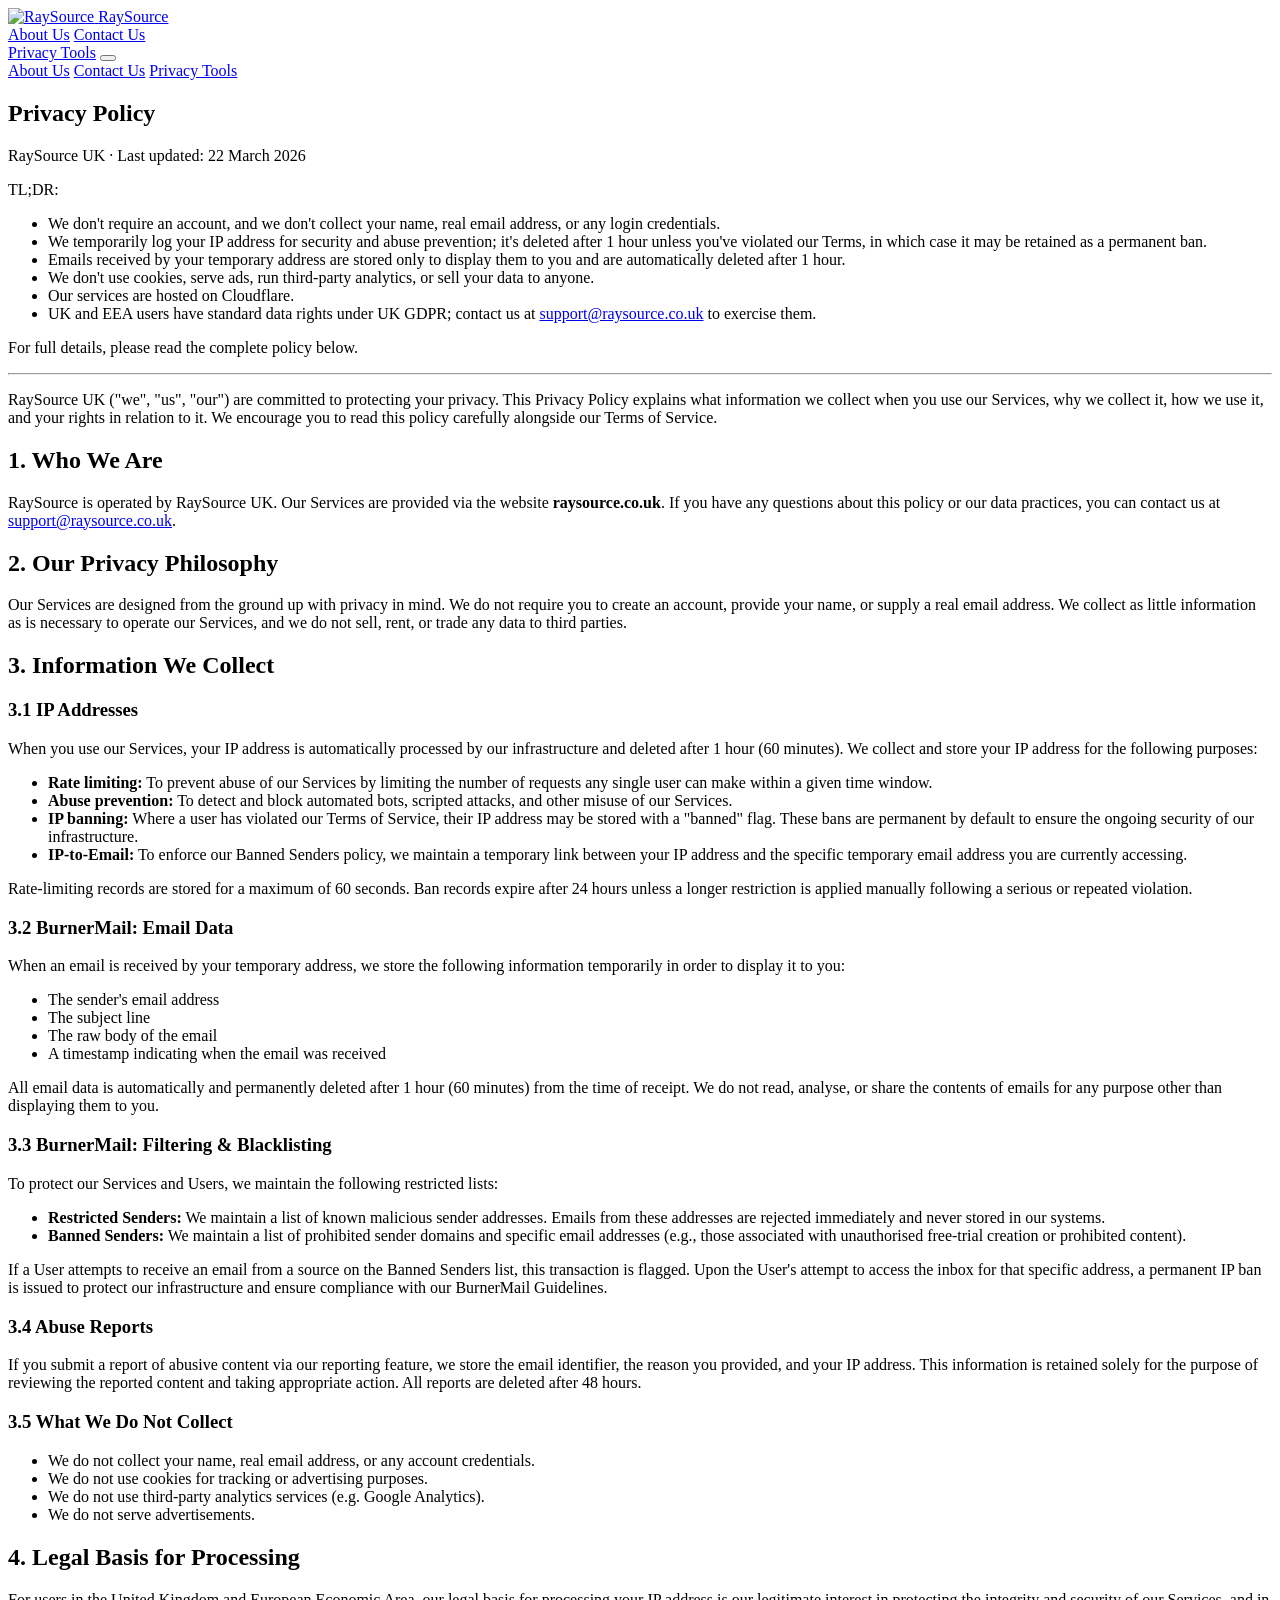
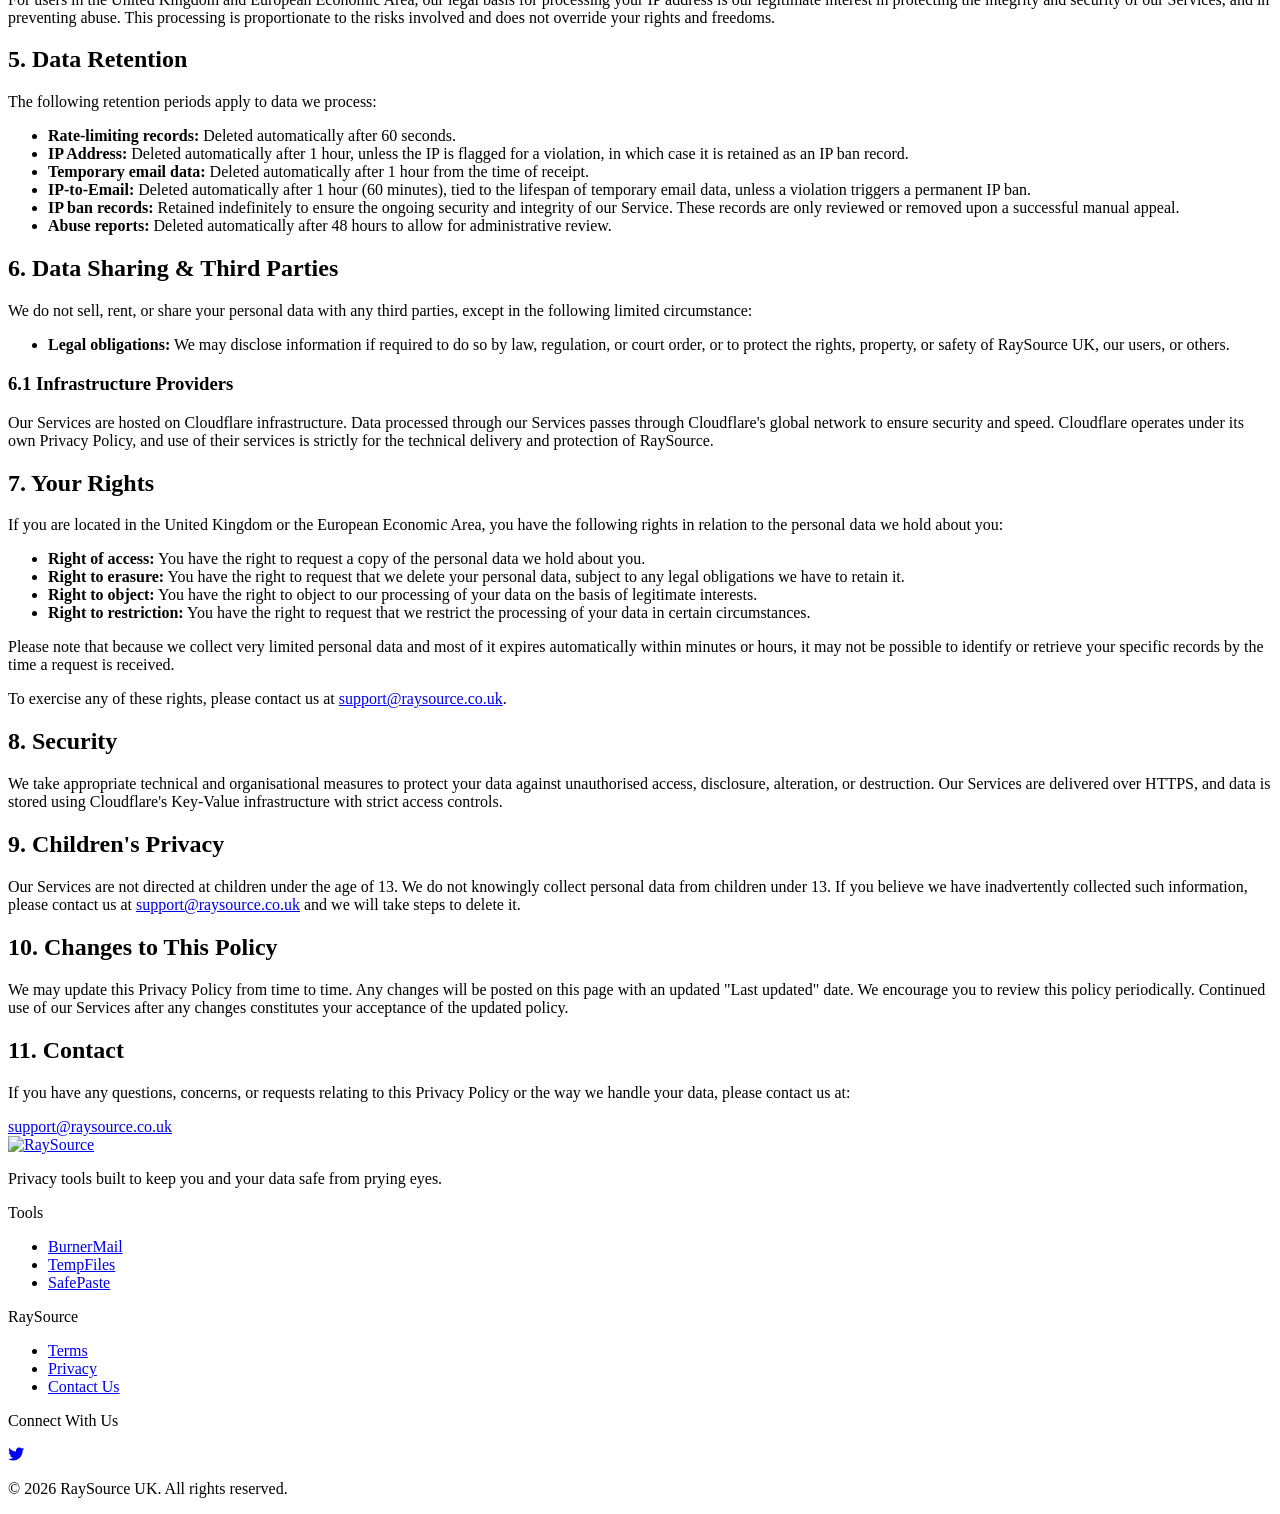
==== privacy/index.html @ 4263bc99 "index & privacy" ====
<!DOCTYPE html>
<html lang="en">
<head>
  <meta charset="UTF-8" />
  <meta name="viewport" content="width=device-width, initial-scale=1.0" />
  <title>RaySource – Privacy Policy</title>

  <meta name="title" content="RaySource - Privacy Policy">
  <meta name="description" content="Last Updated: 22 March 2026.

Secure your privacy with disposable emails and self-destructing tools that leave no digital footprint.">

  <link rel="stylesheet" href="/assets/output.css" />
  <link rel="stylesheet" href="https://cdnjs.cloudflare.com/ajax/libs/font-awesome/6.5.0/css/all.min.css" />
</head>
<body class="font-sans antialiased bg-primary-800 text-white">

  <!-- Navbar -->
  <nav class="sticky top-0 z-50 bg-secondary shadow-lg" id="navbar">
    <div class="max-w-7xl mx-auto px-4 sm:px-6 lg:px-8">
      <div class="flex items-center justify-between h-16">
        <a href="/" class="flex items-center gap-3">
          <img src="/assets/logo.png" alt="RaySource" width="40" height="40" class="w-10 h-10 object-contain" />
          <span class="font-bold text-lg text-white tracking-wide">RaySource</span>
        </a>
        <div class="hidden md:flex items-center gap-8">
          <a href="/#" class="text-primary-100 hover:text-white transition-colors text-sm font-medium">About Us</a>
          <a href="#_" class="text-primary-100 hover:text-white transition-colors text-sm font-medium">Contact Us</a>
        </div>
        <div class="flex items-center gap-3">
          <a href="/tools" class="hidden md:inline-flex items-center px-4 py-2 bg-primary-800 text-white text-sm font-semibold rounded-md hover:bg-primary-900 transition-colors">Privacy Tools</a>
          <button id="nav-toggle" class="md:hidden flex flex-col gap-1 p-2" aria-label="Toggle navigation">
            <span class="block w-6 h-0.5 bg-primary-100 rounded-full"></span>
            <span class="block w-6 h-0.5 bg-primary-100 rounded-full"></span>
            <span class="block w-6 h-0.5 bg-primary-100 rounded-full"></span>
          </button>
        </div>
      </div>
      <div id="mobile-menu" class="hidden md:hidden pb-4 flex-col gap-3">
        <a href="/#" class="text-primary-100 hover:text-white text-sm font-medium py-2">About Us</a>
        <a href="#_" class="text-primary-100 hover:text-white text-sm font-medium py-2">Contact Us</a>
        <a href="/tools" class="inline-flex items-center px-4 py-2 bg-primary-800 text-white text-sm font-semibold rounded-md w-fit">Privacy Tools</a>
      </div>
    </div>
  </nav>

  <!-- Content -->
  <section class="py-16 bg-secondary-600">
    <div class="max-w-3xl mx-auto px-4 sm:px-6 lg:px-8">

      <h1 class="text-4xl font-bold text-white mb-2">Privacy Policy</h1>
      <p class="text-primary-300 text-sm mb-10">RaySource UK · Last updated: 22 March 2026</p>

      <!-- TL;DR -->
      <div class="bg-primary-800/40 border border-primary-600/30 rounded-xl p-6 mb-10">
        <p class="font-bold text-white mb-3">TL;DR:</p>
        <ul class="space-y-2 text-sm text-primary-200 leading-relaxed list-disc list-inside">
          <li>We don't require an account, and we don't collect your name, real email address, or any login credentials.</li>
          <li>We temporarily log your IP address for security and abuse prevention; it's deleted after 1 hour unless you've violated our Terms, in which case it may be retained as a permanent ban.</li>
          <li>Emails received by your temporary address are stored only to display them to you and are automatically deleted after 1 hour.</li>
          <li>We don't use cookies, serve ads, run third-party analytics, or sell your data to anyone.</li>
          <li>Our services are hosted on Cloudflare.</li>
          <li>UK and EEA users have standard data rights under UK GDPR; contact us at <a href="mailto:support@raysource.co.uk" class="text-primary-100 underline hover:text-white">support@raysource.co.uk</a> to exercise them.</li>
        </ul>
        <p class="mt-4 text-sm text-primary-300">For full details, please read the complete policy below.</p>
      </div>

      <hr class="border-primary-600/40 mb-10" />

      <!-- Prose content -->
      <div class="prose-section space-y-8 text-sm text-primary-200 leading-relaxed">

        <p>RaySource UK ("we", "us", "our") are committed to protecting your privacy. This Privacy Policy explains what information we collect when you use our Services, why we collect it, how we use it, and your rights in relation to it. We encourage you to read this policy carefully alongside our Terms of Service.</p>

        <!-- Section 1 -->
        <div>
          <h2 class="text-xl font-bold text-white mb-3">1. Who We Are</h2>
          <p>RaySource is operated by RaySource UK. Our Services are provided via the website <strong class="text-white">raysource.co.uk</strong>. If you have any questions about this policy or our data practices, you can contact us at <a href="mailto:support@raysource.co.uk" class="text-primary-100 underline hover:text-white">support@raysource.co.uk</a>.</p>
        </div>

        <!-- Section 2 -->
        <div>
          <h2 class="text-xl font-bold text-white mb-3">2. Our Privacy Philosophy</h2>
          <p>Our Services are designed from the ground up with privacy in mind. We do not require you to create an account, provide your name, or supply a real email address. We collect as little information as is necessary to operate our Services, and we do not sell, rent, or trade any data to third parties.</p>
        </div>

        <!-- Section 3 -->
        <div>
          <h2 class="text-xl font-bold text-white mb-4">3. Information We Collect</h2>

          <h3 class="text-base font-semibold text-white mb-2">3.1 IP Addresses</h3>
          <p class="mb-3">When you use our Services, your IP address is automatically processed by our infrastructure and deleted after 1 hour (60 minutes). We collect and store your IP address for the following purposes:</p>
          <ul class="space-y-2 list-disc list-inside mb-3">
            <li><strong class="text-white">Rate limiting:</strong> To prevent abuse of our Services by limiting the number of requests any single user can make within a given time window.</li>
            <li><strong class="text-white">Abuse prevention:</strong> To detect and block automated bots, scripted attacks, and other misuse of our Services.</li>
            <li><strong class="text-white">IP banning:</strong> Where a user has violated our Terms of Service, their IP address may be stored with a "banned" flag. These bans are permanent by default to ensure the ongoing security of our infrastructure.</li>
            <li><strong class="text-white">IP-to-Email:</strong> To enforce our Banned Senders policy, we maintain a temporary link between your IP address and the specific temporary email address you are currently accessing.</li>
          </ul>
          <p>Rate-limiting records are stored for a maximum of 60 seconds. Ban records expire after 24 hours unless a longer restriction is applied manually following a serious or repeated violation.</p>

          <h3 class="text-base font-semibold text-white mb-2 mt-6">3.2 BurnerMail: Email Data</h3>
          <p class="mb-3">When an email is received by your temporary address, we store the following information temporarily in order to display it to you:</p>
          <ul class="space-y-1 list-disc list-inside mb-3">
            <li>The sender's email address</li>
            <li>The subject line</li>
            <li>The raw body of the email</li>
            <li>A timestamp indicating when the email was received</li>
          </ul>
          <p>All email data is automatically and permanently deleted after 1 hour (60 minutes) from the time of receipt. We do not read, analyse, or share the contents of emails for any purpose other than displaying them to you.</p>

          <h3 class="text-base font-semibold text-white mb-2 mt-6">3.3 BurnerMail: Filtering &amp; Blacklisting</h3>
          <p class="mb-3">To protect our Services and Users, we maintain the following restricted lists:</p>
          <ul class="space-y-2 list-disc list-inside mb-3">
            <li><strong class="text-white">Restricted Senders:</strong> We maintain a list of known malicious sender addresses. Emails from these addresses are rejected immediately and never stored in our systems.</li>
            <li><strong class="text-white">Banned Senders:</strong> We maintain a list of prohibited sender domains and specific email addresses (e.g., those associated with unauthorised free-trial creation or prohibited content).</li>
          </ul>
          <p>If a User attempts to receive an email from a source on the Banned Senders list, this transaction is flagged. Upon the User's attempt to access the inbox for that specific address, a permanent IP ban is issued to protect our infrastructure and ensure compliance with our BurnerMail Guidelines.</p>

          <h3 class="text-base font-semibold text-white mb-2 mt-6">3.4 Abuse Reports</h3>
          <p>If you submit a report of abusive content via our reporting feature, we store the email identifier, the reason you provided, and your IP address. This information is retained solely for the purpose of reviewing the reported content and taking appropriate action. All reports are deleted after 48 hours.</p>

          <h3 class="text-base font-semibold text-white mb-2 mt-6">3.5 What We Do Not Collect</h3>
          <ul class="space-y-1 list-disc list-inside">
            <li>We do not collect your name, real email address, or any account credentials.</li>
            <li>We do not use cookies for tracking or advertising purposes.</li>
            <li>We do not use third-party analytics services (e.g. Google Analytics).</li>
            <li>We do not serve advertisements.</li>
          </ul>
        </div>

        <!-- Section 4 -->
        <div>
          <h2 class="text-xl font-bold text-white mb-3">4. Legal Basis for Processing</h2>
          <p>For users in the United Kingdom and European Economic Area, our legal basis for processing your IP address is our legitimate interest in protecting the integrity and security of our Services, and in preventing abuse. This processing is proportionate to the risks involved and does not override your rights and freedoms.</p>
        </div>

        <!-- Section 5 -->
        <div>
          <h2 class="text-xl font-bold text-white mb-3">5. Data Retention</h2>
          <p class="mb-3">The following retention periods apply to data we process:</p>
          <ul class="space-y-2 list-disc list-inside">
            <li><strong class="text-white">Rate-limiting records:</strong> Deleted automatically after 60 seconds.</li>
            <li><strong class="text-white">IP Address:</strong> Deleted automatically after 1 hour, unless the IP is flagged for a violation, in which case it is retained as an IP ban record.</li>
            <li><strong class="text-white">Temporary email data:</strong> Deleted automatically after 1 hour from the time of receipt.</li>
            <li><strong class="text-white">IP-to-Email:</strong> Deleted automatically after 1 hour (60 minutes), tied to the lifespan of temporary email data, unless a violation triggers a permanent IP ban.</li>
            <li><strong class="text-white">IP ban records:</strong> Retained indefinitely to ensure the ongoing security and integrity of our Service. These records are only reviewed or removed upon a successful manual appeal.</li>
            <li><strong class="text-white">Abuse reports:</strong> Deleted automatically after 48 hours to allow for administrative review.</li>
          </ul>
        </div>

        <!-- Section 6 -->
        <div>
          <h2 class="text-xl font-bold text-white mb-3">6. Data Sharing &amp; Third Parties</h2>
          <p class="mb-3">We do not sell, rent, or share your personal data with any third parties, except in the following limited circumstance:</p>
          <ul class="list-disc list-inside mb-4">
            <li><strong class="text-white">Legal obligations:</strong> We may disclose information if required to do so by law, regulation, or court order, or to protect the rights, property, or safety of RaySource UK, our users, or others.</li>
          </ul>
          <h3 class="text-base font-semibold text-white mb-2">6.1 Infrastructure Providers</h3>
          <p>Our Services are hosted on Cloudflare infrastructure. Data processed through our Services passes through Cloudflare's global network to ensure security and speed. Cloudflare operates under its own Privacy Policy, and use of their services is strictly for the technical delivery and protection of RaySource.</p>
        </div>

        <!-- Section 7 -->
        <div>
          <h2 class="text-xl font-bold text-white mb-3">7. Your Rights</h2>
          <p class="mb-3">If you are located in the United Kingdom or the European Economic Area, you have the following rights in relation to the personal data we hold about you:</p>
          <ul class="space-y-2 list-disc list-inside mb-4">
            <li><strong class="text-white">Right of access:</strong> You have the right to request a copy of the personal data we hold about you.</li>
            <li><strong class="text-white">Right to erasure:</strong> You have the right to request that we delete your personal data, subject to any legal obligations we have to retain it.</li>
            <li><strong class="text-white">Right to object:</strong> You have the right to object to our processing of your data on the basis of legitimate interests.</li>
            <li><strong class="text-white">Right to restriction:</strong> You have the right to request that we restrict the processing of your data in certain circumstances.</li>
          </ul>
          <p class="mb-2">Please note that because we collect very limited personal data and most of it expires automatically within minutes or hours, it may not be possible to identify or retrieve your specific records by the time a request is received.</p>
          <p>To exercise any of these rights, please contact us at <a href="mailto:support@raysource.co.uk" class="text-primary-100 underline hover:text-white">support@raysource.co.uk</a>.</p>
        </div>

        <!-- Section 8 -->
        <div>
          <h2 class="text-xl font-bold text-white mb-3">8. Security</h2>
          <p>We take appropriate technical and organisational measures to protect your data against unauthorised access, disclosure, alteration, or destruction. Our Services are delivered over HTTPS, and data is stored using Cloudflare's Key-Value infrastructure with strict access controls.</p>
        </div>

        <!-- Section 9 -->
        <div>
          <h2 class="text-xl font-bold text-white mb-3">9. Children's Privacy</h2>
          <p>Our Services are not directed at children under the age of 13. We do not knowingly collect personal data from children under 13. If you believe we have inadvertently collected such information, please contact us at <a href="mailto:support@raysource.co.uk" class="text-primary-100 underline hover:text-white">support@raysource.co.uk</a> and we will take steps to delete it.</p>
        </div>

        <!-- Section 10 -->
        <div>
          <h2 class="text-xl font-bold text-white mb-3">10. Changes to This Policy</h2>
          <p>We may update this Privacy Policy from time to time. Any changes will be posted on this page with an updated "Last updated" date. We encourage you to review this policy periodically. Continued use of our Services after any changes constitutes your acceptance of the updated policy.</p>
        </div>

        <!-- Section 11 -->
        <div>
          <h2 class="text-xl font-bold text-white mb-3">11. Contact</h2>
          <p class="mb-2">If you have any questions, concerns, or requests relating to this Privacy Policy or the way we handle your data, please contact us at:</p>
          <a href="mailto:support@raysource.co.uk" class="text-primary-100 underline hover:text-white">support@raysource.co.uk</a>
        </div>

      </div>
    </div>
  </section>

  <!-- Footer -->
  <footer class="bg-primary py-14" id="footer">
    <div class="max-w-7xl mx-auto px-4 sm:px-6 lg:px-8">
      <div class="grid grid-cols-2 md:grid-cols-4 gap-8 mb-12">
        <div class="col-span-2 md:col-span-1">
          <a href="/" class="inline-block mb-3">
            <img src="/assets/text-logo.png" alt="RaySource" class="h-8 w-auto" />
          </a>
          <p class="text-primary-300 text-sm leading-relaxed">Privacy tools built to keep you and your data safe from prying eyes.</p>
        </div>
        <div>
          <p class="mb-3 font-semibold text-primary-300 text-sm uppercase tracking-wider">Tools</p>
          <ul class="space-y-2">
            <li><a href="/tools/burnermail" class="text-white text-sm hover:text-primary-200 transition-colors">BurnerMail</a></li>
            <li><a href="/tools/tempfiles"  class="text-white text-sm hover:text-primary-200 transition-colors">TempFiles</a></li>
            <li><a href="/tools/safepaste"  class="text-white text-sm hover:text-primary-200 transition-colors">SafePaste</a></li>
          </ul>
        </div>
        <div>
          <p class="mb-3 font-semibold text-primary-300 text-sm uppercase tracking-wider">RaySource</p>
          <ul class="space-y-2">
            <li><a href="/terms"      class="text-white text-sm hover:text-primary-200 transition-colors">Terms</a></li>
            <li><a href="/privacy"    class="text-white text-sm hover:text-primary-200 transition-colors">Privacy</a></li>
            <li><a href="/contact-us" class="text-white text-sm hover:text-primary-200 transition-colors">Contact Us</a></li>
          </ul>
        </div>
        <div>
          <p class="mb-3 font-semibold text-primary-300 text-sm uppercase tracking-wider">Connect With Us</p>
          <a href="https://www.x.com/raysourceuk" title="Twitter / X" target="_blank" rel="noopener noreferrer"
            class="inline-flex items-center justify-center w-10 h-10 rounded-lg bg-primary-700 hover:bg-primary-600 transition-colors">
            <i class="fab fa-twitter text-white text-lg"></i>
          </a>
        </div>
      </div>
      <div class="border-t border-primary-700 pt-6 text-center">
        <p class="text-primary-400 text-sm">© 2026 RaySource UK. All rights reserved.</p>
      </div>
    </div>
  </footer>

  <script>
    document.getElementById('nav-toggle').addEventListener('click', function () {
      const menu = document.getElementById('mobile-menu');
      menu.classList.toggle('hidden');
      menu.classList.toggle('flex');
    });
  </script>
</body>
</html>
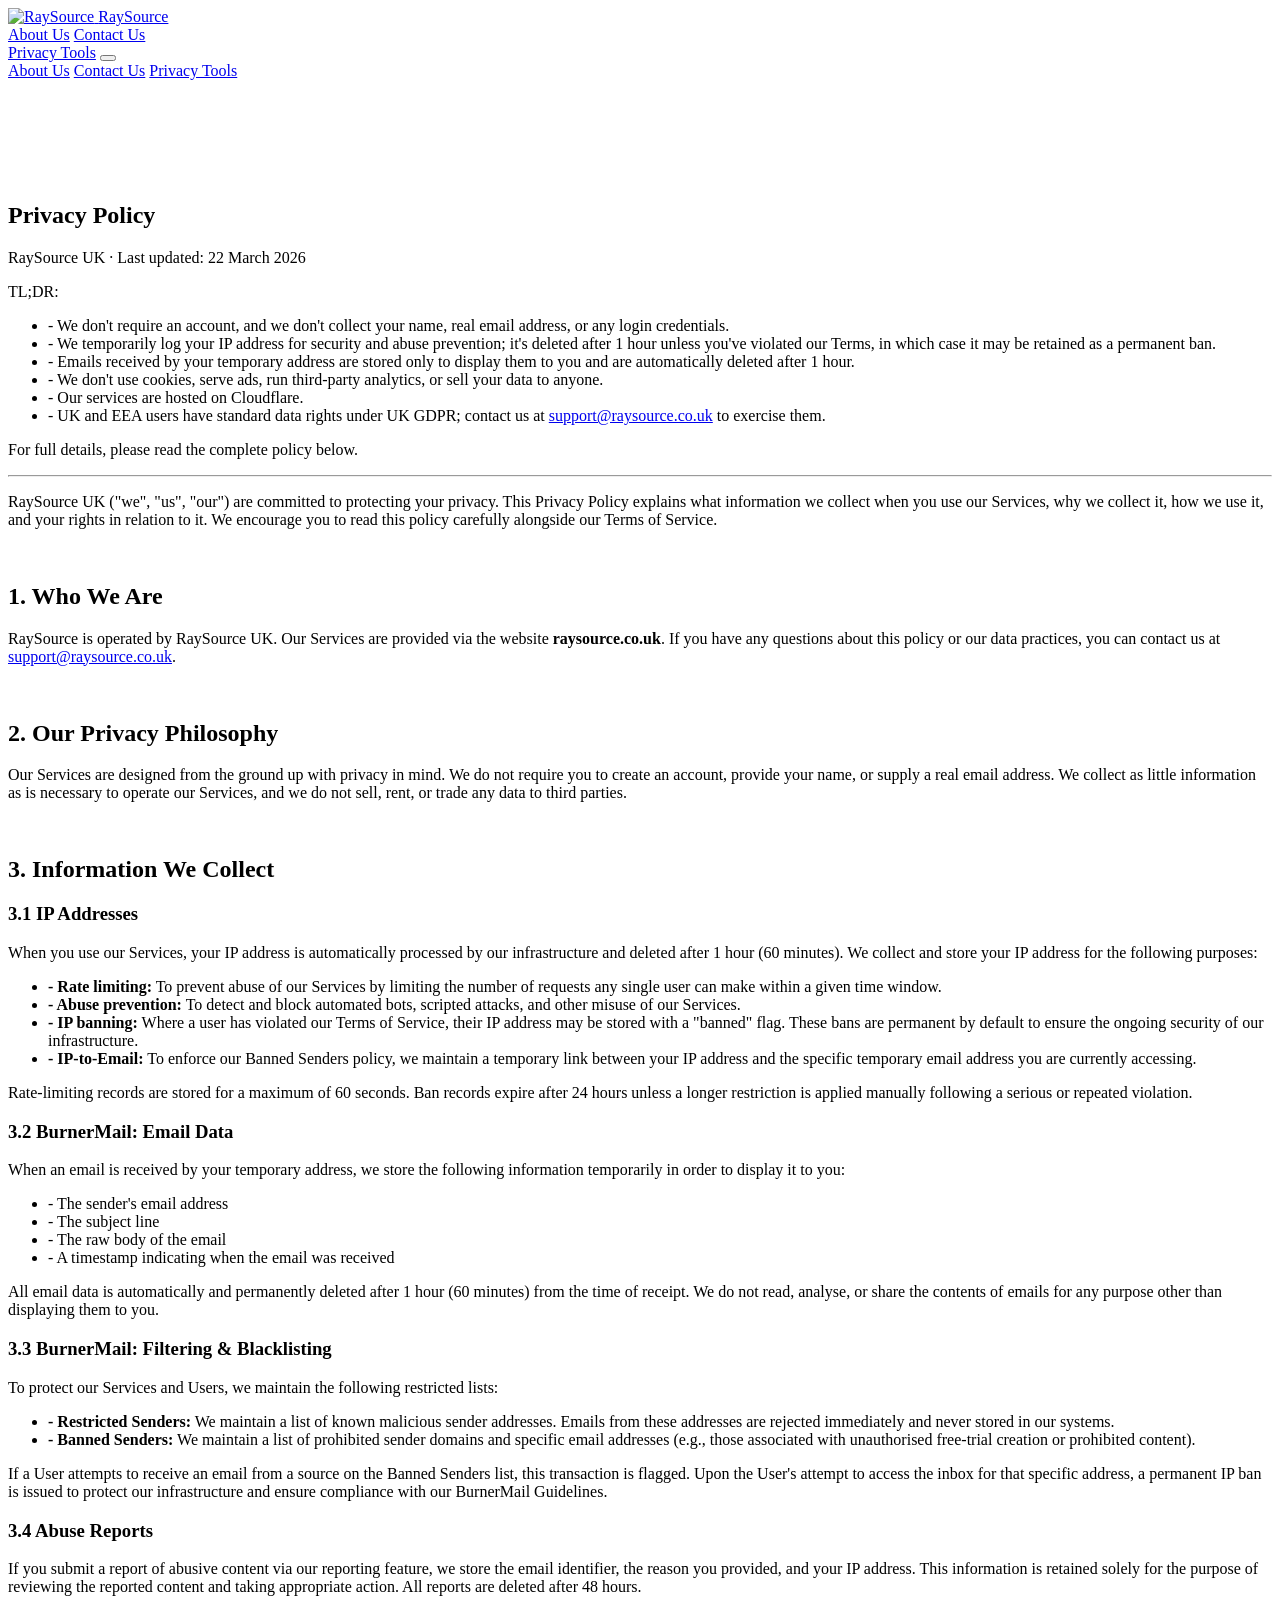
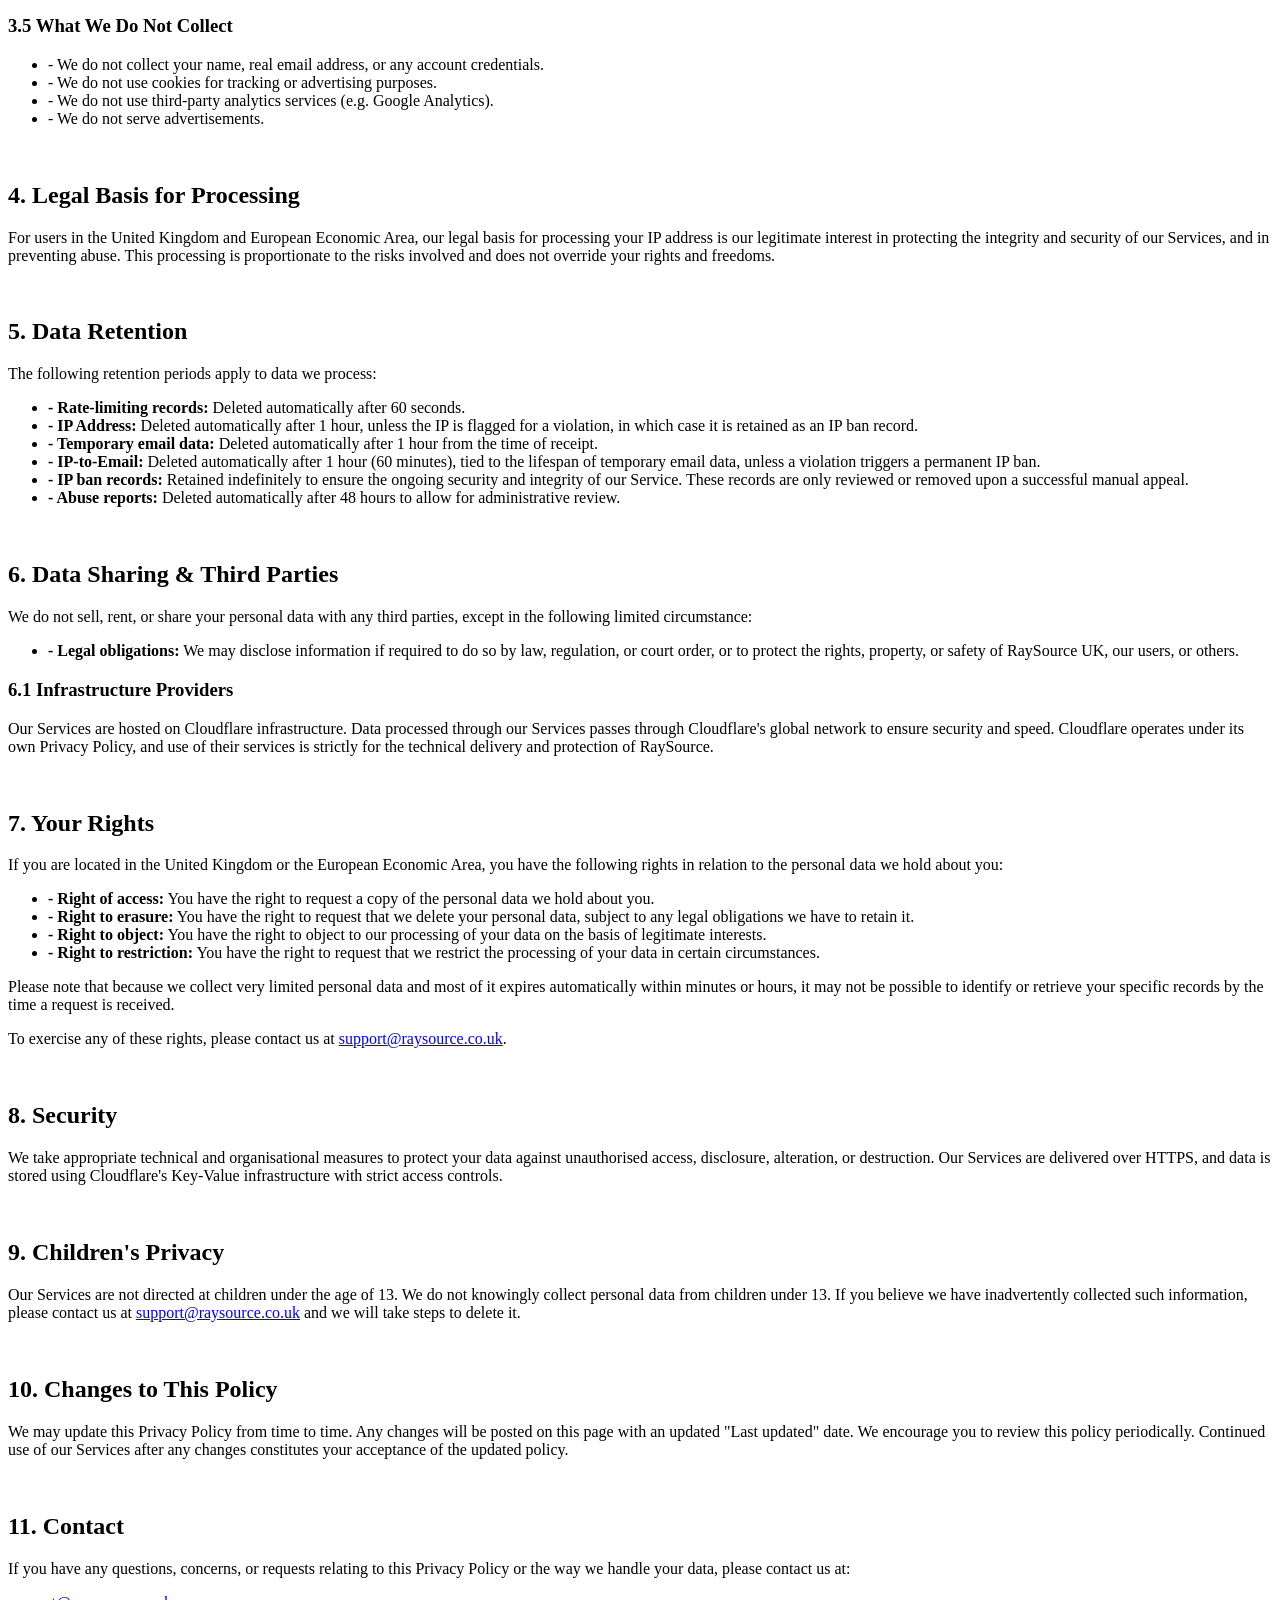
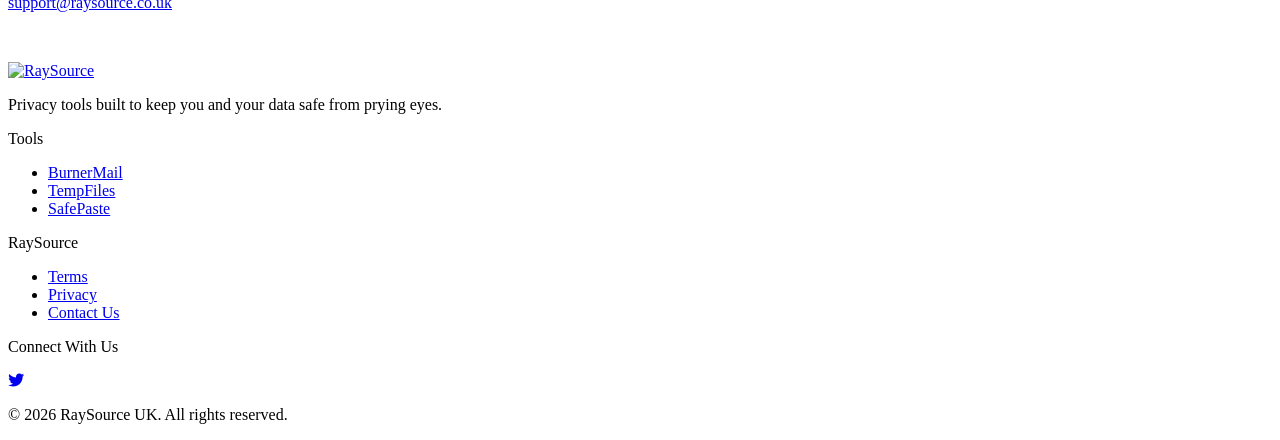
==== commit d7b8f01f: "Update index.html" ====
--- a/privacy/index.html
+++ b/privacy/index.html
@@ -45,6 +45,9 @@
   </nav>
 
   <!-- Content -->
+  <p>&emsp;</p>
+  <p>&emsp;</p>
+  <p>&emsp;</p>
   <section class="py-16 bg-secondary-600">
     <div class="max-w-3xl mx-auto px-4 sm:px-6 lg:px-8">
 
@@ -55,12 +58,12 @@
       <div class="bg-primary-800/40 border border-primary-600/30 rounded-xl p-6 mb-10">
         <p class="font-bold text-white mb-3">TL;DR:</p>
         <ul class="space-y-2 text-sm text-primary-200 leading-relaxed list-disc list-inside">
-          <li>We don't require an account, and we don't collect your name, real email address, or any login credentials.</li>
-          <li>We temporarily log your IP address for security and abuse prevention; it's deleted after 1 hour unless you've violated our Terms, in which case it may be retained as a permanent ban.</li>
-          <li>Emails received by your temporary address are stored only to display them to you and are automatically deleted after 1 hour.</li>
-          <li>We don't use cookies, serve ads, run third-party analytics, or sell your data to anyone.</li>
-          <li>Our services are hosted on Cloudflare.</li>
-          <li>UK and EEA users have standard data rights under UK GDPR; contact us at <a href="mailto:support@raysource.co.uk" class="text-primary-100 underline hover:text-white">support@raysource.co.uk</a> to exercise them.</li>
+          <li>- We don't require an account, and we don't collect your name, real email address, or any login credentials.</li>
+          <li>- We temporarily log your IP address for security and abuse prevention; it's deleted after 1 hour unless you've violated our Terms, in which case it may be retained as a permanent ban.</li>
+          <li>- Emails received by your temporary address are stored only to display them to you and are automatically deleted after 1 hour.</li>
+          <li>- We don't use cookies, serve ads, run third-party analytics, or sell your data to anyone.</li>
+          <li>- Our services are hosted on Cloudflare.</li>
+          <li>- UK and EEA users have standard data rights under UK GDPR; contact us at <a href="mailto:support@raysource.co.uk" class="text-primary-100 underline hover:text-white">support@raysource.co.uk</a> to exercise them.</li>
         </ul>
         <p class="mt-4 text-sm text-primary-300">For full details, please read the complete policy below.</p>
       </div>
@@ -71,6 +74,8 @@
       <div class="prose-section space-y-8 text-sm text-primary-200 leading-relaxed">
 
         <p>RaySource UK ("we", "us", "our") are committed to protecting your privacy. This Privacy Policy explains what information we collect when you use our Services, why we collect it, how we use it, and your rights in relation to it. We encourage you to read this policy carefully alongside our Terms of Service.</p>
+        
+        <p>&emsp;</p>
 
         <!-- Section 1 -->
         <div>
@@ -78,11 +83,15 @@
           <p>RaySource is operated by RaySource UK. Our Services are provided via the website <strong class="text-white">raysource.co.uk</strong>. If you have any questions about this policy or our data practices, you can contact us at <a href="mailto:support@raysource.co.uk" class="text-primary-100 underline hover:text-white">support@raysource.co.uk</a>.</p>
         </div>
 
+        <p>&emsp;</p>
+        
         <!-- Section 2 -->
         <div>
           <h2 class="text-xl font-bold text-white mb-3">2. Our Privacy Philosophy</h2>
           <p>Our Services are designed from the ground up with privacy in mind. We do not require you to create an account, provide your name, or supply a real email address. We collect as little information as is necessary to operate our Services, and we do not sell, rent, or trade any data to third parties.</p>
         </div>
+        
+        <p>&emsp;</p>
 
         <!-- Section 3 -->
         <div>
@@ -91,28 +100,28 @@
           <h3 class="text-base font-semibold text-white mb-2">3.1 IP Addresses</h3>
           <p class="mb-3">When you use our Services, your IP address is automatically processed by our infrastructure and deleted after 1 hour (60 minutes). We collect and store your IP address for the following purposes:</p>
           <ul class="space-y-2 list-disc list-inside mb-3">
-            <li><strong class="text-white">Rate limiting:</strong> To prevent abuse of our Services by limiting the number of requests any single user can make within a given time window.</li>
-            <li><strong class="text-white">Abuse prevention:</strong> To detect and block automated bots, scripted attacks, and other misuse of our Services.</li>
-            <li><strong class="text-white">IP banning:</strong> Where a user has violated our Terms of Service, their IP address may be stored with a "banned" flag. These bans are permanent by default to ensure the ongoing security of our infrastructure.</li>
-            <li><strong class="text-white">IP-to-Email:</strong> To enforce our Banned Senders policy, we maintain a temporary link between your IP address and the specific temporary email address you are currently accessing.</li>
+            <li><strong class="text-white">- Rate limiting:</strong> To prevent abuse of our Services by limiting the number of requests any single user can make within a given time window.</li>
+            <li><strong class="text-white">- Abuse prevention:</strong> To detect and block automated bots, scripted attacks, and other misuse of our Services.</li>
+            <li><strong class="text-white">- IP banning:</strong> Where a user has violated our Terms of Service, their IP address may be stored with a "banned" flag. These bans are permanent by default to ensure the ongoing security of our infrastructure.</li>
+            <li><strong class="text-white">- IP-to-Email:</strong> To enforce our Banned Senders policy, we maintain a temporary link between your IP address and the specific temporary email address you are currently accessing.</li>
           </ul>
           <p>Rate-limiting records are stored for a maximum of 60 seconds. Ban records expire after 24 hours unless a longer restriction is applied manually following a serious or repeated violation.</p>
 
           <h3 class="text-base font-semibold text-white mb-2 mt-6">3.2 BurnerMail: Email Data</h3>
           <p class="mb-3">When an email is received by your temporary address, we store the following information temporarily in order to display it to you:</p>
           <ul class="space-y-1 list-disc list-inside mb-3">
-            <li>The sender's email address</li>
-            <li>The subject line</li>
-            <li>The raw body of the email</li>
-            <li>A timestamp indicating when the email was received</li>
+            <li>- The sender's email address</li>
+            <li>- The subject line</li>
+            <li>- The raw body of the email</li>
+            <li>- A timestamp indicating when the email was received</li>
           </ul>
           <p>All email data is automatically and permanently deleted after 1 hour (60 minutes) from the time of receipt. We do not read, analyse, or share the contents of emails for any purpose other than displaying them to you.</p>
 
           <h3 class="text-base font-semibold text-white mb-2 mt-6">3.3 BurnerMail: Filtering &amp; Blacklisting</h3>
           <p class="mb-3">To protect our Services and Users, we maintain the following restricted lists:</p>
           <ul class="space-y-2 list-disc list-inside mb-3">
-            <li><strong class="text-white">Restricted Senders:</strong> We maintain a list of known malicious sender addresses. Emails from these addresses are rejected immediately and never stored in our systems.</li>
-            <li><strong class="text-white">Banned Senders:</strong> We maintain a list of prohibited sender domains and specific email addresses (e.g., those associated with unauthorised free-trial creation or prohibited content).</li>
+            <li><strong class="text-white">- Restricted Senders:</strong> We maintain a list of known malicious sender addresses. Emails from these addresses are rejected immediately and never stored in our systems.</li>
+            <li><strong class="text-white">- Banned Senders:</strong> We maintain a list of prohibited sender domains and specific email addresses (e.g., those associated with unauthorised free-trial creation or prohibited content).</li>
           </ul>
           <p>If a User attempts to receive an email from a source on the Banned Senders list, this transaction is flagged. Upon the User's attempt to access the inbox for that specific address, a permanent IP ban is issued to protect our infrastructure and ensure compliance with our BurnerMail Guidelines.</p>
 
@@ -121,86 +130,103 @@
 
           <h3 class="text-base font-semibold text-white mb-2 mt-6">3.5 What We Do Not Collect</h3>
           <ul class="space-y-1 list-disc list-inside">
-            <li>We do not collect your name, real email address, or any account credentials.</li>
-            <li>We do not use cookies for tracking or advertising purposes.</li>
-            <li>We do not use third-party analytics services (e.g. Google Analytics).</li>
-            <li>We do not serve advertisements.</li>
-          </ul>
-        </div>
-
+            <li>- We do not collect your name, real email address, or any account credentials.</li>
+            <li>- We do not use cookies for tracking or advertising purposes.</li>
+            <li>- We do not use third-party analytics services (e.g. Google Analytics).</li>
+            <li>- We do not serve advertisements.</li>
+          </ul>
+        </div>
+
+        <p>&emsp;</p>
+        
         <!-- Section 4 -->
         <div>
           <h2 class="text-xl font-bold text-white mb-3">4. Legal Basis for Processing</h2>
           <p>For users in the United Kingdom and European Economic Area, our legal basis for processing your IP address is our legitimate interest in protecting the integrity and security of our Services, and in preventing abuse. This processing is proportionate to the risks involved and does not override your rights and freedoms.</p>
         </div>
+        
+        <p>&emsp;</p>
 
         <!-- Section 5 -->
         <div>
           <h2 class="text-xl font-bold text-white mb-3">5. Data Retention</h2>
           <p class="mb-3">The following retention periods apply to data we process:</p>
           <ul class="space-y-2 list-disc list-inside">
-            <li><strong class="text-white">Rate-limiting records:</strong> Deleted automatically after 60 seconds.</li>
-            <li><strong class="text-white">IP Address:</strong> Deleted automatically after 1 hour, unless the IP is flagged for a violation, in which case it is retained as an IP ban record.</li>
-            <li><strong class="text-white">Temporary email data:</strong> Deleted automatically after 1 hour from the time of receipt.</li>
-            <li><strong class="text-white">IP-to-Email:</strong> Deleted automatically after 1 hour (60 minutes), tied to the lifespan of temporary email data, unless a violation triggers a permanent IP ban.</li>
-            <li><strong class="text-white">IP ban records:</strong> Retained indefinitely to ensure the ongoing security and integrity of our Service. These records are only reviewed or removed upon a successful manual appeal.</li>
-            <li><strong class="text-white">Abuse reports:</strong> Deleted automatically after 48 hours to allow for administrative review.</li>
-          </ul>
-        </div>
+            <li><strong class="text-white">- Rate-limiting records:</strong> Deleted automatically after 60 seconds.</li>
+            <li><strong class="text-white">- IP Address:</strong> Deleted automatically after 1 hour, unless the IP is flagged for a violation, in which case it is retained as an IP ban record.</li>
+            <li><strong class="text-white">- Temporary email data:</strong> Deleted automatically after 1 hour from the time of receipt.</li>
+            <li><strong class="text-white">- IP-to-Email:</strong> Deleted automatically after 1 hour (60 minutes), tied to the lifespan of temporary email data, unless a violation triggers a permanent IP ban.</li>
+            <li><strong class="text-white">- IP ban records:</strong> Retained indefinitely to ensure the ongoing security and integrity of our Service. These records are only reviewed or removed upon a successful manual appeal.</li>
+            <li><strong class="text-white">- Abuse reports:</strong> Deleted automatically after 48 hours to allow for administrative review.</li>
+          </ul>
+        </div>
+        
+        <p>&emsp;</p>
 
         <!-- Section 6 -->
         <div>
           <h2 class="text-xl font-bold text-white mb-3">6. Data Sharing &amp; Third Parties</h2>
           <p class="mb-3">We do not sell, rent, or share your personal data with any third parties, except in the following limited circumstance:</p>
           <ul class="list-disc list-inside mb-4">
-            <li><strong class="text-white">Legal obligations:</strong> We may disclose information if required to do so by law, regulation, or court order, or to protect the rights, property, or safety of RaySource UK, our users, or others.</li>
+            <li><strong class="text-white">- Legal obligations:</strong> We may disclose information if required to do so by law, regulation, or court order, or to protect the rights, property, or safety of RaySource UK, our users, or others.</li>
           </ul>
           <h3 class="text-base font-semibold text-white mb-2">6.1 Infrastructure Providers</h3>
           <p>Our Services are hosted on Cloudflare infrastructure. Data processed through our Services passes through Cloudflare's global network to ensure security and speed. Cloudflare operates under its own Privacy Policy, and use of their services is strictly for the technical delivery and protection of RaySource.</p>
         </div>
+        
+        <p>&emsp;</p>
 
         <!-- Section 7 -->
         <div>
           <h2 class="text-xl font-bold text-white mb-3">7. Your Rights</h2>
           <p class="mb-3">If you are located in the United Kingdom or the European Economic Area, you have the following rights in relation to the personal data we hold about you:</p>
           <ul class="space-y-2 list-disc list-inside mb-4">
-            <li><strong class="text-white">Right of access:</strong> You have the right to request a copy of the personal data we hold about you.</li>
-            <li><strong class="text-white">Right to erasure:</strong> You have the right to request that we delete your personal data, subject to any legal obligations we have to retain it.</li>
-            <li><strong class="text-white">Right to object:</strong> You have the right to object to our processing of your data on the basis of legitimate interests.</li>
-            <li><strong class="text-white">Right to restriction:</strong> You have the right to request that we restrict the processing of your data in certain circumstances.</li>
+            <li><strong class="text-white">- Right of access:</strong> You have the right to request a copy of the personal data we hold about you.</li>
+            <li><strong class="text-white">- Right to erasure:</strong> You have the right to request that we delete your personal data, subject to any legal obligations we have to retain it.</li>
+            <li><strong class="text-white">- Right to object:</strong> You have the right to object to our processing of your data on the basis of legitimate interests.</li>
+            <li><strong class="text-white">- Right to restriction:</strong> You have the right to request that we restrict the processing of your data in certain circumstances.</li>
           </ul>
           <p class="mb-2">Please note that because we collect very limited personal data and most of it expires automatically within minutes or hours, it may not be possible to identify or retrieve your specific records by the time a request is received.</p>
           <p>To exercise any of these rights, please contact us at <a href="mailto:support@raysource.co.uk" class="text-primary-100 underline hover:text-white">support@raysource.co.uk</a>.</p>
         </div>
+        
+        <p>&emsp;</p>
 
         <!-- Section 8 -->
         <div>
           <h2 class="text-xl font-bold text-white mb-3">8. Security</h2>
           <p>We take appropriate technical and organisational measures to protect your data against unauthorised access, disclosure, alteration, or destruction. Our Services are delivered over HTTPS, and data is stored using Cloudflare's Key-Value infrastructure with strict access controls.</p>
         </div>
+        
+        <p>&emsp;</p>
 
         <!-- Section 9 -->
         <div>
           <h2 class="text-xl font-bold text-white mb-3">9. Children's Privacy</h2>
           <p>Our Services are not directed at children under the age of 13. We do not knowingly collect personal data from children under 13. If you believe we have inadvertently collected such information, please contact us at <a href="mailto:support@raysource.co.uk" class="text-primary-100 underline hover:text-white">support@raysource.co.uk</a> and we will take steps to delete it.</p>
         </div>
+        
+        <p>&emsp;</p>
 
         <!-- Section 10 -->
         <div>
           <h2 class="text-xl font-bold text-white mb-3">10. Changes to This Policy</h2>
           <p>We may update this Privacy Policy from time to time. Any changes will be posted on this page with an updated "Last updated" date. We encourage you to review this policy periodically. Continued use of our Services after any changes constitutes your acceptance of the updated policy.</p>
         </div>
+        
+        <p>&emsp;</p>
 
         <!-- Section 11 -->
         <div>
           <h2 class="text-xl font-bold text-white mb-3">11. Contact</h2>
-          <p class="mb-2">If you have any questions, concerns, or requests relating to this Privacy Policy or the way we handle your data, please contact us at:</p>
-          <a href="mailto:support@raysource.co.uk" class="text-primary-100 underline hover:text-white">support@raysource.co.uk</a>
+          <p class="mb-2">If you have any questions, concerns, or requests relating to this Privacy Policy or the way we handle your data, please contact us at:</p> <a href="mailto:support@raysource.co.uk" class="text-primary-100 underline hover:text-white">support@raysource.co.uk</a>
         </div>
 
       </div>
     </div>
   </section>
+  
+  <p>&emsp;</p>
 
   <!-- Footer -->
   <footer class="bg-primary py-14" id="footer">
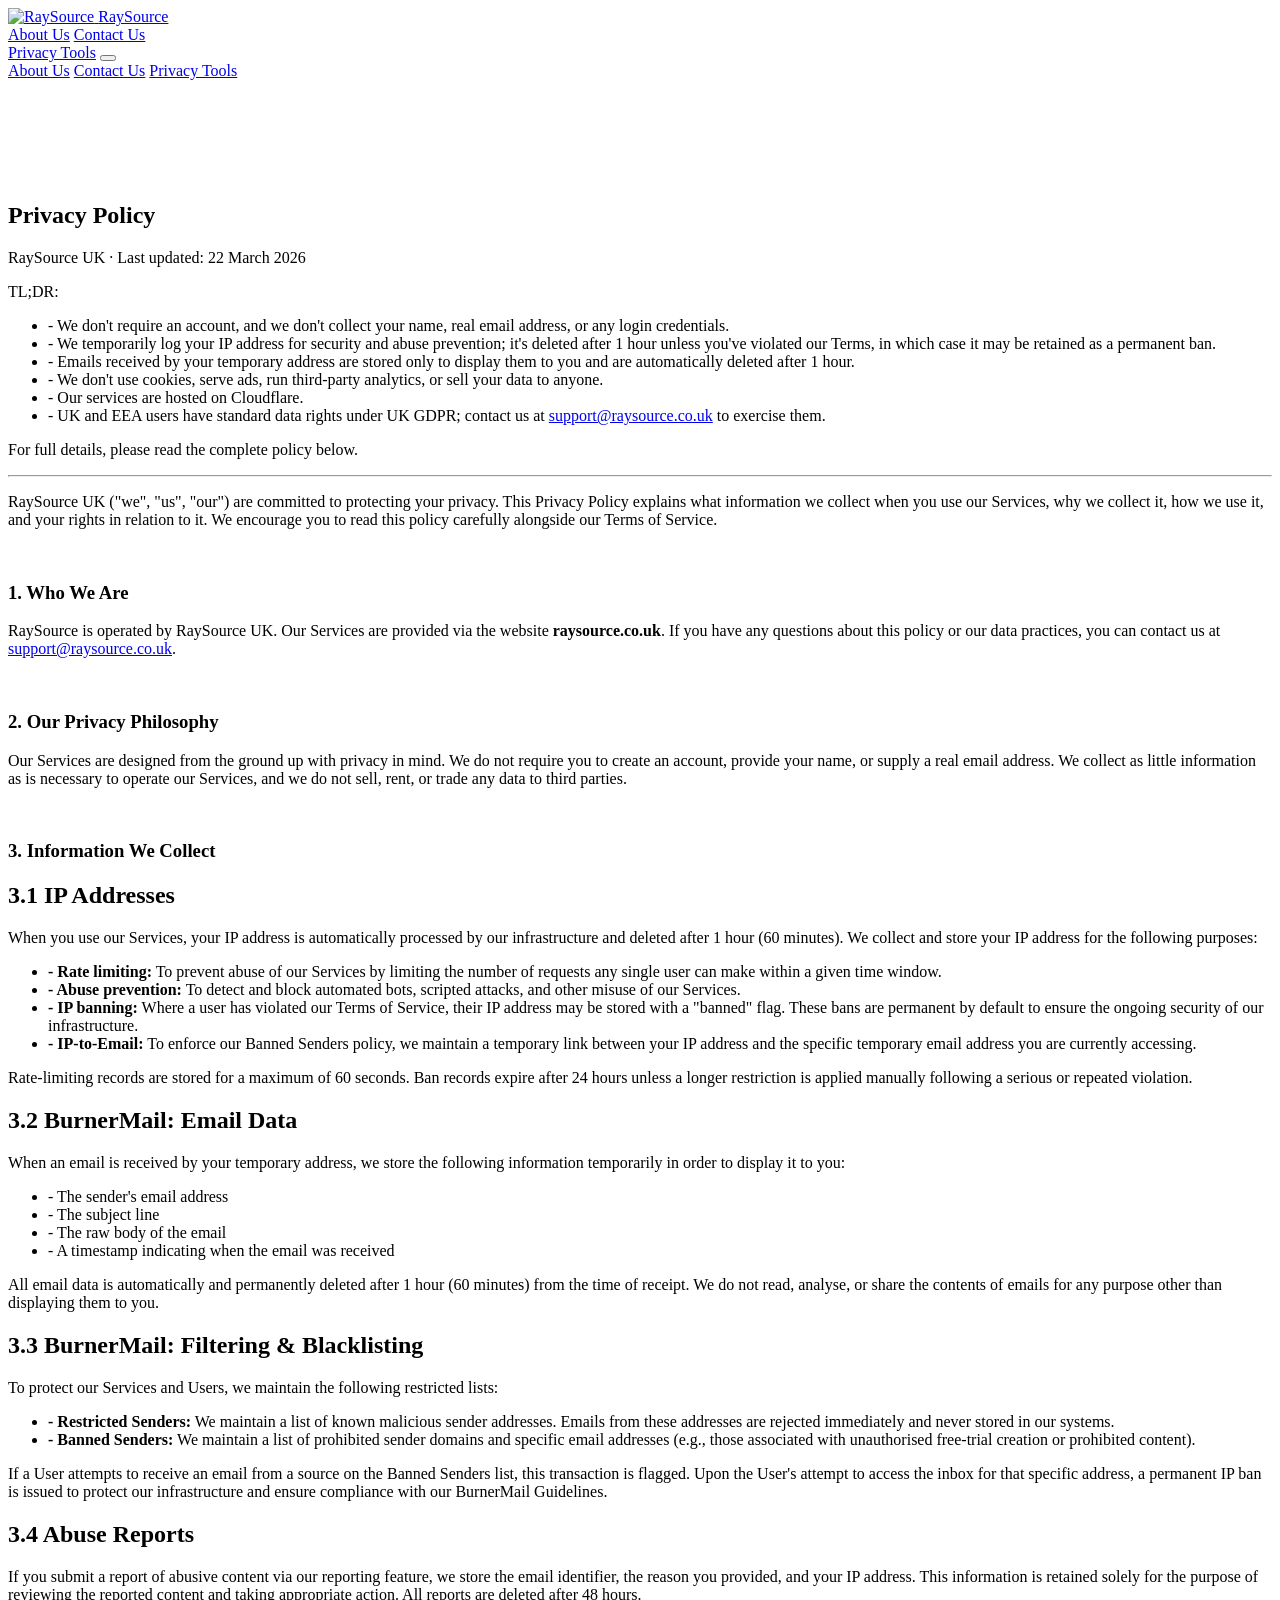
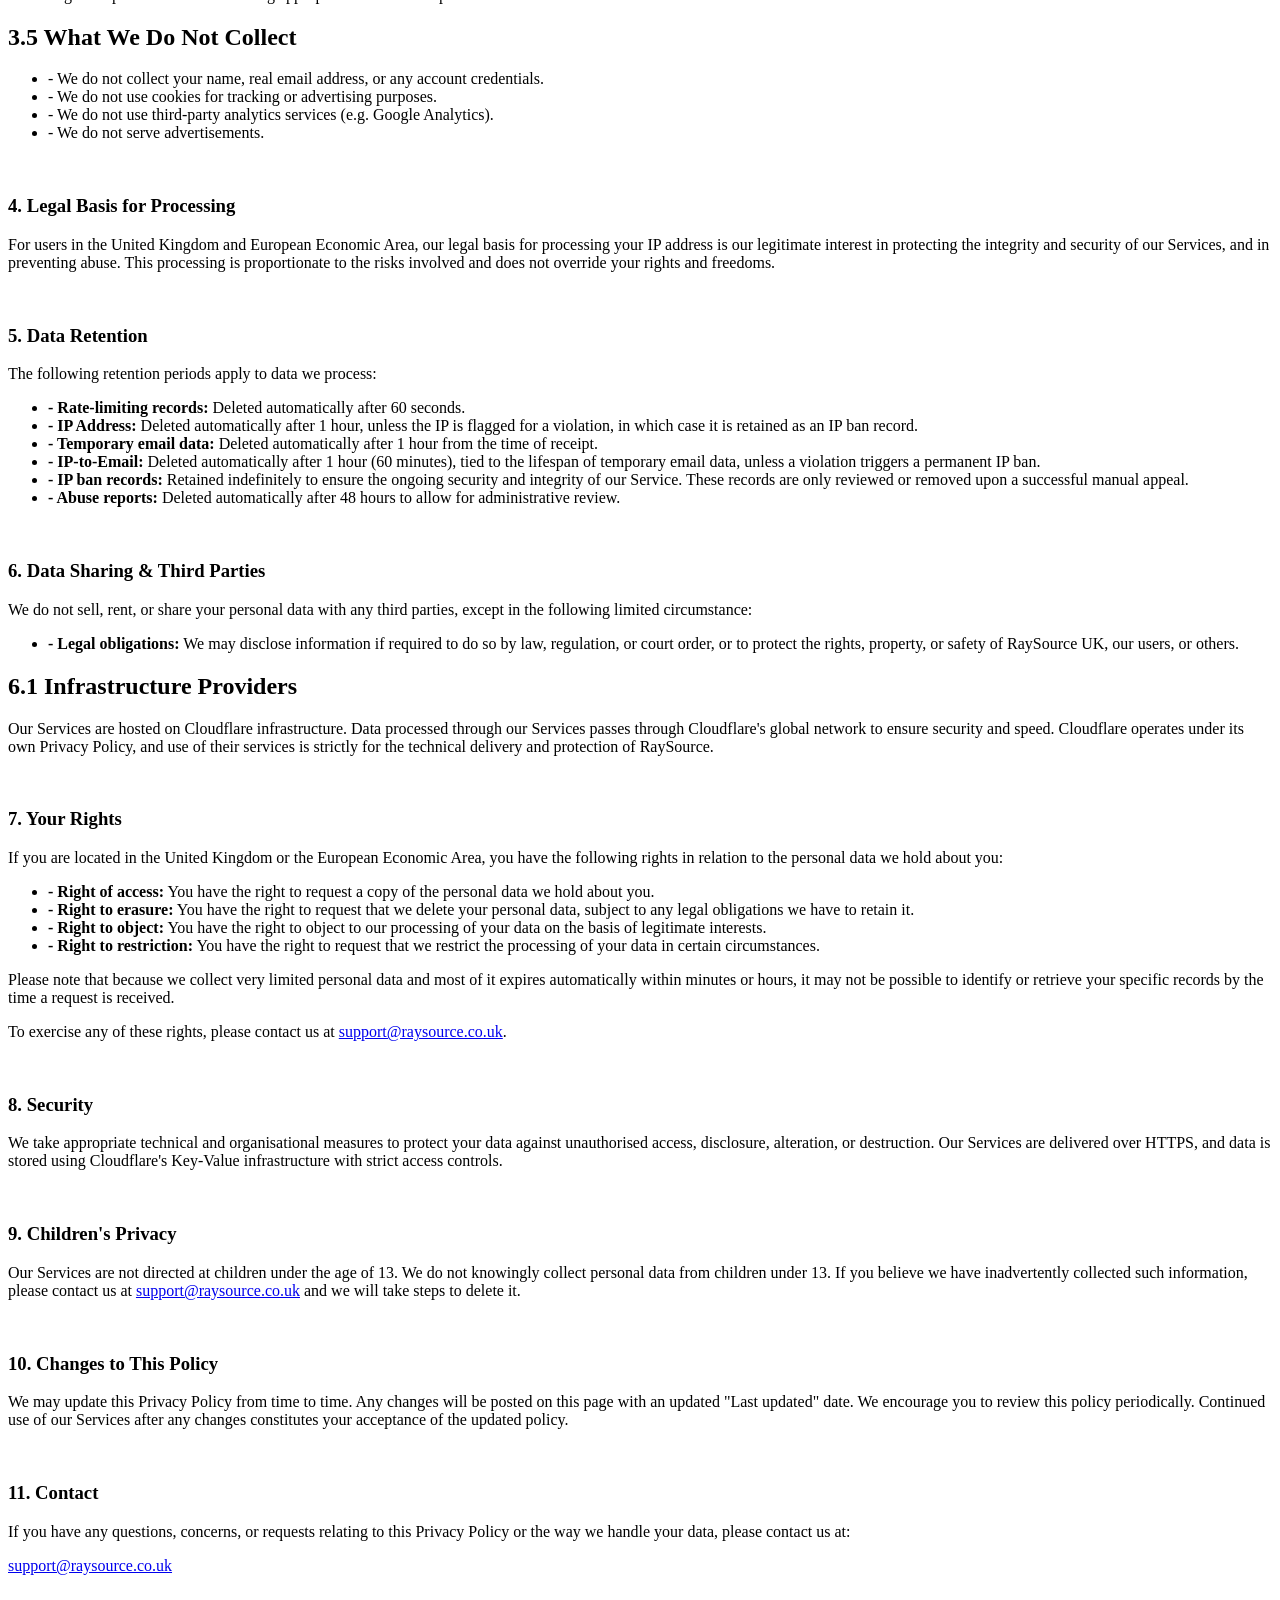
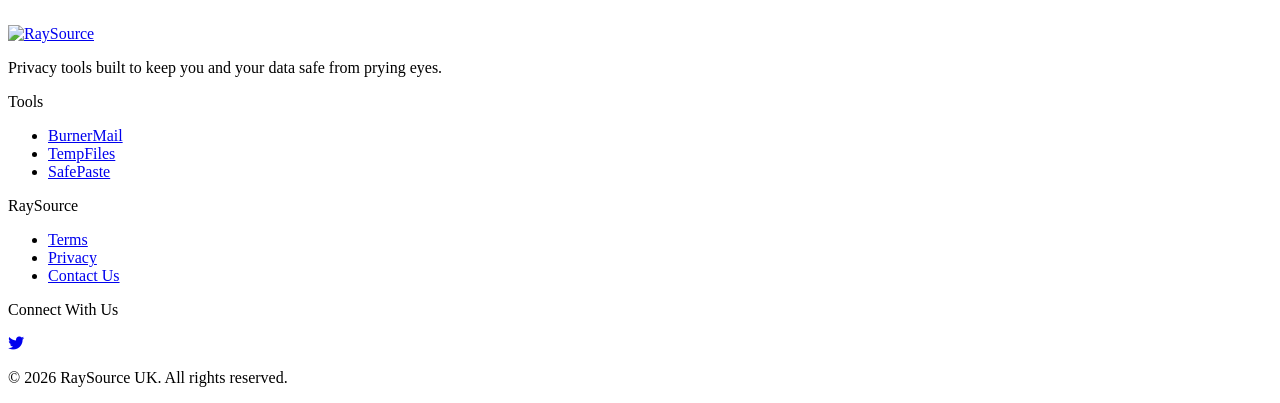
==== commit b4cfeec7: "update" ====
--- a/privacy/index.html
+++ b/privacy/index.html
@@ -15,39 +15,63 @@
 </head>
 <body class="font-sans antialiased bg-primary-800 text-white">
 
-  <!-- Navbar -->
-  <nav class="sticky top-0 z-50 bg-secondary shadow-lg" id="navbar">
-    <div class="max-w-7xl mx-auto px-4 sm:px-6 lg:px-8">
-      <div class="flex items-center justify-between h-16">
-        <a href="/" class="flex items-center gap-3">
-          <img src="/assets/logo.png" alt="RaySource" width="40" height="40" class="w-10 h-10 object-contain" />
-          <span class="font-bold text-lg text-white tracking-wide">RaySource</span>
-        </a>
-        <div class="hidden md:flex items-center gap-8">
-          <a href="/#" class="text-primary-100 hover:text-white transition-colors text-sm font-medium">About Us</a>
-          <a href="#_" class="text-primary-100 hover:text-white transition-colors text-sm font-medium">Contact Us</a>
-        </div>
-        <div class="flex items-center gap-3">
-          <a href="/tools" class="hidden md:inline-flex items-center px-4 py-2 bg-primary-800 text-white text-sm font-semibold rounded-md hover:bg-primary-900 transition-colors">Privacy Tools</a>
-          <button id="nav-toggle" class="md:hidden flex flex-col gap-1 p-2" aria-label="Toggle navigation">
-            <span class="block w-6 h-0.5 bg-primary-100 rounded-full"></span>
-            <span class="block w-6 h-0.5 bg-primary-100 rounded-full"></span>
-            <span class="block w-6 h-0.5 bg-primary-100 rounded-full"></span>
-          </button>
-        </div>
-      </div>
-      <div id="mobile-menu" class="hidden md:hidden pb-4 flex-col gap-3">
-        <a href="/#" class="text-primary-100 hover:text-white text-sm font-medium py-2">About Us</a>
-        <a href="#_" class="text-primary-100 hover:text-white text-sm font-medium py-2">Contact Us</a>
-        <a href="/tools" class="inline-flex items-center px-4 py-2 bg-primary-800 text-white text-sm font-semibold rounded-md w-fit">Privacy Tools</a>
-      </div>
-    </div>
-  </nav>
+    <!-- Navbar -->
+    <nav class="sticky top-0 z-50 bg-secondary shadow-lg" id="navbar">
+      <div class="max-w-7xl mx-auto px-4 sm:px-6 lg:px-8">
+        <div class="flex items-center justify-between h-16">
+
+          <!-- Brand -->
+          <a href="/" class="flex items-center gap-3">
+            <img
+              src="/assets/logo.png"
+              alt="RaySource"
+              width="40" height="40"
+              class="w-10 h-10 object-contain"
+            />
+            <span class="font-bold text-lg text-white tracking-wide">RaySource</span>
+          </a>
+
+          <!-- Desktop nav links -->
+          <div class="hidden md:flex items-center gap-8">
+            <a href="/#" class="text-primary-100 hover:text-white transition-colors text-sm font-medium">About Us</a>
+            <a href="#_" class="text-primary-100 hover:text-white transition-colors text-sm font-medium">Contact Us</a>
+          </div>
+
+          <!-- CTA + mobile toggle -->
+          <div class="flex items-center gap-3">
+            <a
+              href="/tools"
+              class="hidden md:inline-flex items-center px-4 py-2 bg-primary-800 text-white text-sm font-semibold rounded-md hover:bg-primary-900 transition-colors"
+            >Privacy Tools</a>
+
+            <!-- Hamburger -->
+            <button
+              id="nav-toggle"
+              class="md:hidden flex flex-col gap-1 p-2"
+              aria-label="Toggle navigation"
+            >
+              <span class="block w-6 h-0.5 bg-primary-100 rounded-full"></span>
+              <span class="block w-6 h-0.5 bg-primary-100 rounded-full"></span>
+              <span class="block w-6 h-0.5 bg-primary-100 rounded-full"></span>
+            </button>
+          </div>
+        </div>
+
+        <!-- Mobile menu -->
+        <div id="mobile-menu" class="hidden md:hidden pb-4 flex-col gap-3">
+          <a href="/#" class="text-primary-100 hover:text-white text-sm font-medium py-2">About Us</a>
+          <a href="#_" class="text-primary-100 hover:text-white text-sm font-medium py-2">Contact Us</a>
+          <a href="/tools" class="inline-flex items-center px-4 py-2 bg-primary-800 text-white text-sm font-semibold rounded-md w-fit">Privacy Tools</a>
+        </div>
+      </div>
+    </nav>
 
   <!-- Content -->
   <p>&emsp;</p>
   <p>&emsp;</p>
   <p>&emsp;</p>
+  
+  <div class= "content-container">
   <section class="py-16 bg-secondary-600">
     <div class="max-w-3xl mx-auto px-4 sm:px-6 lg:px-8">
 
@@ -79,7 +103,7 @@
 
         <!-- Section 1 -->
         <div>
-          <h2 class="text-xl font-bold text-white mb-3">1. Who We Are</h2>
+          <h3 class="text-xl font-bold text-white mb-3">1. Who We Are</h3>
           <p>RaySource is operated by RaySource UK. Our Services are provided via the website <strong class="text-white">raysource.co.uk</strong>. If you have any questions about this policy or our data practices, you can contact us at <a href="mailto:support@raysource.co.uk" class="text-primary-100 underline hover:text-white">support@raysource.co.uk</a>.</p>
         </div>
 
@@ -87,7 +111,7 @@
         
         <!-- Section 2 -->
         <div>
-          <h2 class="text-xl font-bold text-white mb-3">2. Our Privacy Philosophy</h2>
+          <h3 class="text-xl font-bold text-white mb-3">2. Our Privacy Philosophy</h3>
           <p>Our Services are designed from the ground up with privacy in mind. We do not require you to create an account, provide your name, or supply a real email address. We collect as little information as is necessary to operate our Services, and we do not sell, rent, or trade any data to third parties.</p>
         </div>
         
@@ -95,9 +119,9 @@
 
         <!-- Section 3 -->
         <div>
-          <h2 class="text-xl font-bold text-white mb-4">3. Information We Collect</h2>
-
-          <h3 class="text-base font-semibold text-white mb-2">3.1 IP Addresses</h3>
+          <h3 class="text-xl font-bold text-white mb-4">3. Information We Collect</h3>
+
+          <h2 class="text-base font-semibold text-white mb-2">3.1 IP Addresses</h2>
           <p class="mb-3">When you use our Services, your IP address is automatically processed by our infrastructure and deleted after 1 hour (60 minutes). We collect and store your IP address for the following purposes:</p>
           <ul class="space-y-2 list-disc list-inside mb-3">
             <li><strong class="text-white">- Rate limiting:</strong> To prevent abuse of our Services by limiting the number of requests any single user can make within a given time window.</li>
@@ -107,7 +131,7 @@
           </ul>
           <p>Rate-limiting records are stored for a maximum of 60 seconds. Ban records expire after 24 hours unless a longer restriction is applied manually following a serious or repeated violation.</p>
 
-          <h3 class="text-base font-semibold text-white mb-2 mt-6">3.2 BurnerMail: Email Data</h3>
+          <h2 class="text-base font-semibold text-white mb-2 mt-6">3.2 BurnerMail: Email Data</h2>
           <p class="mb-3">When an email is received by your temporary address, we store the following information temporarily in order to display it to you:</p>
           <ul class="space-y-1 list-disc list-inside mb-3">
             <li>- The sender's email address</li>
@@ -117,7 +141,7 @@
           </ul>
           <p>All email data is automatically and permanently deleted after 1 hour (60 minutes) from the time of receipt. We do not read, analyse, or share the contents of emails for any purpose other than displaying them to you.</p>
 
-          <h3 class="text-base font-semibold text-white mb-2 mt-6">3.3 BurnerMail: Filtering &amp; Blacklisting</h3>
+          <h2 class="text-base font-semibold text-white mb-2 mt-6">3.3 BurnerMail: Filtering &amp; Blacklisting</h2>
           <p class="mb-3">To protect our Services and Users, we maintain the following restricted lists:</p>
           <ul class="space-y-2 list-disc list-inside mb-3">
             <li><strong class="text-white">- Restricted Senders:</strong> We maintain a list of known malicious sender addresses. Emails from these addresses are rejected immediately and never stored in our systems.</li>
@@ -125,10 +149,10 @@
           </ul>
           <p>If a User attempts to receive an email from a source on the Banned Senders list, this transaction is flagged. Upon the User's attempt to access the inbox for that specific address, a permanent IP ban is issued to protect our infrastructure and ensure compliance with our BurnerMail Guidelines.</p>
 
-          <h3 class="text-base font-semibold text-white mb-2 mt-6">3.4 Abuse Reports</h3>
+          <h2 class="text-base font-semibold text-white mb-2 mt-6">3.4 Abuse Reports</h2>
           <p>If you submit a report of abusive content via our reporting feature, we store the email identifier, the reason you provided, and your IP address. This information is retained solely for the purpose of reviewing the reported content and taking appropriate action. All reports are deleted after 48 hours.</p>
 
-          <h3 class="text-base font-semibold text-white mb-2 mt-6">3.5 What We Do Not Collect</h3>
+          <h2 class="text-base font-semibold text-white mb-2 mt-6">3.5 What We Do Not Collect</h2>
           <ul class="space-y-1 list-disc list-inside">
             <li>- We do not collect your name, real email address, or any account credentials.</li>
             <li>- We do not use cookies for tracking or advertising purposes.</li>
@@ -141,7 +165,7 @@
         
         <!-- Section 4 -->
         <div>
-          <h2 class="text-xl font-bold text-white mb-3">4. Legal Basis for Processing</h2>
+          <h3 class="text-xl font-bold text-white mb-3">4. Legal Basis for Processing</h3>
           <p>For users in the United Kingdom and European Economic Area, our legal basis for processing your IP address is our legitimate interest in protecting the integrity and security of our Services, and in preventing abuse. This processing is proportionate to the risks involved and does not override your rights and freedoms.</p>
         </div>
         
@@ -149,7 +173,7 @@
 
         <!-- Section 5 -->
         <div>
-          <h2 class="text-xl font-bold text-white mb-3">5. Data Retention</h2>
+          <h3 class="text-xl font-bold text-white mb-3">5. Data Retention</h3>
           <p class="mb-3">The following retention periods apply to data we process:</p>
           <ul class="space-y-2 list-disc list-inside">
             <li><strong class="text-white">- Rate-limiting records:</strong> Deleted automatically after 60 seconds.</li>
@@ -165,12 +189,12 @@
 
         <!-- Section 6 -->
         <div>
-          <h2 class="text-xl font-bold text-white mb-3">6. Data Sharing &amp; Third Parties</h2>
+          <h3 class="text-xl font-bold text-white mb-3">6. Data Sharing &amp; Third Parties</h3>
           <p class="mb-3">We do not sell, rent, or share your personal data with any third parties, except in the following limited circumstance:</p>
           <ul class="list-disc list-inside mb-4">
             <li><strong class="text-white">- Legal obligations:</strong> We may disclose information if required to do so by law, regulation, or court order, or to protect the rights, property, or safety of RaySource UK, our users, or others.</li>
           </ul>
-          <h3 class="text-base font-semibold text-white mb-2">6.1 Infrastructure Providers</h3>
+          <h2 class="text-base font-semibold text-white mb-2">6.1 Infrastructure Providers</h2>
           <p>Our Services are hosted on Cloudflare infrastructure. Data processed through our Services passes through Cloudflare's global network to ensure security and speed. Cloudflare operates under its own Privacy Policy, and use of their services is strictly for the technical delivery and protection of RaySource.</p>
         </div>
         
@@ -178,7 +202,7 @@
 
         <!-- Section 7 -->
         <div>
-          <h2 class="text-xl font-bold text-white mb-3">7. Your Rights</h2>
+          <h3 class="text-xl font-bold text-white mb-3">7. Your Rights</h3>
           <p class="mb-3">If you are located in the United Kingdom or the European Economic Area, you have the following rights in relation to the personal data we hold about you:</p>
           <ul class="space-y-2 list-disc list-inside mb-4">
             <li><strong class="text-white">- Right of access:</strong> You have the right to request a copy of the personal data we hold about you.</li>
@@ -194,7 +218,7 @@
 
         <!-- Section 8 -->
         <div>
-          <h2 class="text-xl font-bold text-white mb-3">8. Security</h2>
+          <h3 class="text-xl font-bold text-white mb-3">8. Security</h3>
           <p>We take appropriate technical and organisational measures to protect your data against unauthorised access, disclosure, alteration, or destruction. Our Services are delivered over HTTPS, and data is stored using Cloudflare's Key-Value infrastructure with strict access controls.</p>
         </div>
         
@@ -202,7 +226,7 @@
 
         <!-- Section 9 -->
         <div>
-          <h2 class="text-xl font-bold text-white mb-3">9. Children's Privacy</h2>
+          <h3 class="text-xl font-bold text-white mb-3">9. Children's Privacy</h3>
           <p>Our Services are not directed at children under the age of 13. We do not knowingly collect personal data from children under 13. If you believe we have inadvertently collected such information, please contact us at <a href="mailto:support@raysource.co.uk" class="text-primary-100 underline hover:text-white">support@raysource.co.uk</a> and we will take steps to delete it.</p>
         </div>
         
@@ -210,7 +234,7 @@
 
         <!-- Section 10 -->
         <div>
-          <h2 class="text-xl font-bold text-white mb-3">10. Changes to This Policy</h2>
+          <h3 class="text-xl font-bold text-white mb-3">10. Changes to This Policy</h3>
           <p>We may update this Privacy Policy from time to time. Any changes will be posted on this page with an updated "Last updated" date. We encourage you to review this policy periodically. Continued use of our Services after any changes constitutes your acceptance of the updated policy.</p>
         </div>
         
@@ -218,13 +242,14 @@
 
         <!-- Section 11 -->
         <div>
-          <h2 class="text-xl font-bold text-white mb-3">11. Contact</h2>
+          <h3 class="text-xl font-bold text-white mb-3">11. Contact</h3>
           <p class="mb-2">If you have any questions, concerns, or requests relating to this Privacy Policy or the way we handle your data, please contact us at:</p> <a href="mailto:support@raysource.co.uk" class="text-primary-100 underline hover:text-white">support@raysource.co.uk</a>
         </div>
 
       </div>
     </div>
   </section>
+</div>
   
   <p>&emsp;</p>
 
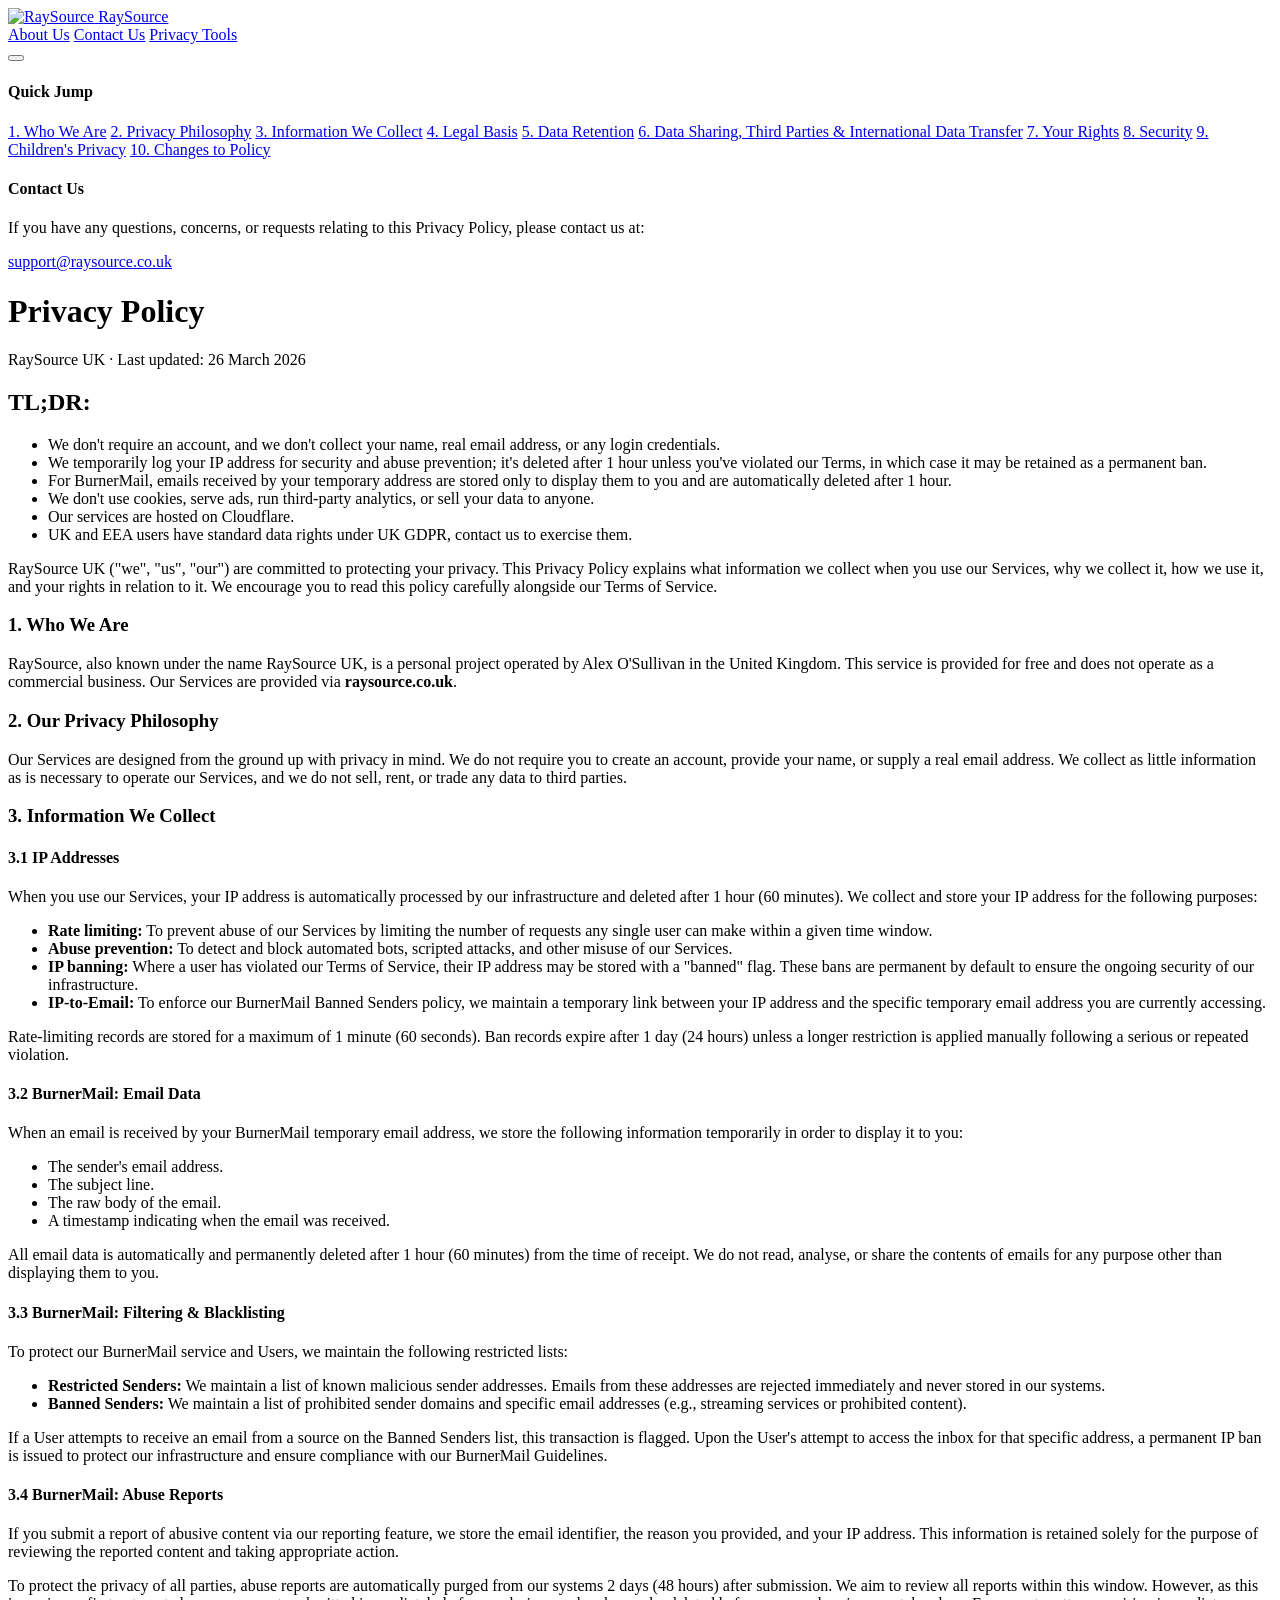
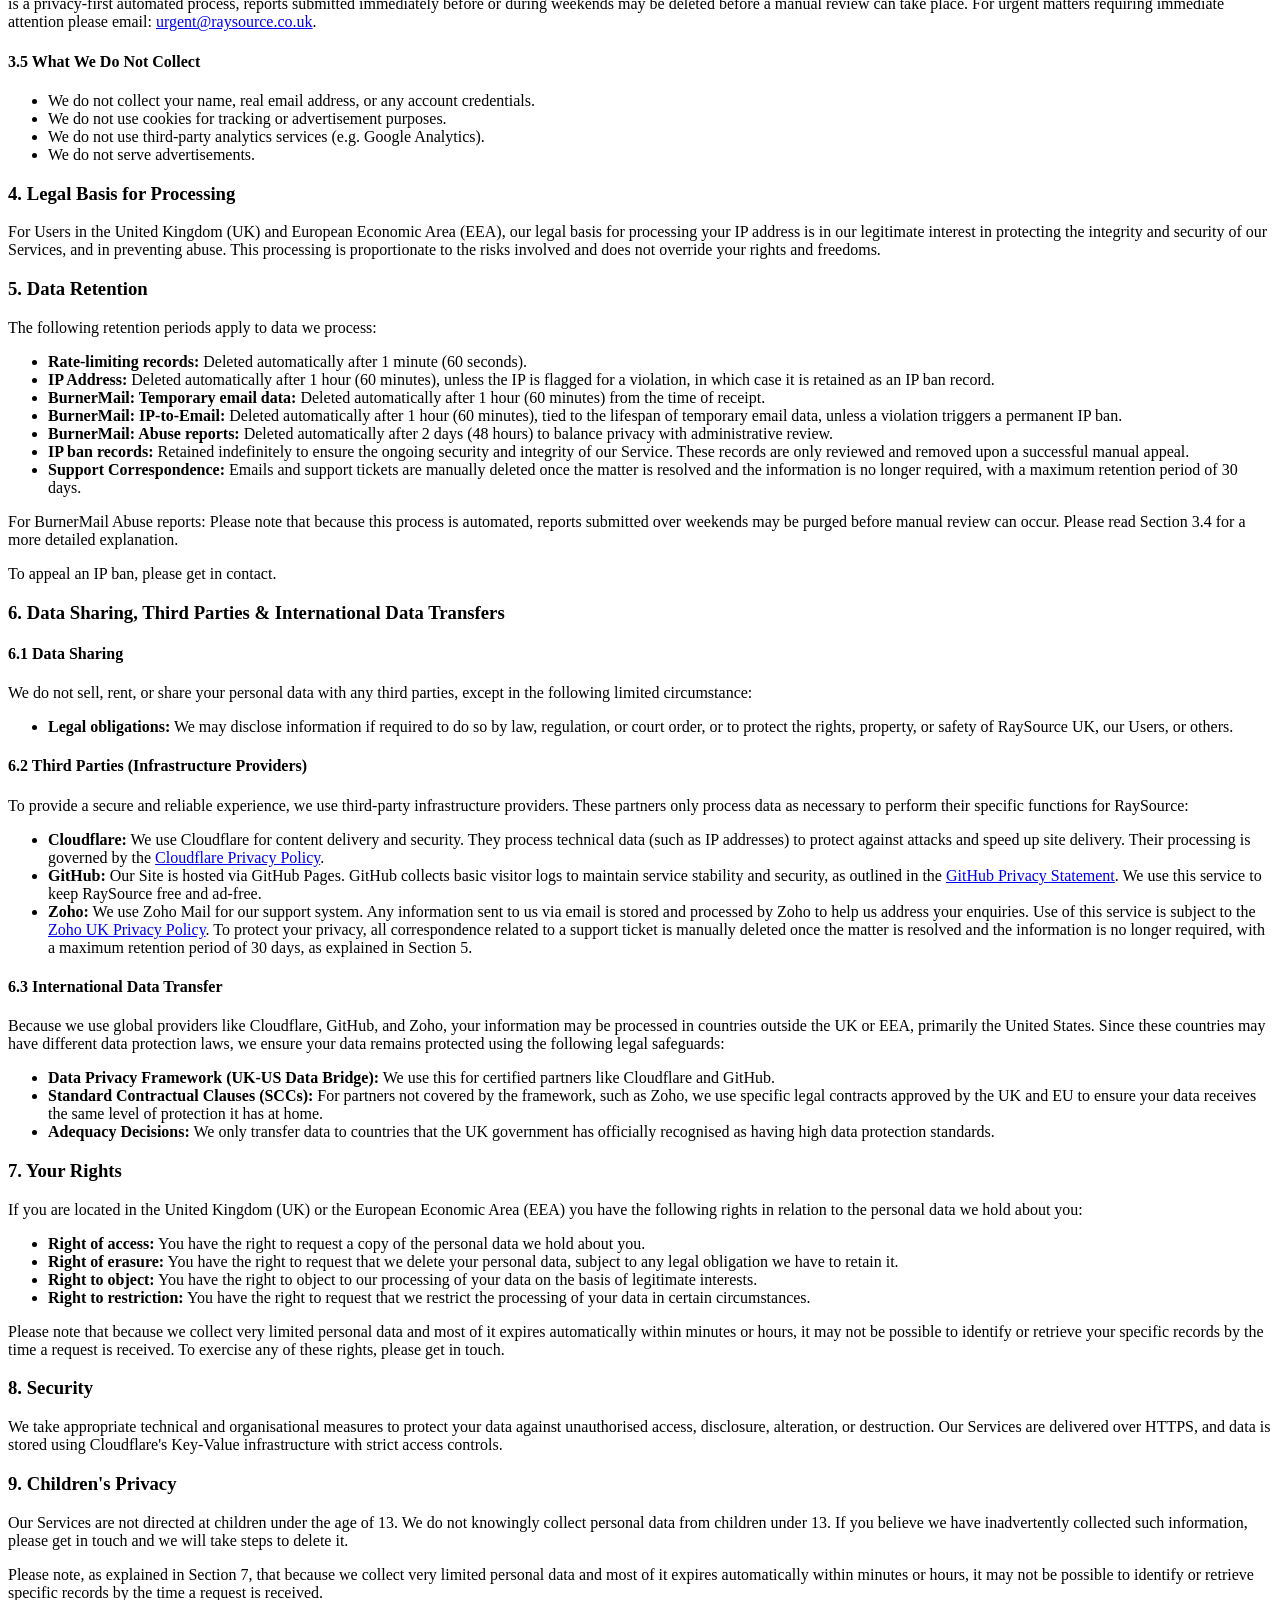
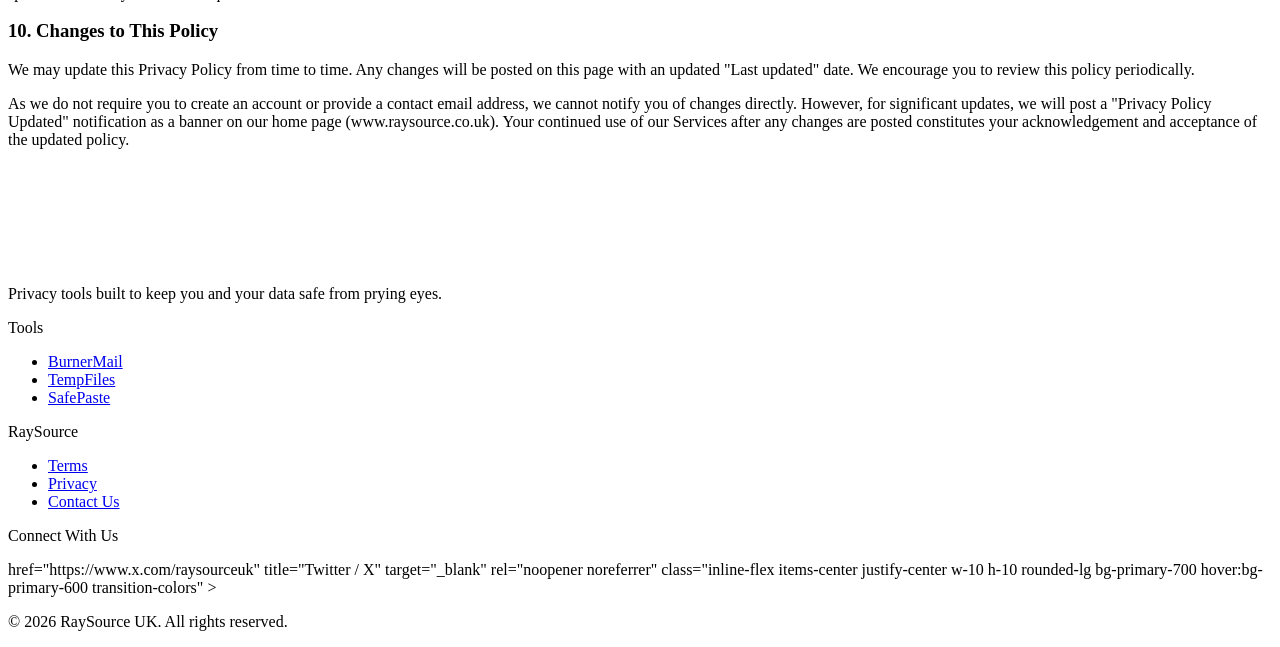
==== commit ea2de6f8: "Update index.html" ====
--- a/privacy/index.html
+++ b/privacy/index.html
@@ -1,298 +1,324 @@
 <!DOCTYPE html>
-<html lang="en">
+<html lang="en" class="scroll-smooth">
 <head>
   <meta charset="UTF-8" />
   <meta name="viewport" content="width=device-width, initial-scale=1.0" />
   <title>RaySource – Privacy Policy</title>
 
   <meta name="title" content="RaySource - Privacy Policy">
-  <meta name="description" content="Last Updated: 22 March 2026.
-
-Secure your privacy with disposable emails and self-destructing tools that leave no digital footprint.">
-
-  <link rel="stylesheet" href="/assets/output.css" />
-  <link rel="stylesheet" href="https://cdnjs.cloudflare.com/ajax/libs/font-awesome/6.5.0/css/all.min.css" />
+  <meta name="description" content="Last Updated: 26 March 2026. Secure your privacy with disposable emails and self-destructing tools.">
+
+  <link rel="stylesheet" href="/assets/main.css" />
+  
+  <style>
+    :target { scroll-margin-top: 100px; }
+  </style>
 </head>
+
 <body class="font-sans antialiased bg-primary-800 text-white">
 
-    <!-- Navbar -->
-    <nav class="sticky top-0 z-50 bg-secondary shadow-lg" id="navbar">
-      <div class="max-w-7xl mx-auto px-4 sm:px-6 lg:px-8">
-        <div class="flex items-center justify-between h-16">
-
-          <!-- Brand -->
-          <a href="/" class="flex items-center gap-3">
-            <img
-              src="/assets/logo.png"
-              alt="RaySource"
-              width="40" height="40"
-              class="w-10 h-10 object-contain"
-            />
-            <span class="font-bold text-lg text-white tracking-wide">RaySource</span>
-          </a>
-
-          <!-- Desktop nav links -->
-          <div class="hidden md:flex items-center gap-8">
-            <a href="/#" class="text-primary-100 hover:text-white transition-colors text-sm font-medium">About Us</a>
-            <a href="#_" class="text-primary-100 hover:text-white transition-colors text-sm font-medium">Contact Us</a>
-          </div>
-
-          <!-- CTA + mobile toggle -->
-          <div class="flex items-center gap-3">
-            <a
-              href="/tools"
-              class="hidden md:inline-flex items-center px-4 py-2 bg-primary-800 text-white text-sm font-semibold rounded-md hover:bg-primary-900 transition-colors"
-            >Privacy Tools</a>
-
-            <!-- Hamburger -->
-            <button
-              id="nav-toggle"
-              class="md:hidden flex flex-col gap-1 p-2"
-              aria-label="Toggle navigation"
-            >
-              <span class="block w-6 h-0.5 bg-primary-100 rounded-full"></span>
-              <span class="block w-6 h-0.5 bg-primary-100 rounded-full"></span>
-              <span class="block w-6 h-0.5 bg-primary-100 rounded-full"></span>
-            </button>
-          </div>
-        </div>
-
-        <!-- Mobile menu -->
-        <div id="mobile-menu" class="hidden md:hidden pb-4 flex-col gap-3">
-          <a href="/#" class="text-primary-100 hover:text-white text-sm font-medium py-2">About Us</a>
-          <a href="#_" class="text-primary-100 hover:text-white text-sm font-medium py-2">Contact Us</a>
-          <a href="/tools" class="inline-flex items-center px-4 py-2 bg-primary-800 text-white text-sm font-semibold rounded-md w-fit">Privacy Tools</a>
-        </div>
-      </div>
-    </nav>
-
-  <!-- Content -->
-  <p>&emsp;</p>
-  <p>&emsp;</p>
-  <p>&emsp;</p>
-  
-  <div class= "content-container">
-  <section class="py-16 bg-secondary-600">
-    <div class="max-w-3xl mx-auto px-4 sm:px-6 lg:px-8">
-
-      <h1 class="text-4xl font-bold text-white mb-2">Privacy Policy</h1>
-      <p class="text-primary-300 text-sm mb-10">RaySource UK · Last updated: 22 March 2026</p>
-
-      <!-- TL;DR -->
-      <div class="bg-primary-800/40 border border-primary-600/30 rounded-xl p-6 mb-10">
-        <p class="font-bold text-white mb-3">TL;DR:</p>
-        <ul class="space-y-2 text-sm text-primary-200 leading-relaxed list-disc list-inside">
-          <li>- We don't require an account, and we don't collect your name, real email address, or any login credentials.</li>
-          <li>- We temporarily log your IP address for security and abuse prevention; it's deleted after 1 hour unless you've violated our Terms, in which case it may be retained as a permanent ban.</li>
-          <li>- Emails received by your temporary address are stored only to display them to you and are automatically deleted after 1 hour.</li>
-          <li>- We don't use cookies, serve ads, run third-party analytics, or sell your data to anyone.</li>
-          <li>- Our services are hosted on Cloudflare.</li>
-          <li>- UK and EEA users have standard data rights under UK GDPR; contact us at <a href="mailto:support@raysource.co.uk" class="text-primary-100 underline hover:text-white">support@raysource.co.uk</a> to exercise them.</li>
-        </ul>
-        <p class="mt-4 text-sm text-primary-300">For full details, please read the complete policy below.</p>
-      </div>
-
-      <hr class="border-primary-600/40 mb-10" />
-
-      <!-- Prose content -->
-      <div class="prose-section space-y-8 text-sm text-primary-200 leading-relaxed">
-
-        <p>RaySource UK ("we", "us", "our") are committed to protecting your privacy. This Privacy Policy explains what information we collect when you use our Services, why we collect it, how we use it, and your rights in relation to it. We encourage you to read this policy carefully alongside our Terms of Service.</p>
-        
-        <p>&emsp;</p>
-
-        <!-- Section 1 -->
-        <div>
-          <h3 class="text-xl font-bold text-white mb-3">1. Who We Are</h3>
-          <p>RaySource is operated by RaySource UK. Our Services are provided via the website <strong class="text-white">raysource.co.uk</strong>. If you have any questions about this policy or our data practices, you can contact us at <a href="mailto:support@raysource.co.uk" class="text-primary-100 underline hover:text-white">support@raysource.co.uk</a>.</p>
-        </div>
-
-        <p>&emsp;</p>
-        
-        <!-- Section 2 -->
-        <div>
-          <h3 class="text-xl font-bold text-white mb-3">2. Our Privacy Philosophy</h3>
-          <p>Our Services are designed from the ground up with privacy in mind. We do not require you to create an account, provide your name, or supply a real email address. We collect as little information as is necessary to operate our Services, and we do not sell, rent, or trade any data to third parties.</p>
-        </div>
-        
-        <p>&emsp;</p>
-
-        <!-- Section 3 -->
-        <div>
-          <h3 class="text-xl font-bold text-white mb-4">3. Information We Collect</h3>
-
-          <h2 class="text-base font-semibold text-white mb-2">3.1 IP Addresses</h2>
-          <p class="mb-3">When you use our Services, your IP address is automatically processed by our infrastructure and deleted after 1 hour (60 minutes). We collect and store your IP address for the following purposes:</p>
-          <ul class="space-y-2 list-disc list-inside mb-3">
-            <li><strong class="text-white">- Rate limiting:</strong> To prevent abuse of our Services by limiting the number of requests any single user can make within a given time window.</li>
-            <li><strong class="text-white">- Abuse prevention:</strong> To detect and block automated bots, scripted attacks, and other misuse of our Services.</li>
-            <li><strong class="text-white">- IP banning:</strong> Where a user has violated our Terms of Service, their IP address may be stored with a "banned" flag. These bans are permanent by default to ensure the ongoing security of our infrastructure.</li>
-            <li><strong class="text-white">- IP-to-Email:</strong> To enforce our Banned Senders policy, we maintain a temporary link between your IP address and the specific temporary email address you are currently accessing.</li>
-          </ul>
-          <p>Rate-limiting records are stored for a maximum of 60 seconds. Ban records expire after 24 hours unless a longer restriction is applied manually following a serious or repeated violation.</p>
-
-          <h2 class="text-base font-semibold text-white mb-2 mt-6">3.2 BurnerMail: Email Data</h2>
-          <p class="mb-3">When an email is received by your temporary address, we store the following information temporarily in order to display it to you:</p>
-          <ul class="space-y-1 list-disc list-inside mb-3">
-            <li>- The sender's email address</li>
-            <li>- The subject line</li>
-            <li>- The raw body of the email</li>
-            <li>- A timestamp indicating when the email was received</li>
-          </ul>
-          <p>All email data is automatically and permanently deleted after 1 hour (60 minutes) from the time of receipt. We do not read, analyse, or share the contents of emails for any purpose other than displaying them to you.</p>
-
-          <h2 class="text-base font-semibold text-white mb-2 mt-6">3.3 BurnerMail: Filtering &amp; Blacklisting</h2>
-          <p class="mb-3">To protect our Services and Users, we maintain the following restricted lists:</p>
-          <ul class="space-y-2 list-disc list-inside mb-3">
-            <li><strong class="text-white">- Restricted Senders:</strong> We maintain a list of known malicious sender addresses. Emails from these addresses are rejected immediately and never stored in our systems.</li>
-            <li><strong class="text-white">- Banned Senders:</strong> We maintain a list of prohibited sender domains and specific email addresses (e.g., those associated with unauthorised free-trial creation or prohibited content).</li>
-          </ul>
-          <p>If a User attempts to receive an email from a source on the Banned Senders list, this transaction is flagged. Upon the User's attempt to access the inbox for that specific address, a permanent IP ban is issued to protect our infrastructure and ensure compliance with our BurnerMail Guidelines.</p>
-
-          <h2 class="text-base font-semibold text-white mb-2 mt-6">3.4 Abuse Reports</h2>
-          <p>If you submit a report of abusive content via our reporting feature, we store the email identifier, the reason you provided, and your IP address. This information is retained solely for the purpose of reviewing the reported content and taking appropriate action. All reports are deleted after 48 hours.</p>
-
-          <h2 class="text-base font-semibold text-white mb-2 mt-6">3.5 What We Do Not Collect</h2>
-          <ul class="space-y-1 list-disc list-inside">
-            <li>- We do not collect your name, real email address, or any account credentials.</li>
-            <li>- We do not use cookies for tracking or advertising purposes.</li>
-            <li>- We do not use third-party analytics services (e.g. Google Analytics).</li>
-            <li>- We do not serve advertisements.</li>
-          </ul>
-        </div>
-
-        <p>&emsp;</p>
-        
-        <!-- Section 4 -->
-        <div>
-          <h3 class="text-xl font-bold text-white mb-3">4. Legal Basis for Processing</h3>
-          <p>For users in the United Kingdom and European Economic Area, our legal basis for processing your IP address is our legitimate interest in protecting the integrity and security of our Services, and in preventing abuse. This processing is proportionate to the risks involved and does not override your rights and freedoms.</p>
-        </div>
-        
-        <p>&emsp;</p>
-
-        <!-- Section 5 -->
-        <div>
-          <h3 class="text-xl font-bold text-white mb-3">5. Data Retention</h3>
-          <p class="mb-3">The following retention periods apply to data we process:</p>
-          <ul class="space-y-2 list-disc list-inside">
-            <li><strong class="text-white">- Rate-limiting records:</strong> Deleted automatically after 60 seconds.</li>
-            <li><strong class="text-white">- IP Address:</strong> Deleted automatically after 1 hour, unless the IP is flagged for a violation, in which case it is retained as an IP ban record.</li>
-            <li><strong class="text-white">- Temporary email data:</strong> Deleted automatically after 1 hour from the time of receipt.</li>
-            <li><strong class="text-white">- IP-to-Email:</strong> Deleted automatically after 1 hour (60 minutes), tied to the lifespan of temporary email data, unless a violation triggers a permanent IP ban.</li>
-            <li><strong class="text-white">- IP ban records:</strong> Retained indefinitely to ensure the ongoing security and integrity of our Service. These records are only reviewed or removed upon a successful manual appeal.</li>
-            <li><strong class="text-white">- Abuse reports:</strong> Deleted automatically after 48 hours to allow for administrative review.</li>
-          </ul>
-        </div>
-        
-        <p>&emsp;</p>
-
-        <!-- Section 6 -->
-        <div>
-          <h3 class="text-xl font-bold text-white mb-3">6. Data Sharing &amp; Third Parties</h3>
-          <p class="mb-3">We do not sell, rent, or share your personal data with any third parties, except in the following limited circumstance:</p>
-          <ul class="list-disc list-inside mb-4">
-            <li><strong class="text-white">- Legal obligations:</strong> We may disclose information if required to do so by law, regulation, or court order, or to protect the rights, property, or safety of RaySource UK, our users, or others.</li>
-          </ul>
-          <h2 class="text-base font-semibold text-white mb-2">6.1 Infrastructure Providers</h2>
-          <p>Our Services are hosted on Cloudflare infrastructure. Data processed through our Services passes through Cloudflare's global network to ensure security and speed. Cloudflare operates under its own Privacy Policy, and use of their services is strictly for the technical delivery and protection of RaySource.</p>
-        </div>
-        
-        <p>&emsp;</p>
-
-        <!-- Section 7 -->
-        <div>
-          <h3 class="text-xl font-bold text-white mb-3">7. Your Rights</h3>
-          <p class="mb-3">If you are located in the United Kingdom or the European Economic Area, you have the following rights in relation to the personal data we hold about you:</p>
-          <ul class="space-y-2 list-disc list-inside mb-4">
-            <li><strong class="text-white">- Right of access:</strong> You have the right to request a copy of the personal data we hold about you.</li>
-            <li><strong class="text-white">- Right to erasure:</strong> You have the right to request that we delete your personal data, subject to any legal obligations we have to retain it.</li>
-            <li><strong class="text-white">- Right to object:</strong> You have the right to object to our processing of your data on the basis of legitimate interests.</li>
-            <li><strong class="text-white">- Right to restriction:</strong> You have the right to request that we restrict the processing of your data in certain circumstances.</li>
-          </ul>
-          <p class="mb-2">Please note that because we collect very limited personal data and most of it expires automatically within minutes or hours, it may not be possible to identify or retrieve your specific records by the time a request is received.</p>
-          <p>To exercise any of these rights, please contact us at <a href="mailto:support@raysource.co.uk" class="text-primary-100 underline hover:text-white">support@raysource.co.uk</a>.</p>
-        </div>
-        
-        <p>&emsp;</p>
-
-        <!-- Section 8 -->
-        <div>
-          <h3 class="text-xl font-bold text-white mb-3">8. Security</h3>
-          <p>We take appropriate technical and organisational measures to protect your data against unauthorised access, disclosure, alteration, or destruction. Our Services are delivered over HTTPS, and data is stored using Cloudflare's Key-Value infrastructure with strict access controls.</p>
-        </div>
-        
-        <p>&emsp;</p>
-
-        <!-- Section 9 -->
-        <div>
-          <h3 class="text-xl font-bold text-white mb-3">9. Children's Privacy</h3>
-          <p>Our Services are not directed at children under the age of 13. We do not knowingly collect personal data from children under 13. If you believe we have inadvertently collected such information, please contact us at <a href="mailto:support@raysource.co.uk" class="text-primary-100 underline hover:text-white">support@raysource.co.uk</a> and we will take steps to delete it.</p>
-        </div>
-        
-        <p>&emsp;</p>
-
-        <!-- Section 10 -->
-        <div>
-          <h3 class="text-xl font-bold text-white mb-3">10. Changes to This Policy</h3>
-          <p>We may update this Privacy Policy from time to time. Any changes will be posted on this page with an updated "Last updated" date. We encourage you to review this policy periodically. Continued use of our Services after any changes constitutes your acceptance of the updated policy.</p>
-        </div>
-        
-        <p>&emsp;</p>
-
-        <!-- Section 11 -->
-        <div>
-          <h3 class="text-xl font-bold text-white mb-3">11. Contact</h3>
-          <p class="mb-2">If you have any questions, concerns, or requests relating to this Privacy Policy or the way we handle your data, please contact us at:</p> <a href="mailto:support@raysource.co.uk" class="text-primary-100 underline hover:text-white">support@raysource.co.uk</a>
-        </div>
-
+  <!-- Navbar -->
+  <nav class="sticky top-0 z-50 bg-secondary-600/95 backdrop-blur-md shadow-lg border-b border-white/5" id="navbar">
+    <div class="max-w-7xl mx-auto px-4 sm:px-6 lg:px-8">
+      <div class="flex items-center justify-between h-16">
+        <!-- Brand -->
+        <a href="/" class="nav-brand">
+          <img src="/assets/logo.png" alt="RaySource" width="40" height="40" class="w-10 h-10 object-contain" />
+          <span>RaySource</span>
+        </a>
+
+        <!-- Desktop Links -->
+        <div class="hidden md:flex items-center gap-8">
+          <a href="/about-us" class="nav-link">About Us</a>
+          <a href="/contact-us" class="nav-link">Contact Us</a>
+          <a href="/tools" class="inline-flex items-center px-4 py-2 bg-primary-800 text-white text-sm font-semibold rounded-md hover:bg-primary-900 transition-all border border-white/10">Privacy Tools</a>
+        </div>
+
+        <!-- Mobile Toggle -->
+        <button id="nav-toggle" class="md:hidden p-2 text-primary-100" aria-label="Toggle navigation">
+          <i class="fa-solid fa-bars text-xl"></i>
+        </button>
       </div>
     </div>
-  </section>
-</div>
-  
-  <p>&emsp;</p>
+  </nav>
+
+  <!-- Main Content -->
+  <div class="bg-secondary-600 min-h-screen">
+    <div class="max-w-7xl mx-auto px-4 sm:px-6 lg:px-8 py-16">
+      <div class="policy-grid">
+
+        <!-- Left Sidebar -->
+        <aside class="lg:w-1/4">
+          <div class="lg:sticky lg:top-24 space-y-10">
+
+            <div>
+              <h4 class="text-white font-bold mb-6 uppercase tracking-widest text-[10px] opacity-60">Quick Jump</h4>
+              <nav class="flex flex-col space-y-1 text-sm">
+                <a href="#who-we-are" class="sidebar-link">1. Who We Are</a>
+                <a href="#philosophy" class="sidebar-link">2. Privacy Philosophy</a>
+                <a href="#info-collect" class="sidebar-link">3. Information We Collect</a>
+                <a href="#legal-basis" class="sidebar-link">4. Legal Basis</a>
+                <a href="#retention" class="sidebar-link">5. Data Retention</a>
+                <a href="#sharing" class="sidebar-link">6. Data Sharing, Third Parties & International Data Transfer</a>
+                <a href="#rights" class="sidebar-link">7. Your Rights</a>
+                <a href="#security" class="sidebar-link">8. Security</a>
+                <a href="#children" class="sidebar-link">9. Children's Privacy</a>
+                <a href="#changes" class="sidebar-link">10. Changes to Policy</a>
+              </nav>
+            </div>
+
+            <!-- Contact Box -->
+            <div class="info-card">
+              <h4 class="text-white font-bold mb-2 text-sm">Contact Us</h4>
+              <p class="text-primary-300 text-xs mb-4 leading-relaxed">If you have any questions, concerns, or requests relating to this Privacy Policy, please contact us at:</p>
+              <a href="mailto:support@raysource.co.uk" class="text-white text-xs font-bold underline hover:text-primary-100">
+                support@raysource.co.uk
+              </a>
+            </div>
+          </div>
+        </aside>
+
+        <!-- Main content -->
+        <main class="lg:w-3/4 max-w-3xl">
+          <header class="mb-12">
+            <h1 class="policy-heading-1">Privacy Policy</h1>
+            <p class="text-primary-300 text-sm">RaySource UK · Last updated: 26 March 2026</p>
+          </header>
+
+          <!-- TLDR Summary -->
+          <div class="glass-panel rounded-2xl p-8 mb-16">
+            <h2 class="font-bold text-white mb-4">TL;DR:</h2>
+            <ul class="policy-list">
+              <li>We don't require an account, and we don't collect your name, real email address, or any login credentials.</li>
+              <li>We temporarily log your IP address for security and abuse prevention; it's deleted after 1 hour unless you've violated our Terms, in which case it may be retained as a permanent ban.</li>
+              <li>For BurnerMail, emails received by your temporary address are stored only to display them to you and are automatically deleted after 1 hour.</li>
+              <li>We don't use cookies, serve ads, run third-party analytics, or sell your data to anyone.</li>
+              <li>Our services are hosted on Cloudflare.</li>
+              <li>UK and EEA users have standard data rights under UK GDPR, contact us to exercise them.</li>
+            </ul>
+          </div>
+
+          <!-- Privacy Policy -->
+          <div class="space-y-16">
+
+            <p class="text-base italic text-primary-100">RaySource UK ("we", "us", "our") are committed to protecting your privacy. This Privacy Policy explains what information we collect when you use our Services, why we collect it, how we use it, and your rights in relation to it. We encourage you to read this policy carefully alongside our Terms of Service.</p>
+
+            <section id="who-we-are">
+              <h3>1. Who We Are</h3>
+              <p>RaySource, also known under the name RaySource UK, is a personal project operated by Alex O'Sullivan in the United Kingdom. This service is provided for free and does not operate as a commercial business. Our Services are provided via <strong>raysource.co.uk</strong>.</p>
+            </section>
+
+            <section id="philosophy">
+              <h3>2. Our Privacy Philosophy</h3>
+              <p>Our Services are designed from the ground up with privacy in mind. We do not require you to create an account, provide your name, or supply a real email address. We collect as little information as is necessary to operate our Services, and we do not sell, rent, or trade any data to third parties.</p>
+            </section>
+
+            <section id="info-collect">
+              <h3>3. Information We Collect</h3>
+
+              <div class="space-y-8">
+                <div>
+                  <h4>3.1 IP Addresses</h4>
+                  <p>When you use our Services, your IP address is automatically processed by our infrastructure and deleted after 1 hour (60 minutes). We collect and store your IP address for the following purposes:</p>
+                  <ul class="policy-list-none">
+                    <li><strong>Rate limiting:</strong> To prevent abuse of our Services by limiting the number of requests any single user can make within a given time window.</li>
+                    <li><strong>Abuse prevention:</strong> To detect and block automated bots, scripted attacks, and other misuse of our Services.</li>
+                    <li><strong>IP banning:</strong> Where a user has violated our Terms of Service, their IP address may be stored with a "banned" flag. These bans are permanent by default to ensure the ongoing security of our infrastructure.</li>
+                    <li><strong>IP-to-Email:</strong> To enforce our BurnerMail Banned Senders policy, we maintain a temporary link between your IP address and the specific temporary email address you are currently accessing.</li>
+                  </ul>
+                  <p>Rate-limiting records are stored for a maximum of 1 minute (60 seconds). Ban records expire after 1 day (24 hours) unless a longer restriction is applied manually following a serious or repeated violation.</p>
+                </div>
+
+                <div>
+                  <h4>3.2 BurnerMail: Email Data</h4>
+                  <p>When an email is received by your BurnerMail temporary email address, we store the following information temporarily in order to display it to you:</p>
+                  <ul class="policy-list-none">
+                    <li>The sender's email address.</li>
+                    <li>The subject line.</li>
+                    <li>The raw body of the email.</li>
+                    <li>A timestamp indicating when the email was received.</li>
+                  </ul>
+                  <p>All email data is automatically and permanently deleted after 1 hour (60 minutes) from the time of receipt. We do not read, analyse, or share the contents of emails for any purpose other than displaying them to you.</p>
+                </div>
+
+                <div>
+                  <h4>3.3 BurnerMail: Filtering & Blacklisting</h4>
+                  <p>To protect our BurnerMail service and Users, we maintain the following restricted lists:</p>
+                  <ul class="policy-list-none">
+                    <li><strong>Restricted Senders:</strong> We maintain a list of known malicious sender addresses. Emails from these addresses are rejected immediately and never stored in our systems.</li>
+                    <li><strong>Banned Senders:</strong> We maintain a list of prohibited sender domains and specific email addresses (e.g., streaming services or prohibited content).</li>
+                  </ul>
+                  <p>If a User attempts to receive an email from a source on the Banned Senders list, this transaction is flagged. Upon the User's attempt to access the inbox for that specific address, a permanent IP ban is issued to protect our infrastructure and ensure compliance with our BurnerMail Guidelines.</p>
+                </div>
+
+                <div>
+                  <h4>3.4 BurnerMail: Abuse Reports</h4>
+                  <p>If you submit a report of abusive content via our reporting feature, we store the email identifier, the reason you provided, and your IP address. This information is retained solely for the purpose of reviewing the reported content and taking appropriate action.</p>
+                  <p>To protect the privacy of all parties, abuse reports are automatically purged from our systems 2 days (48 hours) after submission. We aim to review all reports within this window. However, as this is a privacy-first automated process, reports submitted immediately before or during weekends may be deleted before a manual review can take place. For urgent matters requiring immediate attention please email: <a href="mailto:urgent@raysource.co.uk" class="underline hover:text-white">urgent@raysource.co.uk</a>.</p>
+                </div>
+
+                <div>
+                  <h4>3.5 What We Do Not Collect</h4>
+                  <ul class="policy-list-none">
+                    <li>We do not collect your name, real email address, or any account credentials.</li>
+                    <li>We do not use cookies for tracking or advertisement purposes.</li>
+                    <li>We do not use third-party analytics services (e.g. Google Analytics).</li>
+                    <li>We do not serve advertisements.</li>
+                  </ul>
+                </div>
+              </div>
+            </section>
+
+            <section id="legal-basis">
+              <h3>4. Legal Basis for Processing</h3>
+              <p>For Users in the United Kingdom (UK) and European Economic Area (EEA), our legal basis for processing your IP address is in our legitimate interest in protecting the integrity and security of our Services, and in preventing abuse. This processing is proportionate to the risks involved and does not override your rights and freedoms.</p>
+            </section>
+
+            <section id="retention">
+              <h3>5. Data Retention</h3>
+              <p>The following retention periods apply to data we process:</p>
+              <ul class="policy-list-none">
+                <li><strong>Rate-limiting records:</strong> Deleted automatically after 1 minute (60 seconds).</li>
+                <li><strong>IP Address:</strong> Deleted automatically after 1 hour (60 minutes), unless the IP is flagged for a violation, in which case it is retained as an IP ban record.</li>
+                <li><strong>BurnerMail: Temporary email data:</strong> Deleted automatically after 1 hour (60 minutes) from the time of receipt.</li>
+                <li><strong>BurnerMail: IP-to-Email:</strong> Deleted automatically after 1 hour (60 minutes), tied to the lifespan of temporary email data, unless a violation triggers a permanent IP ban.</li>
+                <li><strong>BurnerMail: Abuse reports:</strong> Deleted automatically after 2 days (48 hours) to balance privacy with administrative review.</li>
+                <li><strong>IP ban records:</strong> Retained indefinitely to ensure the ongoing security and integrity of our Service. These records are only reviewed and removed upon a successful manual appeal.</li>
+                <li><strong>Support Correspondence:</strong> Emails and support tickets are manually deleted once the matter is resolved and the information is no longer required, with a maximum retention period of 30 days.</li>
+              </ul>
+              <p>For BurnerMail Abuse reports: Please note that because this process is automated, reports submitted over weekends may be purged before manual review can occur. Please read Section 3.4 for a more detailed explanation.</p>
+              <p>To appeal an IP ban, please get in contact.</p>
+            </section>
+
+            <section id="sharing">
+              <h3>6. Data Sharing, Third Parties & International Data Transfers</h3>
+
+              <div class="space-y-8">
+                <div>
+                  <h4>6.1 Data Sharing</h4>
+                  <p>We do not sell, rent, or share your personal data with any third parties, except in the following limited circumstance:</p>
+                  <ul class="policy-list-none">
+                    <li><strong>Legal obligations:</strong> We may disclose information if required to do so by law, regulation, or court order, or to protect the rights, property, or safety of RaySource UK, our Users, or others.</li>
+                  </ul>
+                </div>
+
+                <div>
+                  <h4>6.2 Third Parties (Infrastructure Providers)</h4>
+                  <p>To provide a secure and reliable experience, we use third-party infrastructure providers. These partners only process data as necessary to perform their specific functions for RaySource:</p>
+                  <ul class="policy-list-none">
+                    <li><strong>Cloudflare:</strong> We use Cloudflare for content delivery and security. They process technical data (such as IP addresses) to protect against attacks and speed up site delivery. Their processing is governed by the <a href="https://www.cloudflare.com/privacypolicy/" class="underline hover:text-white">Cloudflare Privacy Policy</a>.</li>
+                    <li><strong>GitHub:</strong> Our Site is hosted via GitHub Pages. GitHub collects basic visitor logs to maintain service stability and security, as outlined in the <a href="https://docs.github.com/en/site-policy/privacy-policies/github-general-privacy-statement" class="underline hover:text-white">GitHub Privacy Statement</a>. We use this service to keep RaySource free and ad-free.</li>
+                    <li><strong>Zoho:</strong> We use Zoho Mail for our support system. Any information sent to us via email is stored and processed by Zoho to help us address your enquiries. Use of this service is subject to the <a href="https://www.zoho.com/en-uk/privacy.html" class="underline hover:text-white">Zoho UK Privacy Policy</a>. To protect your privacy, all correspondence related to a support ticket is manually deleted once the matter is resolved and the information is no longer required, with a maximum retention period of 30 days, as explained in Section 5.</li>
+                  </ul>
+                </div>
+
+                <div>
+                  <h4>6.3 International Data Transfer</h4>
+                  <p>Because we use global providers like Cloudflare, GitHub, and Zoho, your information may be processed in countries outside the UK or EEA, primarily the United States. Since these countries may have different data protection laws, we ensure your data remains protected using the following legal safeguards:</p>
+                  <ul class="policy-list-none">
+                    <li><strong>Data Privacy Framework (UK-US Data Bridge):</strong> We use this for certified partners like Cloudflare and GitHub.</li>
+                    <li><strong>Standard Contractual Clauses (SCCs):</strong> For partners not covered by the framework, such as Zoho, we use specific legal contracts approved by the UK and EU to ensure your data receives the same level of protection it has at home.</li>
+                    <li><strong>Adequacy Decisions:</strong> We only transfer data to countries that the UK government has officially recognised as having high data protection standards.</li>
+                  </ul>
+                </div>
+              </div>
+            </section>
+
+            <section id="rights">
+              <h3>7. Your Rights</h3>
+              <p>If you are located in the United Kingdom (UK) or the European Economic Area (EEA) you have the following rights in relation to the personal data we hold about you:</p>
+              <ul class="policy-list-none">
+                <li><strong>Right of access:</strong> You have the right to request a copy of the personal data we hold about you.</li>
+                <li><strong>Right of erasure:</strong> You have the right to request that we delete your personal data, subject to any legal obligation we have to retain it.</li>
+                <li><strong>Right to object:</strong> You have the right to object to our processing of your data on the basis of legitimate interests.</li>
+                <li><strong>Right to restriction:</strong> You have the right to request that we restrict the processing of your data in certain circumstances.</li>
+              </ul>
+              <p>Please note that because we collect very limited personal data and most of it expires automatically within minutes or hours, it may not be possible to identify or retrieve your specific records by the time a request is received. To exercise any of these rights, please get in touch.</p>
+            </section>
+
+            <section id="security">
+              <h3>8. Security</h3>
+              <p>We take appropriate technical and organisational measures to protect your data against unauthorised access, disclosure, alteration, or destruction. Our Services are delivered over HTTPS, and data is stored using Cloudflare's Key-Value infrastructure with strict access controls.</p>
+            </section>
+
+            <section id="children">
+              <h3>9. Children's Privacy</h3>
+              <p>Our Services are not directed at children under the age of 13. We do not knowingly collect personal data from children under 13. If you believe we have inadvertently collected such information, please get in touch and we will take steps to delete it.</p>
+              <p>Please note, as explained in Section 7, that because we collect very limited personal data and most of it expires automatically within minutes or hours, it may not be possible to identify or retrieve specific records by the time a request is received.</p>
+            </section>
+
+            <section id="changes">
+              <h3>10. Changes to This Policy</h3>
+              <p>We may update this Privacy Policy from time to time. Any changes will be posted on this page with an updated "Last updated" date. We encourage you to review this policy periodically.</p>
+              <p>As we do not require you to create an account or provide a contact email address, we cannot notify you of changes directly. However, for significant updates, we will post a "Privacy Policy Updated" notification as a banner on our home page (www.raysource.co.uk). Your continued use of our Services after any changes are posted constitutes your acknowledgement and acceptance of the updated policy.</p>
+            </section>
+
+          </div>
+        </main>
+      </div>
+    </div>
+  </div>
 
   <!-- Footer -->
   <footer class="bg-primary py-14" id="footer">
     <div class="max-w-7xl mx-auto px-4 sm:px-6 lg:px-8">
+
       <div class="grid grid-cols-2 md:grid-cols-4 gap-8 mb-12">
+
+        <!-- Brand blurb -->
         <div class="col-span-2 md:col-span-1">
           <a href="/" class="inline-block mb-3">
-            <img src="/assets/text-logo.png" alt="RaySource" class="h-8 w-auto" />
+            <img src="/assets/text-logo-horizontal.png" alt="RaySource" class="h-8 w-auto" />
           </a>
-          <p class="text-primary-300 text-sm leading-relaxed">Privacy tools built to keep you and your data safe from prying eyes.</p>
-        </div>
+          <p class="text-primary-300 text-sm leading-relaxed">
+            Privacy tools built to keep you and your data safe from prying eyes.
+          </p>
+        </div>
+
+        <!-- Tools -->
         <div>
-          <p class="mb-3 font-semibold text-primary-300 text-sm uppercase tracking-wider">Tools</p>
+          <p class="footer-label">Tools</p>
           <ul class="space-y-2">
             <li><a href="/tools/burnermail" class="text-white text-sm hover:text-primary-200 transition-colors">BurnerMail</a></li>
             <li><a href="/tools/tempfiles"  class="text-white text-sm hover:text-primary-200 transition-colors">TempFiles</a></li>
             <li><a href="/tools/safepaste"  class="text-white text-sm hover:text-primary-200 transition-colors">SafePaste</a></li>
           </ul>
         </div>
+
+        <!-- RaySource links -->
         <div>
-          <p class="mb-3 font-semibold text-primary-300 text-sm uppercase tracking-wider">RaySource</p>
+          <p class="footer-label">RaySource</p>
           <ul class="space-y-2">
             <li><a href="/terms"      class="text-white text-sm hover:text-primary-200 transition-colors">Terms</a></li>
             <li><a href="/privacy"    class="text-white text-sm hover:text-primary-200 transition-colors">Privacy</a></li>
             <li><a href="/contact-us" class="text-white text-sm hover:text-primary-200 transition-colors">Contact Us</a></li>
           </ul>
         </div>
+
+        <!-- Social -->
         <div>
-          <p class="mb-3 font-semibold text-primary-300 text-sm uppercase tracking-wider">Connect With Us</p>
-          <a href="https://www.x.com/raysourceuk" title="Twitter / X" target="_blank" rel="noopener noreferrer"
-            class="inline-flex items-center justify-center w-10 h-10 rounded-lg bg-primary-700 hover:bg-primary-600 transition-colors">
+          <p class="footer-label">Connect With Us</p>
+          
+            href="https://www.x.com/raysourceuk"
+            title="Twitter / X"
+            target="_blank"
+            rel="noopener noreferrer"
+            class="inline-flex items-center justify-center w-10 h-10 rounded-lg bg-primary-700 hover:bg-primary-600 transition-colors"
+          >
             <i class="fab fa-twitter text-white text-lg"></i>
           </a>
         </div>
       </div>
+
+      <!-- Bottom bar -->
       <div class="border-t border-primary-700 pt-6 text-center">
         <p class="text-primary-400 text-sm">© 2026 RaySource UK. All rights reserved.</p>
       </div>
+
     </div>
   </footer>
 
+  <!-- Mobile nav toggle -->
   <script>
     document.getElementById('nav-toggle').addEventListener('click', function () {
       const menu = document.getElementById('mobile-menu');
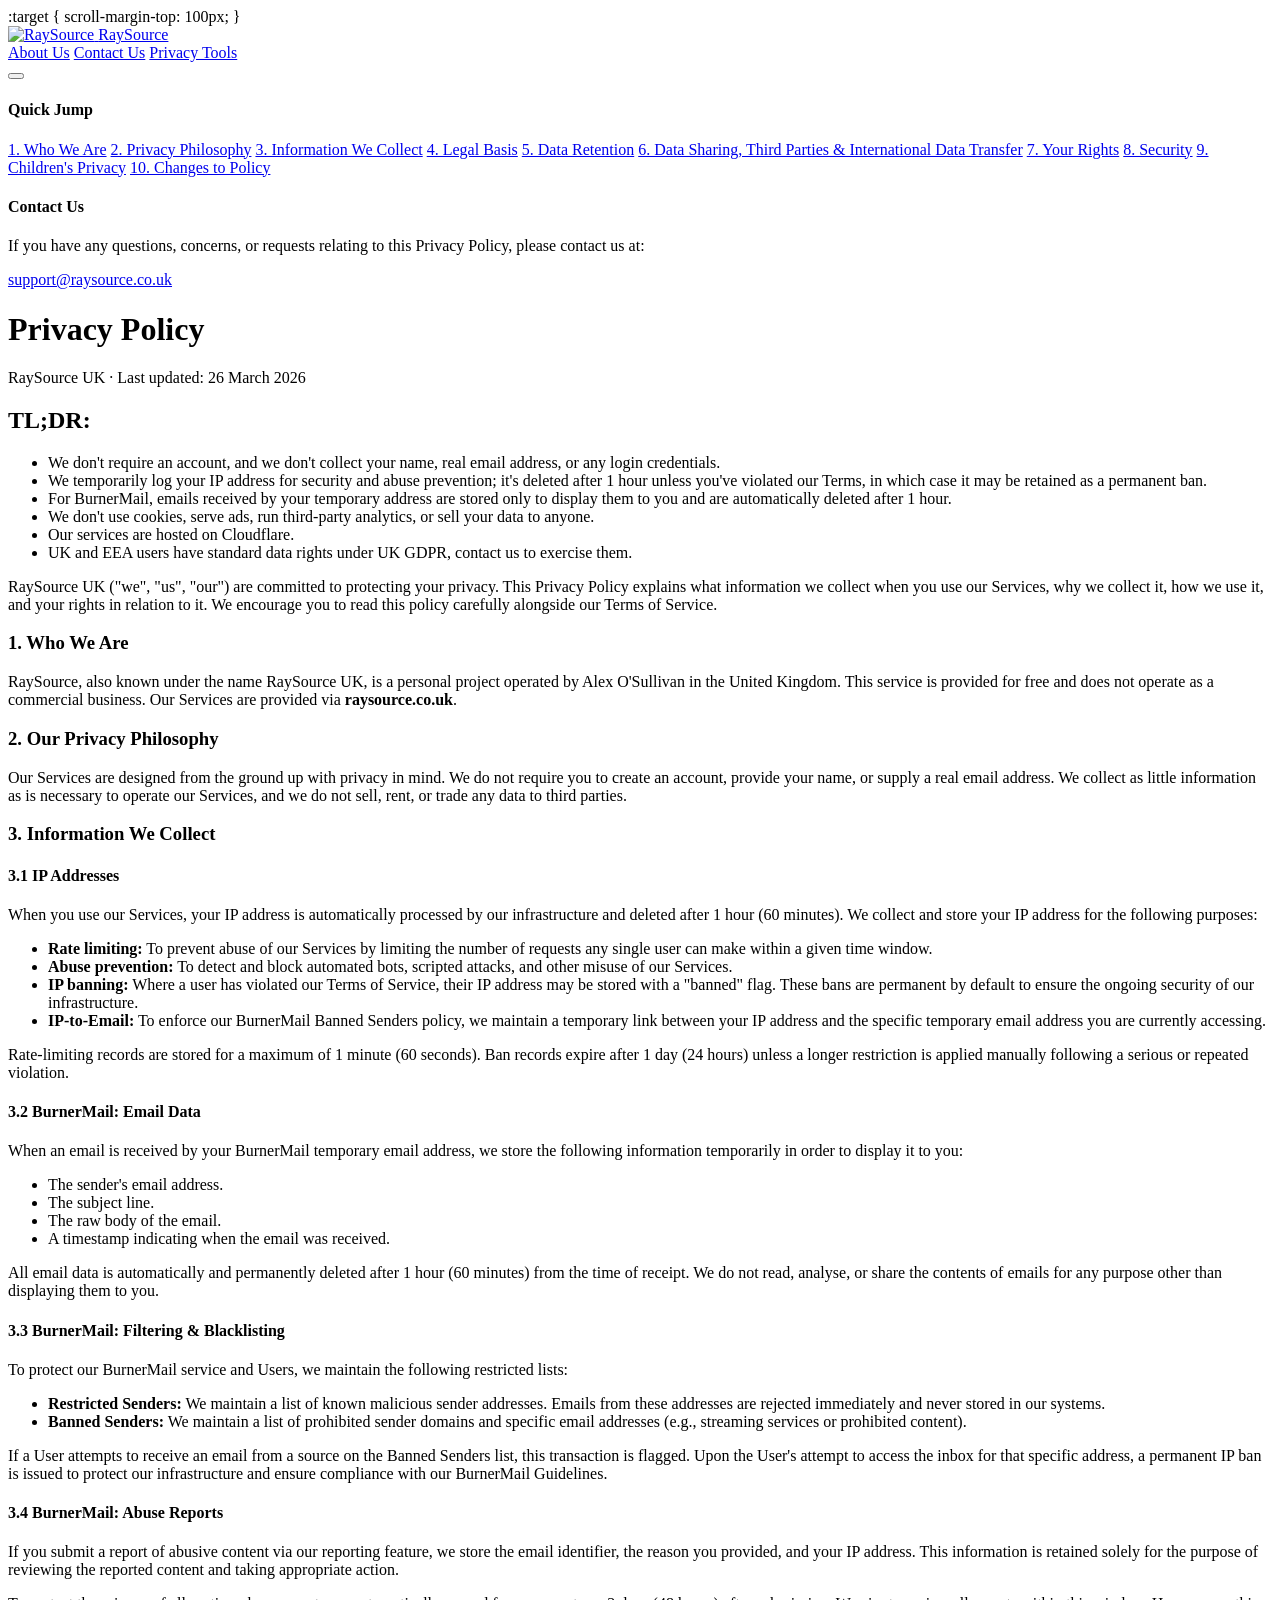
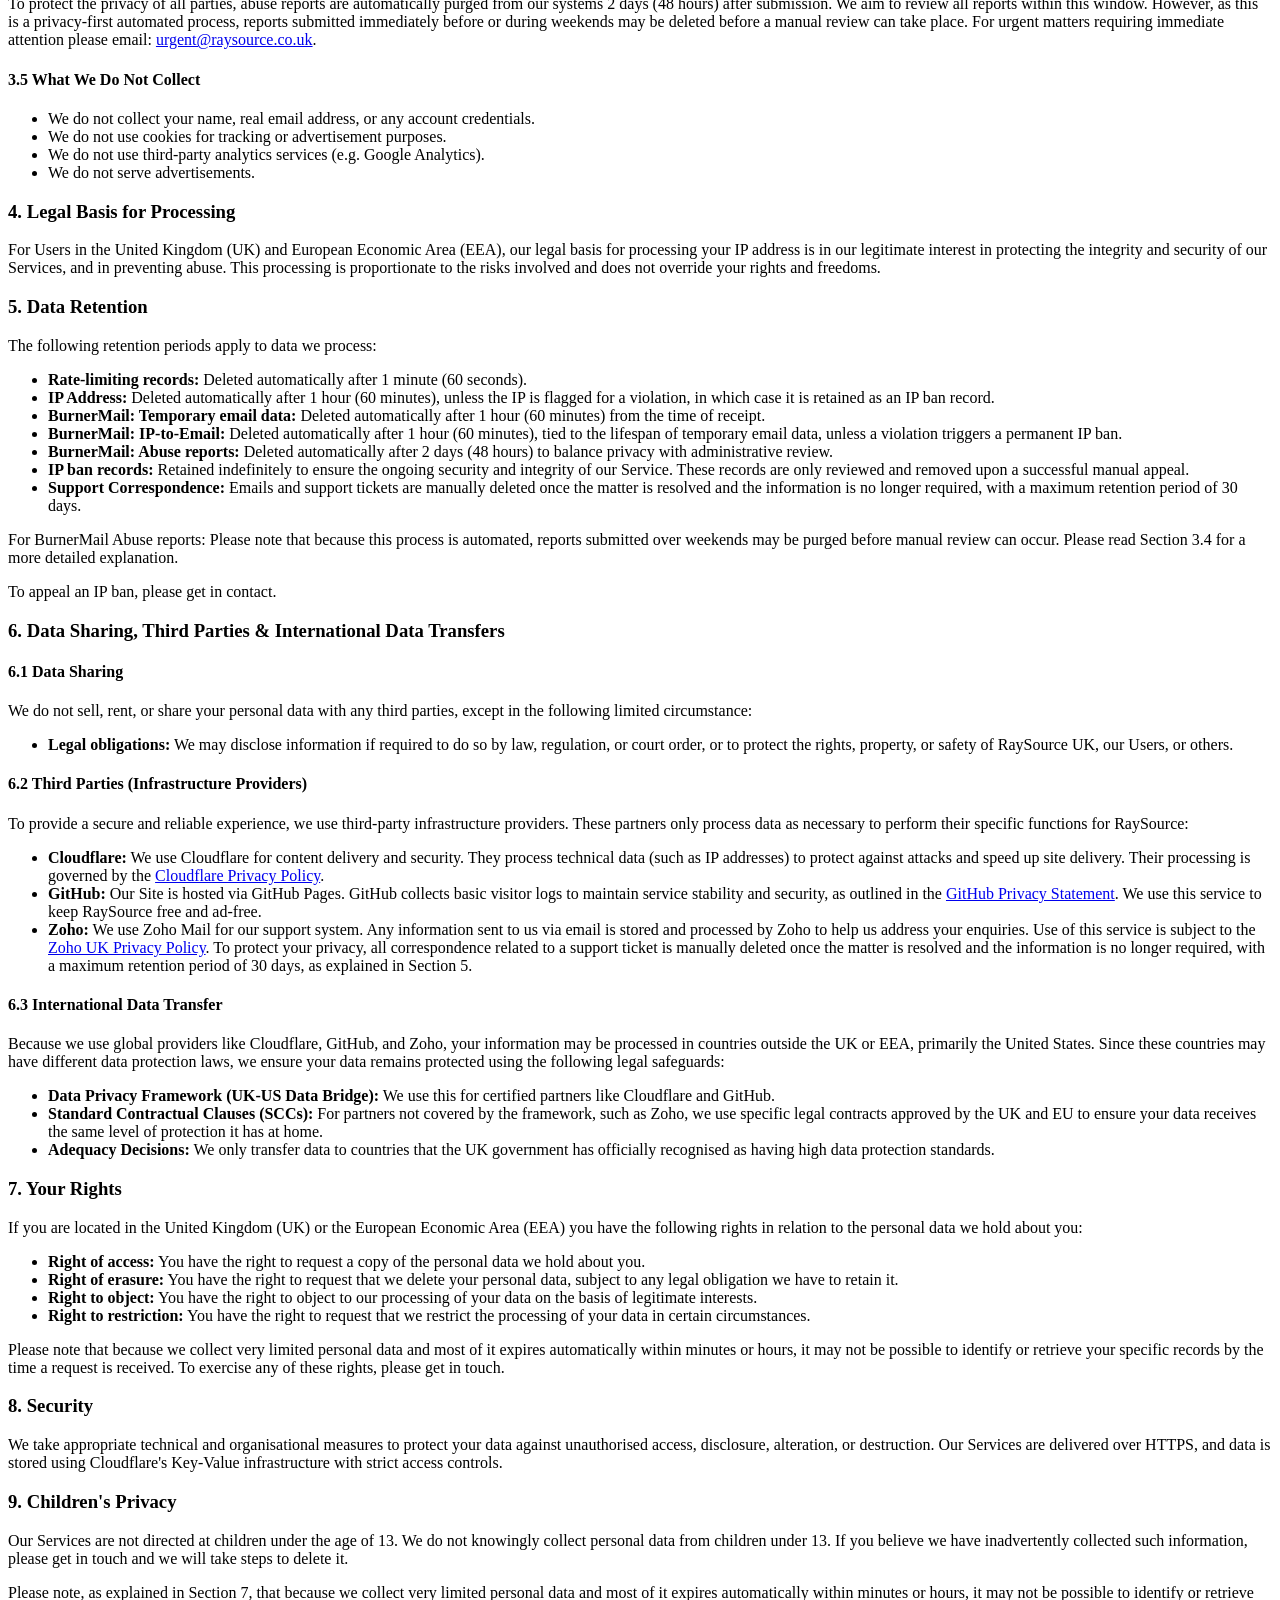
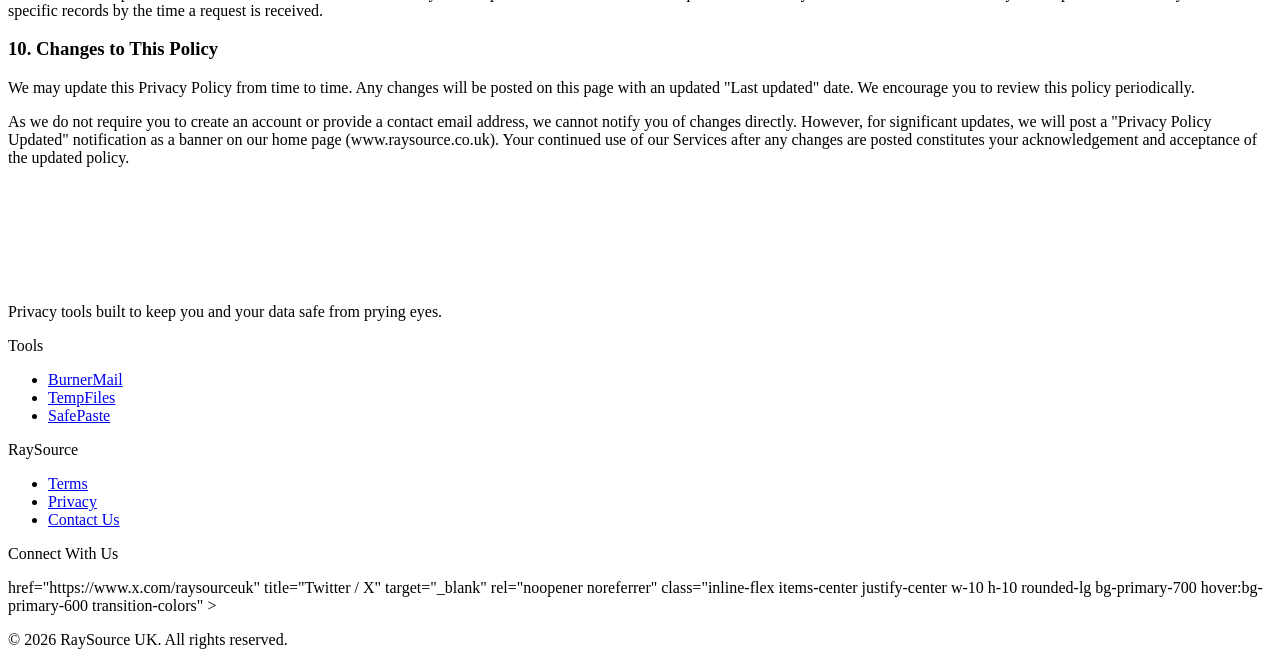
==== commit d624d0b4: "Update index.html" ====
--- a/privacy/index.html
+++ b/privacy/index.html
@@ -8,7 +8,8 @@
   <meta name="title" content="RaySource - Privacy Policy">
   <meta name="description" content="Last Updated: 26 March 2026. Secure your privacy with disposable emails and self-destructing tools.">
 
-  <link rel="stylesheet" href="/assets/main.css" />
+      <link rel="stylesheet" href="/main.css" />
+      <link rel="stylesheet" href="/assets/output.css"
   
   <style>
     :target { scroll-margin-top: 100px; }
--- a/main.css
+++ b/main.css
@@ -0,0 +1,203 @@
+@import "tailwindcss";
+
+@theme {
+  /* ── Fonts ── */
+  --font-sans: "Lato", sans-serif;
+  --font-serif: "Lato", serif;
+  --font-mono: "Lato", monospace;
+
+  /* ── Primary (dark charcoal) ── */
+  --color-primary-50:  #f2f3f4;
+  --color-primary-100: #d9dbe0;
+  --color-primary-200: #b3b8c2;
+  --color-primary-300: #8d95a3;
+  --color-primary-400: #677285;
+  --color-primary-500: #4e5666;
+  --color-primary-600: #3c4252;
+  --color-primary-700: #2e3340;
+  --color-primary-800: #252830;
+  --color-primary-900: #1a1d24;
+  --color-primary:     #252830;
+
+  /* ── Secondary (mid slate-gray) ── */
+  --color-secondary-50:  #f4f5f7;
+  --color-secondary-100: #dde0e6;
+  --color-secondary-200: #bcc1cd;
+  --color-secondary-300: #9ba3b4;
+  --color-secondary-400: #7a859a;
+  --color-secondary-500: #606b80;
+  --color-secondary-600: #4a5060;
+  --color-secondary-700: #393e4c;
+  --color-secondary-800: #2b2e39;
+  --color-secondary-900: #1d1f27;
+  --color-secondary:     #4a5060;
+
+  /* ── Tracking ── */
+  --tracking-xs: -0.02em;
+}
+
+/* ── Google Font ── */
+@import url("https://fonts.googleapis.com/css2?family=Lato:wght@300;400;600;700;900&display=swap");
+
+/* ── Global ── */
+html {
+  scroll-behavior: smooth;
+}
+
+/* ── Fade-up animation ── */
+@keyframes fadeUp {
+  from { opacity: 0; transform: translateY(24px); }
+  to   { opacity: 1; transform: translateY(0); }
+}
+
+.fade-up          { animation: fadeUp 0.6s ease forwards; }
+.delay-100        { animation-delay: 0.1s; opacity: 0; }
+.delay-200        { animation-delay: 0.2s; opacity: 0; }
+.delay-300        { animation-delay: 0.3s; opacity: 0; }
+.delay-400        { animation-delay: 0.4s; opacity: 0; }
+.delay-500        { animation-delay: 0.5s; opacity: 0; }
+
+/* ── Tool icon hover lift ── */
+.tool-card {
+  transition: transform 0.25s ease, filter 0.25s ease;
+}
+.tool-card:hover {
+  transform: translateY(-6px);
+  filter: brightness(1.1);
+}
+
+.content-container {
+  max-width: 800px;
+  margin: 0 auto;
+  padding: 20px;
+  text-align: left;
+  line-height: 1.6;
+}
+
+.top-banner {
+  background-color: #262831;
+  color: white;
+  text-align: center;
+  padding: 10px;
+  font-size: 14px;
+  position: relative;
+  z-index: 1000;
+}
+
+.close-btn {
+  position: absolute;
+  right: 20px;
+  top: 50%;
+  transform: translateY(-50%);
+  background: none;
+  border: none;
+  color: white;
+  font-size: 20px;
+  cursor: pointer;
+}
+
+.banner-link {
+  color: #DADBDF;
+  text-decoration: underline;
+  font-weight: bold;
+}
+
+.banner-link:hover {
+  color: #F9FAFF;
+  text-decoration: none;
+}
+
+.four-oh-four-content-container {
+  display: flex;
+  flex-direction: column;
+  justify-content: center;
+  align-items: center;
+  min-height: 100vh;
+  text-align: center;
+}
+
+.button-group {
+  display: flex;
+  gap: 16px;
+  justify-content: center;
+  flex-wrap: wrap;
+}
+
+.btn-outline {
+  display: inline-flex;
+  align-items: center;
+  justify-content: center;
+  px: 32px;
+  padding: 12px 32px;
+  border: 1px solid var(--color-primary-300);
+  color: white;
+  font-weight: 600;
+  border-radius: 6px;
+  transition: background-color 0.2s;
+}
+.btn-outline:hover {
+  background-color: var(--color-primary-700);
+}
+
+.btn-solid {
+  display: inline-flex;
+  align-items: center;
+  justify-content: center;
+  padding: 12px 32px;
+  background-color: var(--color-primary-500);
+  color: white;
+  font-weight: 600;
+  border-radius: 6px;
+  transition: background-color 0.2s;
+}
+.btn-solid:hover {
+  background-color: var(--color-primary-400);
+}
+
+.policy-grid {
+  @apply flex flex-col lg:flex-row gap-16;
+}
+
+.sidebar-link {
+  @apply text-primary-300 hover:text-white transition-colors text-sm;
+}
+
+.info-card {
+  @apply p-6 bg-primary-800/40 border border-primary-600/30 rounded-xl;
+}
+
+.policy-heading-1 {
+  @apply text-5xl font-extrabold text-white mb-4 tracking-tight;
+}
+
+.policy-heading-2 {
+  @apply text-2xl font-bold text-white mb-4;
+}
+
+.policy-heading-3 {
+  @apply text-lg font-semibold text-white mb-2;
+}
+
+.policy-list {
+  @apply space-y-3 text-sm text-primary-200 leading-relaxed list-disc list-inside;
+}
+
+.policy-list-none {
+  @apply space-y-2 list-none;
+}
+
+.policy-text {
+  @apply text-primary-100 leading-relaxed text-sm;
+}
+
+.nav-brand {
+  @apply flex items-center gap-3 font-bold text-lg text-white tracking-wide;
+}
+
+.nav-link {
+  @apply text-primary-100 hover:text-white transition-colors text-sm font-medium;
+}
+
+.footer-label {
+  @apply mb-3 font-semibold text-primary-300 text-sm uppercase tracking-wider;
+}
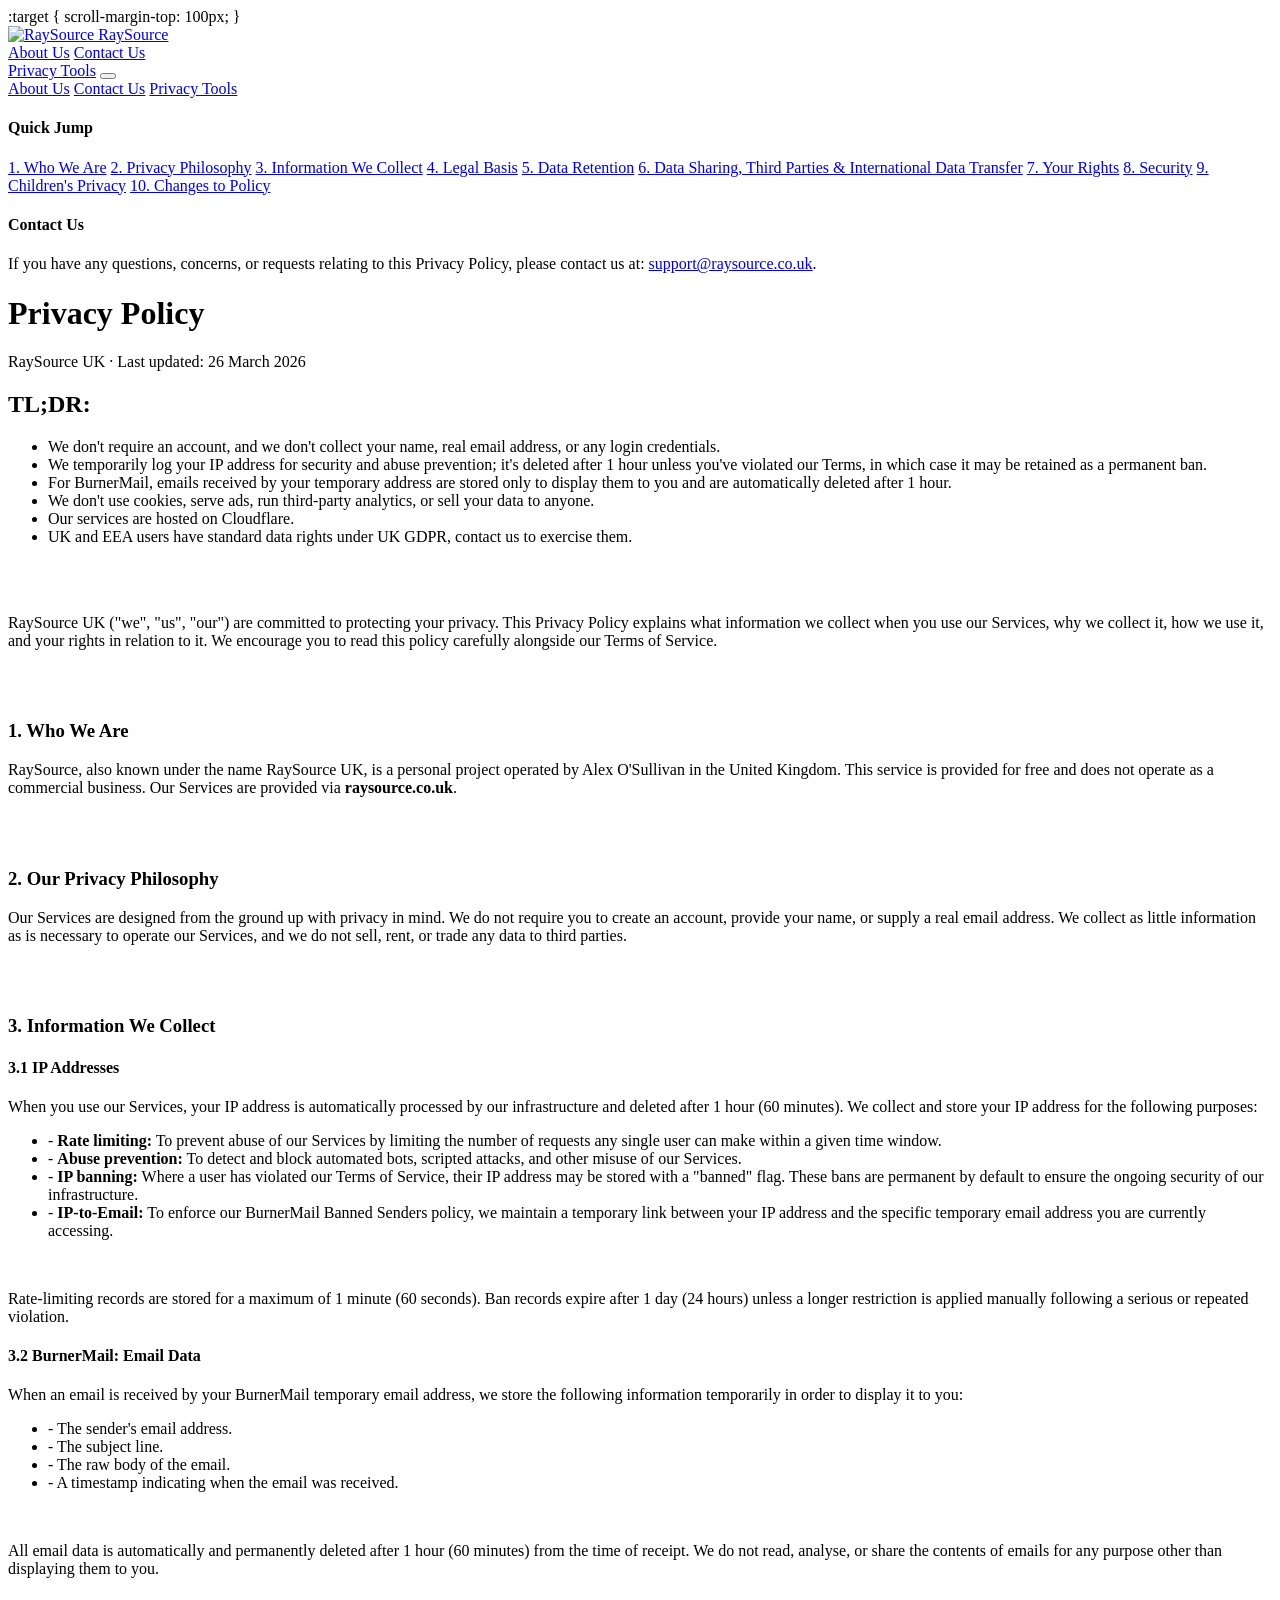
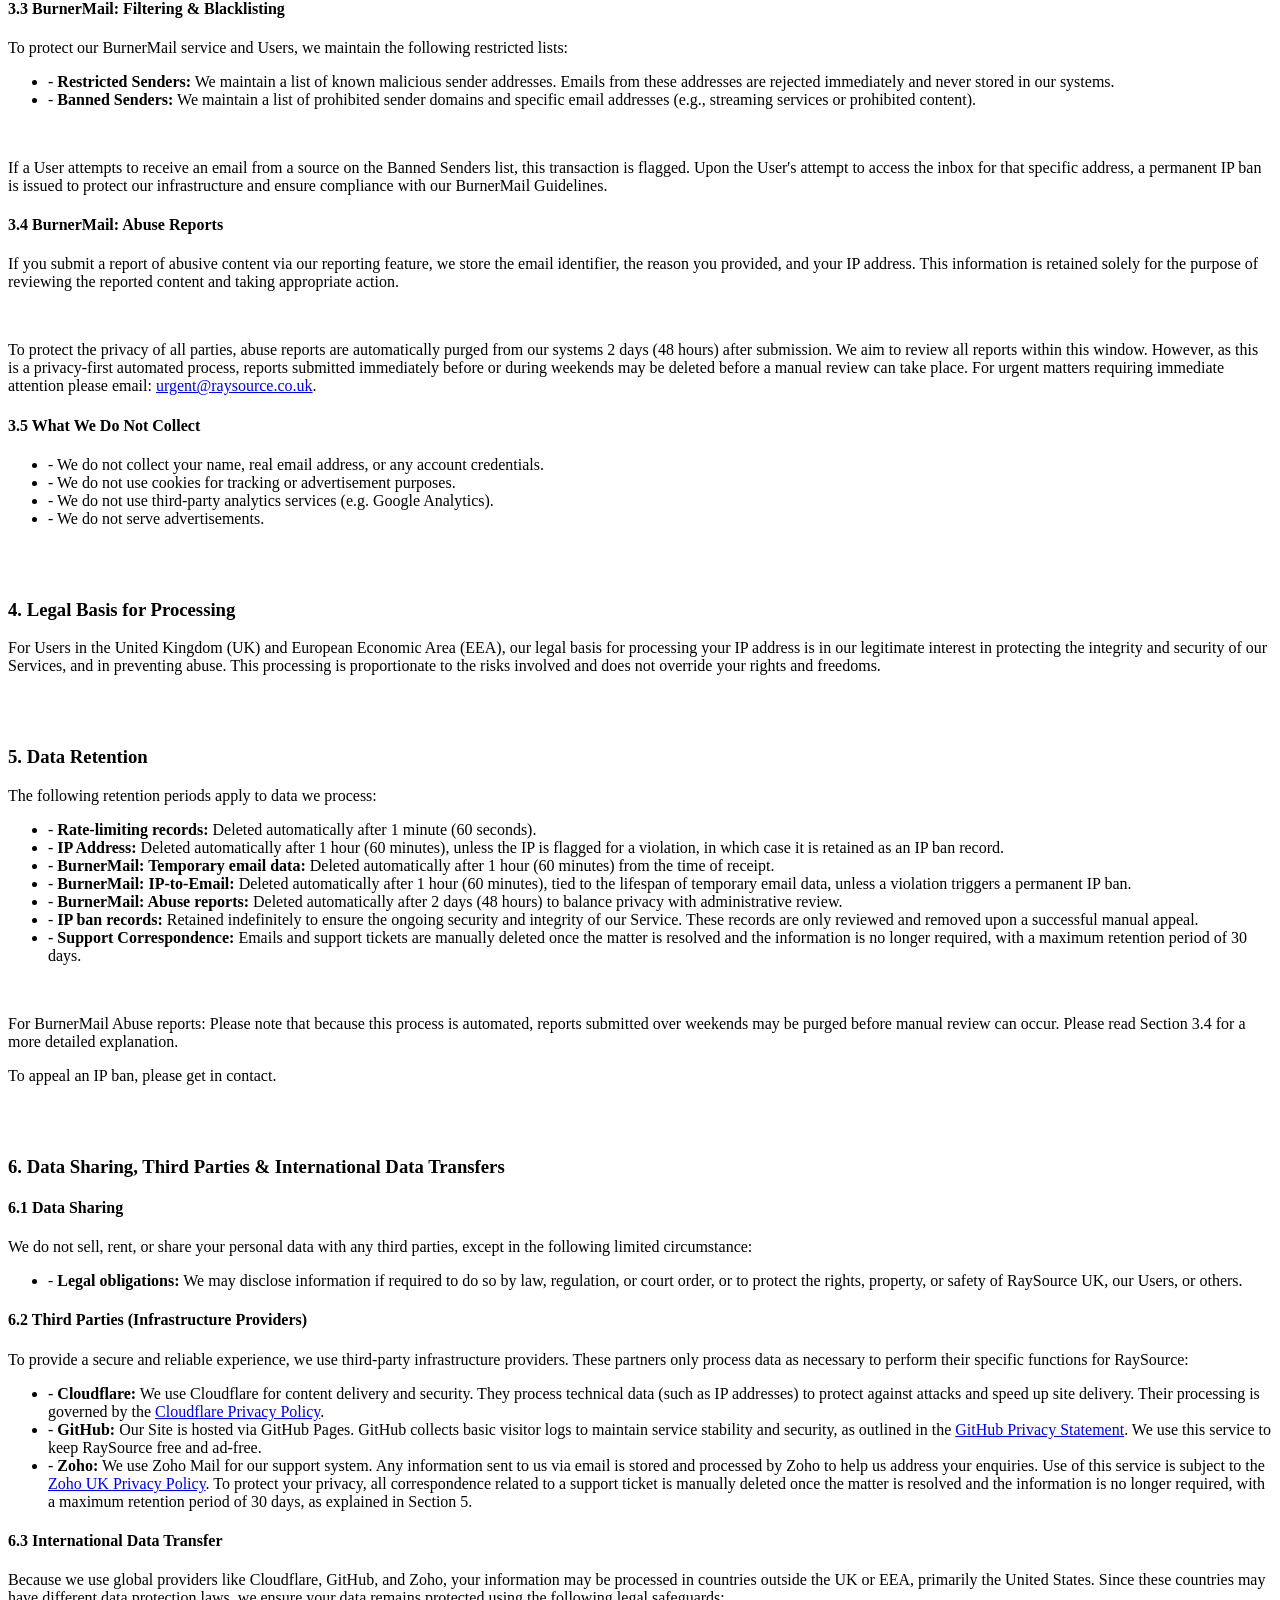
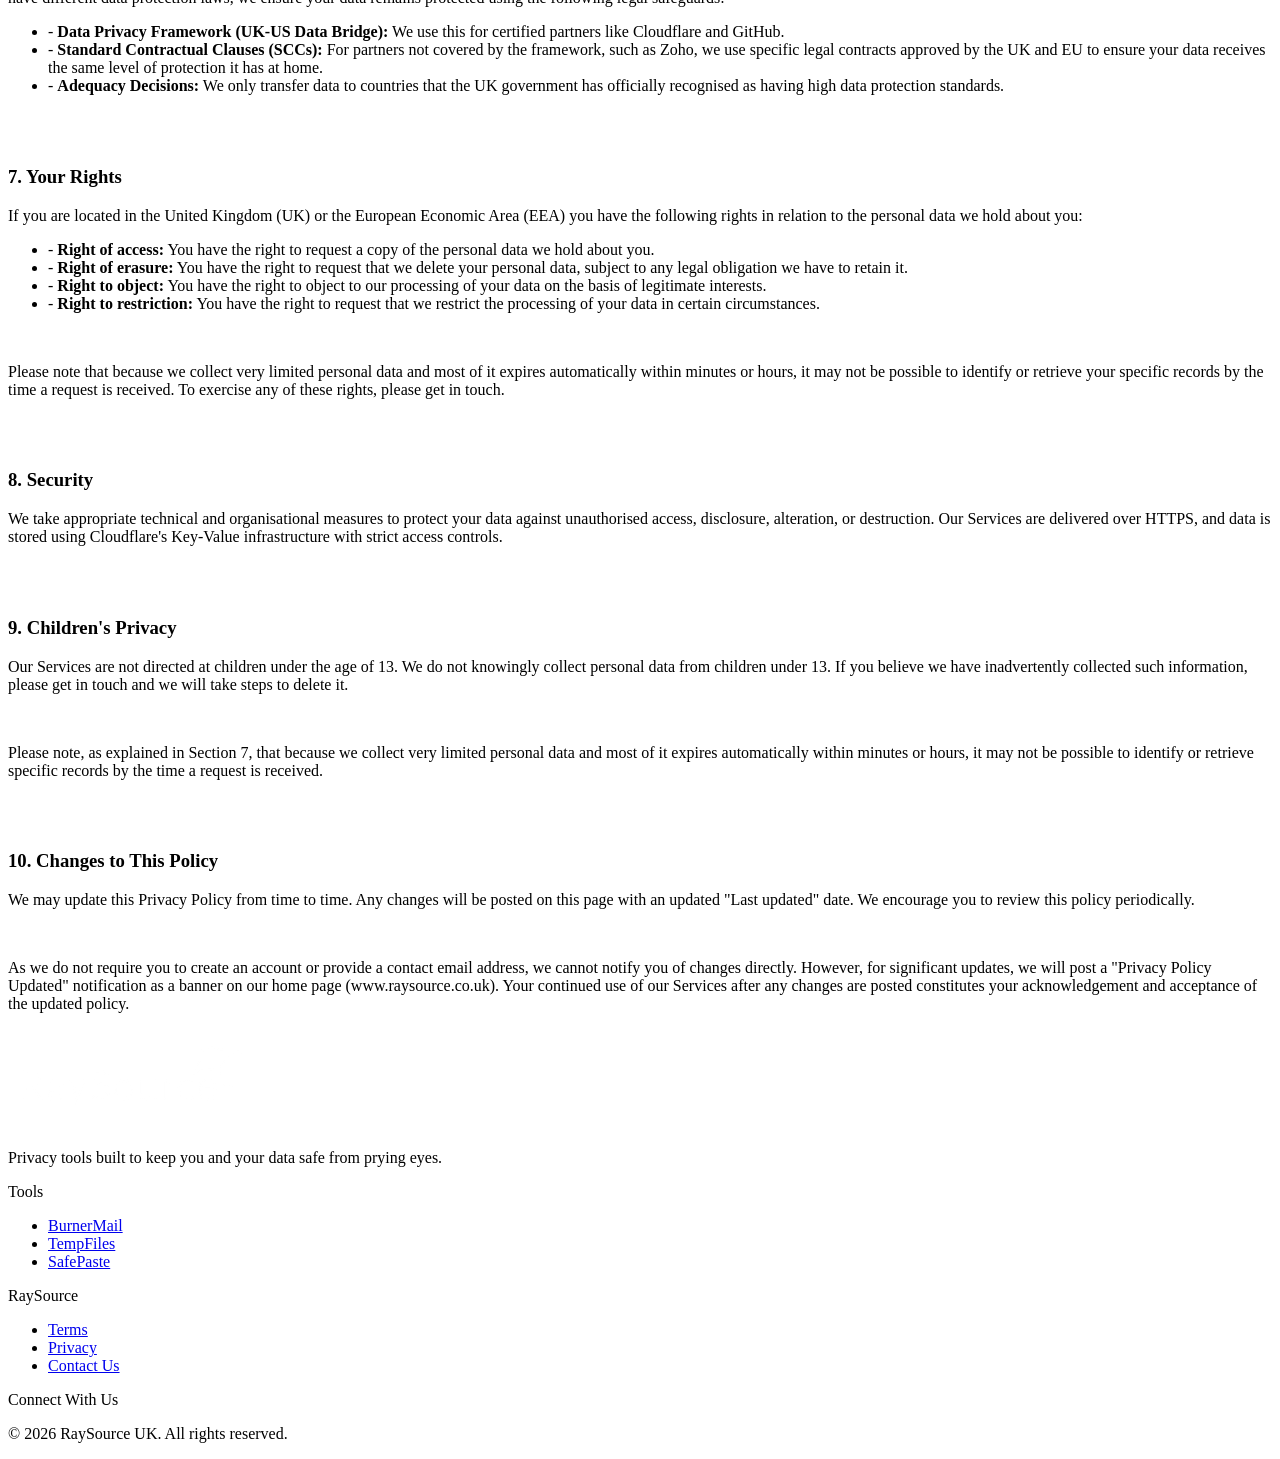
==== commit 81099cd3: "Update index.html" ====
--- a/privacy/index.html
+++ b/privacy/index.html
@@ -18,30 +18,56 @@
 
 <body class="font-sans antialiased bg-primary-800 text-white">
 
-  <!-- Navbar -->
-  <nav class="sticky top-0 z-50 bg-secondary-600/95 backdrop-blur-md shadow-lg border-b border-white/5" id="navbar">
-    <div class="max-w-7xl mx-auto px-4 sm:px-6 lg:px-8">
-      <div class="flex items-center justify-between h-16">
-        <!-- Brand -->
-        <a href="/" class="nav-brand">
-          <img src="/assets/logo.png" alt="RaySource" width="40" height="40" class="w-10 h-10 object-contain" />
-          <span>RaySource</span>
-        </a>
-
-        <!-- Desktop Links -->
-        <div class="hidden md:flex items-center gap-8">
-          <a href="/about-us" class="nav-link">About Us</a>
-          <a href="/contact-us" class="nav-link">Contact Us</a>
-          <a href="/tools" class="inline-flex items-center px-4 py-2 bg-primary-800 text-white text-sm font-semibold rounded-md hover:bg-primary-900 transition-all border border-white/10">Privacy Tools</a>
-        </div>
-
-        <!-- Mobile Toggle -->
-        <button id="nav-toggle" class="md:hidden p-2 text-primary-100" aria-label="Toggle navigation">
-          <i class="fa-solid fa-bars text-xl"></i>
-        </button>
+    <!-- Navbar -->
+    <nav class="sticky top-0 z-50 bg-secondary shadow-lg" id="navbar">
+      <div class="max-w-7xl mx-auto px-4 sm:px-6 lg:px-8">
+        <div class="flex items-center justify-between h-16">
+
+          <!-- Brand -->
+          <a href="/" class="flex items-center gap-3">
+            <img
+              src="/assets/logo.png"
+              alt="RaySource"
+              width="40" height="40"
+              class="w-10 h-10 object-contain"
+            />
+            <span class="font-bold text-lg text-white tracking-wide">RaySource</span>
+          </a>
+
+          <!-- Desktop nav links -->
+          <div class="hidden md:flex items-center gap-8">
+            <a href="/about-us" class="text-primary-100 hover:text-white transition-colors text-sm font-medium">About Us</a>
+            <a href="/contact-us" class="text-primary-100 hover:text-white transition-colors text-sm font-medium">Contact Us</a>
+          </div>
+
+          <!-- CTA + mobile toggle -->
+          <div class="flex items-center gap-3">
+            <a
+              href="/tools"
+              class="hidden md:inline-flex items-center px-4 py-2 bg-primary-800 text-white text-sm font-semibold rounded-md hover:bg-primary-900 transition-colors"
+            >Privacy Tools</a>
+
+            <!-- Hamburger -->
+            <button
+              id="nav-toggle"
+              class="md:hidden flex flex-col gap-1 p-2"
+              aria-label="Toggle navigation"
+            >
+              <span class="block w-6 h-0.5 bg-primary-100 rounded-full"></span>
+              <span class="block w-6 h-0.5 bg-primary-100 rounded-full"></span>
+              <span class="block w-6 h-0.5 bg-primary-100 rounded-full"></span>
+            </button>
+          </div>
+        </div>
+
+        <!-- Mobile menu -->
+        <div id="mobile-menu" class="hidden md:hidden pb-4 flex-col gap-3">
+          <a href="/about-us" class="text-primary-100 hover:text-white text-sm font-medium py-2">About Us</a>
+          <a href="/contact-us" class="text-primary-100 hover:text-white text-sm font-medium py-2">Contact Us</a>
+          <a href="/tools" class="inline-flex items-center px-4 py-2 bg-primary-800 text-white text-sm font-semibold rounded-md w-fit">Privacy Tools</a>
+        </div>
       </div>
-    </div>
-  </nav>
+    </nav>
 
   <!-- Main Content -->
   <div class="bg-secondary-600 min-h-screen">
@@ -71,9 +97,7 @@
             <!-- Contact Box -->
             <div class="info-card">
               <h4 class="text-white font-bold mb-2 text-sm">Contact Us</h4>
-              <p class="text-primary-300 text-xs mb-4 leading-relaxed">If you have any questions, concerns, or requests relating to this Privacy Policy, please contact us at:</p>
-              <a href="mailto:support@raysource.co.uk" class="text-white text-xs font-bold underline hover:text-primary-100">
-                support@raysource.co.uk
+              <p class="text-primary-300 text-xs mb-4 leading-relaxed">If you have any questions, concerns, or requests relating to this Privacy Policy, please contact us at: <a href="mailto:support@raysource.co.uk" class="underline hover:text-white">support@raysource.co.uk</a>.</p>
               </a>
             </div>
           </div>
@@ -98,22 +122,26 @@
               <li>UK and EEA users have standard data rights under UK GDPR, contact us to exercise them.</li>
             </ul>
           </div>
-
+          <br>
+          <br>
           <!-- Privacy Policy -->
           <div class="space-y-16">
 
             <p class="text-base italic text-primary-100">RaySource UK ("we", "us", "our") are committed to protecting your privacy. This Privacy Policy explains what information we collect when you use our Services, why we collect it, how we use it, and your rights in relation to it. We encourage you to read this policy carefully alongside our Terms of Service.</p>
-
+            <br>
+            <br>
             <section id="who-we-are">
               <h3>1. Who We Are</h3>
               <p>RaySource, also known under the name RaySource UK, is a personal project operated by Alex O'Sullivan in the United Kingdom. This service is provided for free and does not operate as a commercial business. Our Services are provided via <strong>raysource.co.uk</strong>.</p>
             </section>
-
+            <br>
+            <br>
             <section id="philosophy">
               <h3>2. Our Privacy Philosophy</h3>
               <p>Our Services are designed from the ground up with privacy in mind. We do not require you to create an account, provide your name, or supply a real email address. We collect as little information as is necessary to operate our Services, and we do not sell, rent, or trade any data to third parties.</p>
             </section>
-
+            <br>
+            <br>
             <section id="info-collect">
               <h3>3. Information We Collect</h3>
 
@@ -122,11 +150,12 @@
                   <h4>3.1 IP Addresses</h4>
                   <p>When you use our Services, your IP address is automatically processed by our infrastructure and deleted after 1 hour (60 minutes). We collect and store your IP address for the following purposes:</p>
                   <ul class="policy-list-none">
-                    <li><strong>Rate limiting:</strong> To prevent abuse of our Services by limiting the number of requests any single user can make within a given time window.</li>
-                    <li><strong>Abuse prevention:</strong> To detect and block automated bots, scripted attacks, and other misuse of our Services.</li>
-                    <li><strong>IP banning:</strong> Where a user has violated our Terms of Service, their IP address may be stored with a "banned" flag. These bans are permanent by default to ensure the ongoing security of our infrastructure.</li>
-                    <li><strong>IP-to-Email:</strong> To enforce our BurnerMail Banned Senders policy, we maintain a temporary link between your IP address and the specific temporary email address you are currently accessing.</li>
-                  </ul>
+                    <li>- <strong>Rate limiting:</strong> To prevent abuse of our Services by limiting the number of requests any single user can make within a given time window.</li>
+                    <li>- <strong>Abuse prevention:</strong> To detect and block automated bots, scripted attacks, and other misuse of our Services.</li>
+                    <li>- <strong>IP banning:</strong> Where a user has violated our Terms of Service, their IP address may be stored with a "banned" flag. These bans are permanent by default to ensure the ongoing security of our infrastructure.</li>
+                    <li>- <strong>IP-to-Email:</strong> To enforce our BurnerMail Banned Senders policy, we maintain a temporary link between your IP address and the specific temporary email address you are currently accessing.</li>
+                  </ul>
+                  <br>
                   <p>Rate-limiting records are stored for a maximum of 1 minute (60 seconds). Ban records expire after 1 day (24 hours) unless a longer restriction is applied manually following a serious or repeated violation.</p>
                 </div>
 
@@ -134,11 +163,12 @@
                   <h4>3.2 BurnerMail: Email Data</h4>
                   <p>When an email is received by your BurnerMail temporary email address, we store the following information temporarily in order to display it to you:</p>
                   <ul class="policy-list-none">
-                    <li>The sender's email address.</li>
-                    <li>The subject line.</li>
-                    <li>The raw body of the email.</li>
-                    <li>A timestamp indicating when the email was received.</li>
-                  </ul>
+                    <li>- The sender's email address.</li>
+                    <li>- The subject line.</li>
+                    <li>- The raw body of the email.</li>
+                    <li>- A timestamp indicating when the email was received.</li>
+                  </ul>
+                  <br>
                   <p>All email data is automatically and permanently deleted after 1 hour (60 minutes) from the time of receipt. We do not read, analyse, or share the contents of emails for any purpose other than displaying them to you.</p>
                 </div>
 
@@ -146,51 +176,57 @@
                   <h4>3.3 BurnerMail: Filtering & Blacklisting</h4>
                   <p>To protect our BurnerMail service and Users, we maintain the following restricted lists:</p>
                   <ul class="policy-list-none">
-                    <li><strong>Restricted Senders:</strong> We maintain a list of known malicious sender addresses. Emails from these addresses are rejected immediately and never stored in our systems.</li>
-                    <li><strong>Banned Senders:</strong> We maintain a list of prohibited sender domains and specific email addresses (e.g., streaming services or prohibited content).</li>
-                  </ul>
+                    <li>- <strong>Restricted Senders:</strong> We maintain a list of known malicious sender addresses. Emails from these addresses are rejected immediately and never stored in our systems.</li>
+                    <li>- <strong>Banned Senders:</strong> We maintain a list of prohibited sender domains and specific email addresses (e.g., streaming services or prohibited content).</li>
+                  </ul>
+                  <br>
                   <p>If a User attempts to receive an email from a source on the Banned Senders list, this transaction is flagged. Upon the User's attempt to access the inbox for that specific address, a permanent IP ban is issued to protect our infrastructure and ensure compliance with our BurnerMail Guidelines.</p>
                 </div>
 
                 <div>
                   <h4>3.4 BurnerMail: Abuse Reports</h4>
                   <p>If you submit a report of abusive content via our reporting feature, we store the email identifier, the reason you provided, and your IP address. This information is retained solely for the purpose of reviewing the reported content and taking appropriate action.</p>
+                  <br>
                   <p>To protect the privacy of all parties, abuse reports are automatically purged from our systems 2 days (48 hours) after submission. We aim to review all reports within this window. However, as this is a privacy-first automated process, reports submitted immediately before or during weekends may be deleted before a manual review can take place. For urgent matters requiring immediate attention please email: <a href="mailto:urgent@raysource.co.uk" class="underline hover:text-white">urgent@raysource.co.uk</a>.</p>
                 </div>
 
                 <div>
                   <h4>3.5 What We Do Not Collect</h4>
                   <ul class="policy-list-none">
-                    <li>We do not collect your name, real email address, or any account credentials.</li>
-                    <li>We do not use cookies for tracking or advertisement purposes.</li>
-                    <li>We do not use third-party analytics services (e.g. Google Analytics).</li>
-                    <li>We do not serve advertisements.</li>
+                    <li>- We do not collect your name, real email address, or any account credentials.</li>
+                    <li>- We do not use cookies for tracking or advertisement purposes.</li>
+                    <li>- We do not use third-party analytics services (e.g. Google Analytics).</li>
+                    <li>- We do not serve advertisements.</li>
                   </ul>
                 </div>
               </div>
             </section>
-
+            <br>
+            <br>
             <section id="legal-basis">
               <h3>4. Legal Basis for Processing</h3>
               <p>For Users in the United Kingdom (UK) and European Economic Area (EEA), our legal basis for processing your IP address is in our legitimate interest in protecting the integrity and security of our Services, and in preventing abuse. This processing is proportionate to the risks involved and does not override your rights and freedoms.</p>
             </section>
-
+            <br>
+            <br>
             <section id="retention">
               <h3>5. Data Retention</h3>
               <p>The following retention periods apply to data we process:</p>
               <ul class="policy-list-none">
-                <li><strong>Rate-limiting records:</strong> Deleted automatically after 1 minute (60 seconds).</li>
-                <li><strong>IP Address:</strong> Deleted automatically after 1 hour (60 minutes), unless the IP is flagged for a violation, in which case it is retained as an IP ban record.</li>
-                <li><strong>BurnerMail: Temporary email data:</strong> Deleted automatically after 1 hour (60 minutes) from the time of receipt.</li>
-                <li><strong>BurnerMail: IP-to-Email:</strong> Deleted automatically after 1 hour (60 minutes), tied to the lifespan of temporary email data, unless a violation triggers a permanent IP ban.</li>
-                <li><strong>BurnerMail: Abuse reports:</strong> Deleted automatically after 2 days (48 hours) to balance privacy with administrative review.</li>
-                <li><strong>IP ban records:</strong> Retained indefinitely to ensure the ongoing security and integrity of our Service. These records are only reviewed and removed upon a successful manual appeal.</li>
-                <li><strong>Support Correspondence:</strong> Emails and support tickets are manually deleted once the matter is resolved and the information is no longer required, with a maximum retention period of 30 days.</li>
+                <li>- <strong>Rate-limiting records:</strong> Deleted automatically after 1 minute (60 seconds).</li>
+                <li>- <strong>IP Address:</strong> Deleted automatically after 1 hour (60 minutes), unless the IP is flagged for a violation, in which case it is retained as an IP ban record.</li>
+                <li>- <strong>BurnerMail: Temporary email data:</strong> Deleted automatically after 1 hour (60 minutes) from the time of receipt.</li>
+                <li>- <strong>BurnerMail: IP-to-Email:</strong> Deleted automatically after 1 hour (60 minutes), tied to the lifespan of temporary email data, unless a violation triggers a permanent IP ban.</li>
+                <li>- <strong>BurnerMail: Abuse reports:</strong> Deleted automatically after 2 days (48 hours) to balance privacy with administrative review.</li>
+                <li>- <strong>IP ban records:</strong> Retained indefinitely to ensure the ongoing security and integrity of our Service. These records are only reviewed and removed upon a successful manual appeal.</li>
+                <li>- <strong>Support Correspondence:</strong> Emails and support tickets are manually deleted once the matter is resolved and the information is no longer required, with a maximum retention period of 30 days.</li>
               </ul>
+              <br>
               <p>For BurnerMail Abuse reports: Please note that because this process is automated, reports submitted over weekends may be purged before manual review can occur. Please read Section 3.4 for a more detailed explanation.</p>
               <p>To appeal an IP ban, please get in contact.</p>
             </section>
-
+            <br>
+            <br>
             <section id="sharing">
               <h3>6. Data Sharing, Third Parties & International Data Transfers</h3>
 
@@ -199,7 +235,7 @@
                   <h4>6.1 Data Sharing</h4>
                   <p>We do not sell, rent, or share your personal data with any third parties, except in the following limited circumstance:</p>
                   <ul class="policy-list-none">
-                    <li><strong>Legal obligations:</strong> We may disclose information if required to do so by law, regulation, or court order, or to protect the rights, property, or safety of RaySource UK, our Users, or others.</li>
+                    <li>- <strong>Legal obligations:</strong> We may disclose information if required to do so by law, regulation, or court order, or to protect the rights, property, or safety of RaySource UK, our Users, or others.</li>
                   </ul>
                 </div>
 
@@ -207,9 +243,9 @@
                   <h4>6.2 Third Parties (Infrastructure Providers)</h4>
                   <p>To provide a secure and reliable experience, we use third-party infrastructure providers. These partners only process data as necessary to perform their specific functions for RaySource:</p>
                   <ul class="policy-list-none">
-                    <li><strong>Cloudflare:</strong> We use Cloudflare for content delivery and security. They process technical data (such as IP addresses) to protect against attacks and speed up site delivery. Their processing is governed by the <a href="https://www.cloudflare.com/privacypolicy/" class="underline hover:text-white">Cloudflare Privacy Policy</a>.</li>
-                    <li><strong>GitHub:</strong> Our Site is hosted via GitHub Pages. GitHub collects basic visitor logs to maintain service stability and security, as outlined in the <a href="https://docs.github.com/en/site-policy/privacy-policies/github-general-privacy-statement" class="underline hover:text-white">GitHub Privacy Statement</a>. We use this service to keep RaySource free and ad-free.</li>
-                    <li><strong>Zoho:</strong> We use Zoho Mail for our support system. Any information sent to us via email is stored and processed by Zoho to help us address your enquiries. Use of this service is subject to the <a href="https://www.zoho.com/en-uk/privacy.html" class="underline hover:text-white">Zoho UK Privacy Policy</a>. To protect your privacy, all correspondence related to a support ticket is manually deleted once the matter is resolved and the information is no longer required, with a maximum retention period of 30 days, as explained in Section 5.</li>
+                    <li>- <strong>Cloudflare:</strong> We use Cloudflare for content delivery and security. They process technical data (such as IP addresses) to protect against attacks and speed up site delivery. Their processing is governed by the <a href="https://www.cloudflare.com/privacypolicy/" class="underline hover:text-white">Cloudflare Privacy Policy</a>.</li>
+                    <li>- <strong>GitHub:</strong> Our Site is hosted via GitHub Pages. GitHub collects basic visitor logs to maintain service stability and security, as outlined in the <a href="https://docs.github.com/en/site-policy/privacy-policies/github-general-privacy-statement" class="underline hover:text-white">GitHub Privacy Statement</a>. We use this service to keep RaySource free and ad-free.</li>
+                    <li>- <strong>Zoho:</strong> We use Zoho Mail for our support system. Any information sent to us via email is stored and processed by Zoho to help us address your enquiries. Use of this service is subject to the <a href="https://www.zoho.com/en-uk/privacy.html" class="underline hover:text-white">Zoho UK Privacy Policy</a>. To protect your privacy, all correspondence related to a support ticket is manually deleted once the matter is resolved and the information is no longer required, with a maximum retention period of 30 days, as explained in Section 5.</li>
                   </ul>
                 </div>
 
@@ -217,40 +253,47 @@
                   <h4>6.3 International Data Transfer</h4>
                   <p>Because we use global providers like Cloudflare, GitHub, and Zoho, your information may be processed in countries outside the UK or EEA, primarily the United States. Since these countries may have different data protection laws, we ensure your data remains protected using the following legal safeguards:</p>
                   <ul class="policy-list-none">
-                    <li><strong>Data Privacy Framework (UK-US Data Bridge):</strong> We use this for certified partners like Cloudflare and GitHub.</li>
-                    <li><strong>Standard Contractual Clauses (SCCs):</strong> For partners not covered by the framework, such as Zoho, we use specific legal contracts approved by the UK and EU to ensure your data receives the same level of protection it has at home.</li>
-                    <li><strong>Adequacy Decisions:</strong> We only transfer data to countries that the UK government has officially recognised as having high data protection standards.</li>
+                    <li>- <strong>Data Privacy Framework (UK-US Data Bridge):</strong> We use this for certified partners like Cloudflare and GitHub.</li>
+                    <li>- <strong>Standard Contractual Clauses (SCCs):</strong> For partners not covered by the framework, such as Zoho, we use specific legal contracts approved by the UK and EU to ensure your data receives the same level of protection it has at home.</li>
+                    <li>- <strong>Adequacy Decisions:</strong> We only transfer data to countries that the UK government has officially recognised as having high data protection standards.</li>
                   </ul>
                 </div>
               </div>
             </section>
-
+            <br>
+            <br>
             <section id="rights">
               <h3>7. Your Rights</h3>
               <p>If you are located in the United Kingdom (UK) or the European Economic Area (EEA) you have the following rights in relation to the personal data we hold about you:</p>
               <ul class="policy-list-none">
-                <li><strong>Right of access:</strong> You have the right to request a copy of the personal data we hold about you.</li>
-                <li><strong>Right of erasure:</strong> You have the right to request that we delete your personal data, subject to any legal obligation we have to retain it.</li>
-                <li><strong>Right to object:</strong> You have the right to object to our processing of your data on the basis of legitimate interests.</li>
-                <li><strong>Right to restriction:</strong> You have the right to request that we restrict the processing of your data in certain circumstances.</li>
+                <li>- <strong>Right of access:</strong> You have the right to request a copy of the personal data we hold about you.</li>
+                <li>- <strong>Right of erasure:</strong> You have the right to request that we delete your personal data, subject to any legal obligation we have to retain it.</li>
+                <li>- <strong>Right to object:</strong> You have the right to object to our processing of your data on the basis of legitimate interests.</li>
+                <li>- <strong>Right to restriction:</strong> You have the right to request that we restrict the processing of your data in certain circumstances.</li>
               </ul>
+              <br>
               <p>Please note that because we collect very limited personal data and most of it expires automatically within minutes or hours, it may not be possible to identify or retrieve your specific records by the time a request is received. To exercise any of these rights, please get in touch.</p>
             </section>
-
+            <br>
+            <br>
             <section id="security">
               <h3>8. Security</h3>
               <p>We take appropriate technical and organisational measures to protect your data against unauthorised access, disclosure, alteration, or destruction. Our Services are delivered over HTTPS, and data is stored using Cloudflare's Key-Value infrastructure with strict access controls.</p>
             </section>
-
+            <br>
+            <br>
             <section id="children">
               <h3>9. Children's Privacy</h3>
               <p>Our Services are not directed at children under the age of 13. We do not knowingly collect personal data from children under 13. If you believe we have inadvertently collected such information, please get in touch and we will take steps to delete it.</p>
+              <br>
               <p>Please note, as explained in Section 7, that because we collect very limited personal data and most of it expires automatically within minutes or hours, it may not be possible to identify or retrieve specific records by the time a request is received.</p>
             </section>
-
+            <br>
+            <br>
             <section id="changes">
               <h3>10. Changes to This Policy</h3>
               <p>We may update this Privacy Policy from time to time. Any changes will be posted on this page with an updated "Last updated" date. We encourage you to review this policy periodically.</p>
+              <br>
               <p>As we do not require you to create an account or provide a contact email address, we cannot notify you of changes directly. However, for significant updates, we will post a "Privacy Policy Updated" notification as a banner on our home page (www.raysource.co.uk). Your continued use of our Services after any changes are posted constitutes your acknowledgement and acceptance of the updated policy.</p>
             </section>
 
@@ -278,7 +321,7 @@
 
         <!-- Tools -->
         <div>
-          <p class="footer-label">Tools</p>
+          <p class="mb-3 font-semibold text-primary-300 text-sm uppercase tracking-wider">Tools</p>
           <ul class="space-y-2">
             <li><a href="/tools/burnermail" class="text-white text-sm hover:text-primary-200 transition-colors">BurnerMail</a></li>
             <li><a href="/tools/tempfiles"  class="text-white text-sm hover:text-primary-200 transition-colors">TempFiles</a></li>
@@ -288,7 +331,7 @@
 
         <!-- RaySource links -->
         <div>
-          <p class="footer-label">RaySource</p>
+          <p class="mb-3 font-semibold text-primary-300 text-sm uppercase tracking-wider">RaySource</p>
           <ul class="space-y-2">
             <li><a href="/terms"      class="text-white text-sm hover:text-primary-200 transition-colors">Terms</a></li>
             <li><a href="/privacy"    class="text-white text-sm hover:text-primary-200 transition-colors">Privacy</a></li>
@@ -298,8 +341,8 @@
 
         <!-- Social -->
         <div>
-          <p class="footer-label">Connect With Us</p>
-          
+          <p class="mb-3 font-semibold text-primary-300 text-sm uppercase tracking-wider">Connect With Us</p>
+          <a
             href="https://www.x.com/raysourceuk"
             title="Twitter / X"
             target="_blank"
@@ -329,3 +372,4 @@
   </script>
 </body>
 </html>
+
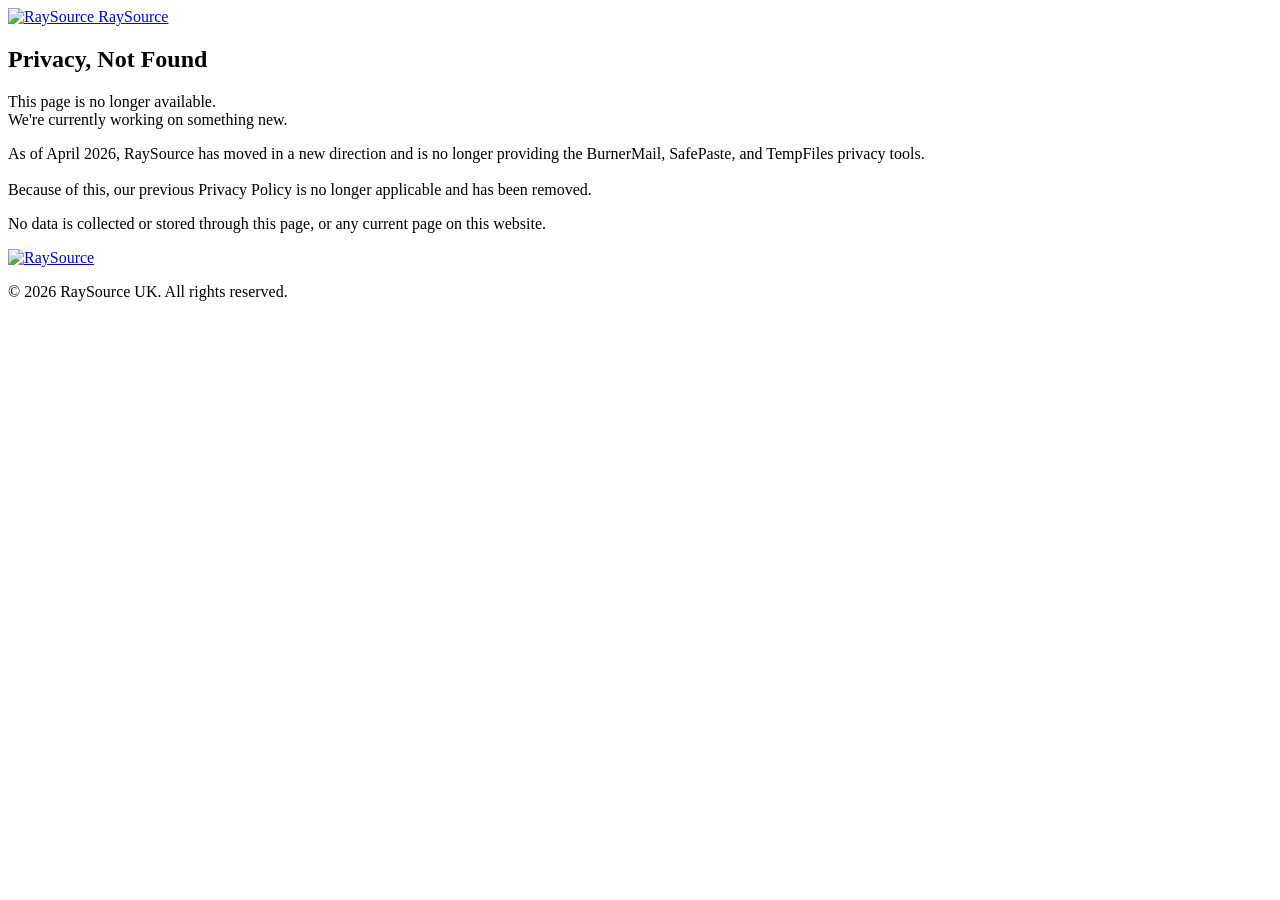
==== commit 9b245069: "Rework" ====
--- a/privacy/index.html
+++ b/privacy/index.html
@@ -1,375 +1,71 @@
 <!DOCTYPE html>
 <html lang="en" class="scroll-smooth">
 <head>
-  <meta charset="UTF-8" />
-  <meta name="viewport" content="width=device-width, initial-scale=1.0" />
-  <title>RaySource – Privacy Policy</title>
+  <meta charset="UTF-8">
+  <meta name="viewport" content="width=device-width, initial-scale=1.0">
 
   <meta name="title" content="RaySource - Privacy Policy">
-  <meta name="description" content="Last Updated: 26 March 2026. Secure your privacy with disposable emails and self-destructing tools.">
+  <meta name="description" content="This privacy page is no longer available.">
 
-      <link rel="stylesheet" href="/main.css" />
-      <link rel="stylesheet" href="/assets/output.css"
-  
-  <style>
-    :target { scroll-margin-top: 100px; }
-  </style>
+  <link rel="stylesheet" href="/main.css" />
+  <link rel="stylesheet" href="/assets/output.css" />
 </head>
 
 <body class="font-sans antialiased bg-primary-800 text-white">
 
-    <!-- Navbar -->
-    <nav class="sticky top-0 z-50 bg-secondary shadow-lg" id="navbar">
-      <div class="max-w-7xl mx-auto px-4 sm:px-6 lg:px-8">
-        <div class="flex items-center justify-between h-16">
-
-          <!-- Brand -->
-          <a href="/" class="flex items-center gap-3">
-            <img
-              src="/assets/logo.png"
-              alt="RaySource"
-              width="40" height="40"
-              class="w-10 h-10 object-contain"
-            />
-            <span class="font-bold text-lg text-white tracking-wide">RaySource</span>
-          </a>
-
-          <!-- Desktop nav links -->
-          <div class="hidden md:flex items-center gap-8">
-            <a href="/about-us" class="text-primary-100 hover:text-white transition-colors text-sm font-medium">About Us</a>
-            <a href="/contact-us" class="text-primary-100 hover:text-white transition-colors text-sm font-medium">Contact Us</a>
-          </div>
-
-          <!-- CTA + mobile toggle -->
-          <div class="flex items-center gap-3">
-            <a
-              href="/tools"
-              class="hidden md:inline-flex items-center px-4 py-2 bg-primary-800 text-white text-sm font-semibold rounded-md hover:bg-primary-900 transition-colors"
-            >Privacy Tools</a>
-
-            <!-- Hamburger -->
-            <button
-              id="nav-toggle"
-              class="md:hidden flex flex-col gap-1 p-2"
-              aria-label="Toggle navigation"
-            >
-              <span class="block w-6 h-0.5 bg-primary-100 rounded-full"></span>
-              <span class="block w-6 h-0.5 bg-primary-100 rounded-full"></span>
-              <span class="block w-6 h-0.5 bg-primary-100 rounded-full"></span>
-            </button>
-          </div>
-        </div>
-
-        <!-- Mobile menu -->
-        <div id="mobile-menu" class="hidden md:hidden pb-4 flex-col gap-3">
-          <a href="/about-us" class="text-primary-100 hover:text-white text-sm font-medium py-2">About Us</a>
-          <a href="/contact-us" class="text-primary-100 hover:text-white text-sm font-medium py-2">Contact Us</a>
-          <a href="/tools" class="inline-flex items-center px-4 py-2 bg-primary-800 text-white text-sm font-semibold rounded-md w-fit">Privacy Tools</a>
-        </div>
+  <!-- Navbar -->
+  <nav class="sticky top-0 z-50 bg-secondary shadow-lg">
+    <div class="max-w-7xl mx-auto px-4 sm:px-6 lg:px-8">
+      <div class="flex items-center justify-center h-16">
+        <a href="/" class="flex items-center gap-3">
+          <img
+            src="/assets/logo.png"
+            alt="RaySource"
+            width="40" height="40"
+            class="w-10 h-10 object-contain"
+          />
+          <span class="font-bold text-lg text-white tracking-wide">RaySource</span>
+        </a>
       </div>
-    </nav>
+    </div>
+  </nav>
 
   <!-- Main Content -->
-  <div class="bg-secondary-600 min-h-screen">
-    <div class="max-w-7xl mx-auto px-4 sm:px-6 lg:px-8 py-16">
-      <div class="policy-grid">
+  <section class="min-h-[calc(100vh-8rem)] flex items-center justify-center text-center px-6">
+    <div class="max-w-2xl">
 
-        <!-- Left Sidebar -->
-        <aside class="lg:w-1/4">
-          <div class="lg:sticky lg:top-24 space-y-10">
+      <h1 class="text-5xl sm:text-6xl font-black mb-6">
+        Privacy, Not Found
+      </h1>
 
-            <div>
-              <h4 class="text-white font-bold mb-6 uppercase tracking-widest text-[10px] opacity-60">Quick Jump</h4>
-              <nav class="flex flex-col space-y-1 text-sm">
-                <a href="#who-we-are" class="sidebar-link">1. Who We Are</a>
-                <a href="#philosophy" class="sidebar-link">2. Privacy Philosophy</a>
-                <a href="#info-collect" class="sidebar-link">3. Information We Collect</a>
-                <a href="#legal-basis" class="sidebar-link">4. Legal Basis</a>
-                <a href="#retention" class="sidebar-link">5. Data Retention</a>
-                <a href="#sharing" class="sidebar-link">6. Data Sharing, Third Parties & International Data Transfer</a>
-                <a href="#rights" class="sidebar-link">7. Your Rights</a>
-                <a href="#security" class="sidebar-link">8. Security</a>
-                <a href="#children" class="sidebar-link">9. Children's Privacy</a>
-                <a href="#changes" class="sidebar-link">10. Changes to Policy</a>
-              </nav>
-            </div>
+      <p class="text-lg text-primary-200 mb-8 leading-relaxed">
+        This page is no longer available.<br />
+        We're currently working on something new.
+      </p>
 
-            <!-- Contact Box -->
-            <div class="info-card">
-              <h4 class="text-white font-bold mb-2 text-sm">Contact Us</h4>
-              <p class="text-primary-300 text-xs mb-4 leading-relaxed">If you have any questions, concerns, or requests relating to this Privacy Policy, please contact us at: <a href="mailto:support@raysource.co.uk" class="underline hover:text-white">support@raysource.co.uk</a>.</p>
-              </a>
-            </div>
-          </div>
-        </aside>
+      <p class="text-sm text-primary-300 leading-relaxed">
+        As of April 2026, RaySource has moved in a new direction and is no longer
+        providing the BurnerMail, SafePaste, and TempFiles privacy tools.
+        <br /><br />
+        Because of this, our previous Privacy Policy is no longer applicable and has been removed.
+      </p>
 
-        <!-- Main content -->
-        <main class="lg:w-3/4 max-w-3xl">
-          <header class="mb-12">
-            <h1 class="policy-heading-1">Privacy Policy</h1>
-            <p class="text-primary-300 text-sm">RaySource UK · Last updated: 26 March 2026</p>
-          </header>
+      <p class="text-xs text-primary-400 mt-8 italic">
+        No data is collected or stored through this page, or any current page on this website.
+      </p>
 
-          <!-- TLDR Summary -->
-          <div class="glass-panel rounded-2xl p-8 mb-16">
-            <h2 class="font-bold text-white mb-4">TL;DR:</h2>
-            <ul class="policy-list">
-              <li>We don't require an account, and we don't collect your name, real email address, or any login credentials.</li>
-              <li>We temporarily log your IP address for security and abuse prevention; it's deleted after 1 hour unless you've violated our Terms, in which case it may be retained as a permanent ban.</li>
-              <li>For BurnerMail, emails received by your temporary address are stored only to display them to you and are automatically deleted after 1 hour.</li>
-              <li>We don't use cookies, serve ads, run third-party analytics, or sell your data to anyone.</li>
-              <li>Our services are hosted on Cloudflare.</li>
-              <li>UK and EEA users have standard data rights under UK GDPR, contact us to exercise them.</li>
-            </ul>
-          </div>
-          <br>
-          <br>
-          <!-- Privacy Policy -->
-          <div class="space-y-16">
-
-            <p class="text-base italic text-primary-100">RaySource UK ("we", "us", "our") are committed to protecting your privacy. This Privacy Policy explains what information we collect when you use our Services, why we collect it, how we use it, and your rights in relation to it. We encourage you to read this policy carefully alongside our Terms of Service.</p>
-            <br>
-            <br>
-            <section id="who-we-are">
-              <h3>1. Who We Are</h3>
-              <p>RaySource, also known under the name RaySource UK, is a personal project operated by Alex O'Sullivan in the United Kingdom. This service is provided for free and does not operate as a commercial business. Our Services are provided via <strong>raysource.co.uk</strong>.</p>
-            </section>
-            <br>
-            <br>
-            <section id="philosophy">
-              <h3>2. Our Privacy Philosophy</h3>
-              <p>Our Services are designed from the ground up with privacy in mind. We do not require you to create an account, provide your name, or supply a real email address. We collect as little information as is necessary to operate our Services, and we do not sell, rent, or trade any data to third parties.</p>
-            </section>
-            <br>
-            <br>
-            <section id="info-collect">
-              <h3>3. Information We Collect</h3>
-
-              <div class="space-y-8">
-                <div>
-                  <h4>3.1 IP Addresses</h4>
-                  <p>When you use our Services, your IP address is automatically processed by our infrastructure and deleted after 1 hour (60 minutes). We collect and store your IP address for the following purposes:</p>
-                  <ul class="policy-list-none">
-                    <li>- <strong>Rate limiting:</strong> To prevent abuse of our Services by limiting the number of requests any single user can make within a given time window.</li>
-                    <li>- <strong>Abuse prevention:</strong> To detect and block automated bots, scripted attacks, and other misuse of our Services.</li>
-                    <li>- <strong>IP banning:</strong> Where a user has violated our Terms of Service, their IP address may be stored with a "banned" flag. These bans are permanent by default to ensure the ongoing security of our infrastructure.</li>
-                    <li>- <strong>IP-to-Email:</strong> To enforce our BurnerMail Banned Senders policy, we maintain a temporary link between your IP address and the specific temporary email address you are currently accessing.</li>
-                  </ul>
-                  <br>
-                  <p>Rate-limiting records are stored for a maximum of 1 minute (60 seconds). Ban records expire after 1 day (24 hours) unless a longer restriction is applied manually following a serious or repeated violation.</p>
-                </div>
-
-                <div>
-                  <h4>3.2 BurnerMail: Email Data</h4>
-                  <p>When an email is received by your BurnerMail temporary email address, we store the following information temporarily in order to display it to you:</p>
-                  <ul class="policy-list-none">
-                    <li>- The sender's email address.</li>
-                    <li>- The subject line.</li>
-                    <li>- The raw body of the email.</li>
-                    <li>- A timestamp indicating when the email was received.</li>
-                  </ul>
-                  <br>
-                  <p>All email data is automatically and permanently deleted after 1 hour (60 minutes) from the time of receipt. We do not read, analyse, or share the contents of emails for any purpose other than displaying them to you.</p>
-                </div>
-
-                <div>
-                  <h4>3.3 BurnerMail: Filtering & Blacklisting</h4>
-                  <p>To protect our BurnerMail service and Users, we maintain the following restricted lists:</p>
-                  <ul class="policy-list-none">
-                    <li>- <strong>Restricted Senders:</strong> We maintain a list of known malicious sender addresses. Emails from these addresses are rejected immediately and never stored in our systems.</li>
-                    <li>- <strong>Banned Senders:</strong> We maintain a list of prohibited sender domains and specific email addresses (e.g., streaming services or prohibited content).</li>
-                  </ul>
-                  <br>
-                  <p>If a User attempts to receive an email from a source on the Banned Senders list, this transaction is flagged. Upon the User's attempt to access the inbox for that specific address, a permanent IP ban is issued to protect our infrastructure and ensure compliance with our BurnerMail Guidelines.</p>
-                </div>
-
-                <div>
-                  <h4>3.4 BurnerMail: Abuse Reports</h4>
-                  <p>If you submit a report of abusive content via our reporting feature, we store the email identifier, the reason you provided, and your IP address. This information is retained solely for the purpose of reviewing the reported content and taking appropriate action.</p>
-                  <br>
-                  <p>To protect the privacy of all parties, abuse reports are automatically purged from our systems 2 days (48 hours) after submission. We aim to review all reports within this window. However, as this is a privacy-first automated process, reports submitted immediately before or during weekends may be deleted before a manual review can take place. For urgent matters requiring immediate attention please email: <a href="mailto:urgent@raysource.co.uk" class="underline hover:text-white">urgent@raysource.co.uk</a>.</p>
-                </div>
-
-                <div>
-                  <h4>3.5 What We Do Not Collect</h4>
-                  <ul class="policy-list-none">
-                    <li>- We do not collect your name, real email address, or any account credentials.</li>
-                    <li>- We do not use cookies for tracking or advertisement purposes.</li>
-                    <li>- We do not use third-party analytics services (e.g. Google Analytics).</li>
-                    <li>- We do not serve advertisements.</li>
-                  </ul>
-                </div>
-              </div>
-            </section>
-            <br>
-            <br>
-            <section id="legal-basis">
-              <h3>4. Legal Basis for Processing</h3>
-              <p>For Users in the United Kingdom (UK) and European Economic Area (EEA), our legal basis for processing your IP address is in our legitimate interest in protecting the integrity and security of our Services, and in preventing abuse. This processing is proportionate to the risks involved and does not override your rights and freedoms.</p>
-            </section>
-            <br>
-            <br>
-            <section id="retention">
-              <h3>5. Data Retention</h3>
-              <p>The following retention periods apply to data we process:</p>
-              <ul class="policy-list-none">
-                <li>- <strong>Rate-limiting records:</strong> Deleted automatically after 1 minute (60 seconds).</li>
-                <li>- <strong>IP Address:</strong> Deleted automatically after 1 hour (60 minutes), unless the IP is flagged for a violation, in which case it is retained as an IP ban record.</li>
-                <li>- <strong>BurnerMail: Temporary email data:</strong> Deleted automatically after 1 hour (60 minutes) from the time of receipt.</li>
-                <li>- <strong>BurnerMail: IP-to-Email:</strong> Deleted automatically after 1 hour (60 minutes), tied to the lifespan of temporary email data, unless a violation triggers a permanent IP ban.</li>
-                <li>- <strong>BurnerMail: Abuse reports:</strong> Deleted automatically after 2 days (48 hours) to balance privacy with administrative review.</li>
-                <li>- <strong>IP ban records:</strong> Retained indefinitely to ensure the ongoing security and integrity of our Service. These records are only reviewed and removed upon a successful manual appeal.</li>
-                <li>- <strong>Support Correspondence:</strong> Emails and support tickets are manually deleted once the matter is resolved and the information is no longer required, with a maximum retention period of 30 days.</li>
-              </ul>
-              <br>
-              <p>For BurnerMail Abuse reports: Please note that because this process is automated, reports submitted over weekends may be purged before manual review can occur. Please read Section 3.4 for a more detailed explanation.</p>
-              <p>To appeal an IP ban, please get in contact.</p>
-            </section>
-            <br>
-            <br>
-            <section id="sharing">
-              <h3>6. Data Sharing, Third Parties & International Data Transfers</h3>
-
-              <div class="space-y-8">
-                <div>
-                  <h4>6.1 Data Sharing</h4>
-                  <p>We do not sell, rent, or share your personal data with any third parties, except in the following limited circumstance:</p>
-                  <ul class="policy-list-none">
-                    <li>- <strong>Legal obligations:</strong> We may disclose information if required to do so by law, regulation, or court order, or to protect the rights, property, or safety of RaySource UK, our Users, or others.</li>
-                  </ul>
-                </div>
-
-                <div>
-                  <h4>6.2 Third Parties (Infrastructure Providers)</h4>
-                  <p>To provide a secure and reliable experience, we use third-party infrastructure providers. These partners only process data as necessary to perform their specific functions for RaySource:</p>
-                  <ul class="policy-list-none">
-                    <li>- <strong>Cloudflare:</strong> We use Cloudflare for content delivery and security. They process technical data (such as IP addresses) to protect against attacks and speed up site delivery. Their processing is governed by the <a href="https://www.cloudflare.com/privacypolicy/" class="underline hover:text-white">Cloudflare Privacy Policy</a>.</li>
-                    <li>- <strong>GitHub:</strong> Our Site is hosted via GitHub Pages. GitHub collects basic visitor logs to maintain service stability and security, as outlined in the <a href="https://docs.github.com/en/site-policy/privacy-policies/github-general-privacy-statement" class="underline hover:text-white">GitHub Privacy Statement</a>. We use this service to keep RaySource free and ad-free.</li>
-                    <li>- <strong>Zoho:</strong> We use Zoho Mail for our support system. Any information sent to us via email is stored and processed by Zoho to help us address your enquiries. Use of this service is subject to the <a href="https://www.zoho.com/en-uk/privacy.html" class="underline hover:text-white">Zoho UK Privacy Policy</a>. To protect your privacy, all correspondence related to a support ticket is manually deleted once the matter is resolved and the information is no longer required, with a maximum retention period of 30 days, as explained in Section 5.</li>
-                  </ul>
-                </div>
-
-                <div>
-                  <h4>6.3 International Data Transfer</h4>
-                  <p>Because we use global providers like Cloudflare, GitHub, and Zoho, your information may be processed in countries outside the UK or EEA, primarily the United States. Since these countries may have different data protection laws, we ensure your data remains protected using the following legal safeguards:</p>
-                  <ul class="policy-list-none">
-                    <li>- <strong>Data Privacy Framework (UK-US Data Bridge):</strong> We use this for certified partners like Cloudflare and GitHub.</li>
-                    <li>- <strong>Standard Contractual Clauses (SCCs):</strong> For partners not covered by the framework, such as Zoho, we use specific legal contracts approved by the UK and EU to ensure your data receives the same level of protection it has at home.</li>
-                    <li>- <strong>Adequacy Decisions:</strong> We only transfer data to countries that the UK government has officially recognised as having high data protection standards.</li>
-                  </ul>
-                </div>
-              </div>
-            </section>
-            <br>
-            <br>
-            <section id="rights">
-              <h3>7. Your Rights</h3>
-              <p>If you are located in the United Kingdom (UK) or the European Economic Area (EEA) you have the following rights in relation to the personal data we hold about you:</p>
-              <ul class="policy-list-none">
-                <li>- <strong>Right of access:</strong> You have the right to request a copy of the personal data we hold about you.</li>
-                <li>- <strong>Right of erasure:</strong> You have the right to request that we delete your personal data, subject to any legal obligation we have to retain it.</li>
-                <li>- <strong>Right to object:</strong> You have the right to object to our processing of your data on the basis of legitimate interests.</li>
-                <li>- <strong>Right to restriction:</strong> You have the right to request that we restrict the processing of your data in certain circumstances.</li>
-              </ul>
-              <br>
-              <p>Please note that because we collect very limited personal data and most of it expires automatically within minutes or hours, it may not be possible to identify or retrieve your specific records by the time a request is received. To exercise any of these rights, please get in touch.</p>
-            </section>
-            <br>
-            <br>
-            <section id="security">
-              <h3>8. Security</h3>
-              <p>We take appropriate technical and organisational measures to protect your data against unauthorised access, disclosure, alteration, or destruction. Our Services are delivered over HTTPS, and data is stored using Cloudflare's Key-Value infrastructure with strict access controls.</p>
-            </section>
-            <br>
-            <br>
-            <section id="children">
-              <h3>9. Children's Privacy</h3>
-              <p>Our Services are not directed at children under the age of 13. We do not knowingly collect personal data from children under 13. If you believe we have inadvertently collected such information, please get in touch and we will take steps to delete it.</p>
-              <br>
-              <p>Please note, as explained in Section 7, that because we collect very limited personal data and most of it expires automatically within minutes or hours, it may not be possible to identify or retrieve specific records by the time a request is received.</p>
-            </section>
-            <br>
-            <br>
-            <section id="changes">
-              <h3>10. Changes to This Policy</h3>
-              <p>We may update this Privacy Policy from time to time. Any changes will be posted on this page with an updated "Last updated" date. We encourage you to review this policy periodically.</p>
-              <br>
-              <p>As we do not require you to create an account or provide a contact email address, we cannot notify you of changes directly. However, for significant updates, we will post a "Privacy Policy Updated" notification as a banner on our home page (www.raysource.co.uk). Your continued use of our Services after any changes are posted constitutes your acknowledgement and acceptance of the updated policy.</p>
-            </section>
-
-          </div>
-        </main>
-      </div>
     </div>
-  </div>
+  </section>
 
   <!-- Footer -->
-  <footer class="bg-primary py-14" id="footer">
-    <div class="max-w-7xl mx-auto px-4 sm:px-6 lg:px-8">
-
-      <div class="grid grid-cols-2 md:grid-cols-4 gap-8 mb-12">
-
-        <!-- Brand blurb -->
-        <div class="col-span-2 md:col-span-1">
-          <a href="/" class="inline-block mb-3">
-            <img src="/assets/text-logo-horizontal.png" alt="RaySource" class="h-8 w-auto" />
-          </a>
-          <p class="text-primary-300 text-sm leading-relaxed">
-            Privacy tools built to keep you and your data safe from prying eyes.
-          </p>
-        </div>
-
-        <!-- Tools -->
-        <div>
-          <p class="mb-3 font-semibold text-primary-300 text-sm uppercase tracking-wider">Tools</p>
-          <ul class="space-y-2">
-            <li><a href="/tools/burnermail" class="text-white text-sm hover:text-primary-200 transition-colors">BurnerMail</a></li>
-            <li><a href="/tools/tempfiles"  class="text-white text-sm hover:text-primary-200 transition-colors">TempFiles</a></li>
-            <li><a href="/tools/safepaste"  class="text-white text-sm hover:text-primary-200 transition-colors">SafePaste</a></li>
-          </ul>
-        </div>
-
-        <!-- RaySource links -->
-        <div>
-          <p class="mb-3 font-semibold text-primary-300 text-sm uppercase tracking-wider">RaySource</p>
-          <ul class="space-y-2">
-            <li><a href="/terms"      class="text-white text-sm hover:text-primary-200 transition-colors">Terms</a></li>
-            <li><a href="/privacy"    class="text-white text-sm hover:text-primary-200 transition-colors">Privacy</a></li>
-            <li><a href="/contact-us" class="text-white text-sm hover:text-primary-200 transition-colors">Contact Us</a></li>
-          </ul>
-        </div>
-
-        <!-- Social -->
-        <div>
-          <p class="mb-3 font-semibold text-primary-300 text-sm uppercase tracking-wider">Connect With Us</p>
-          <a
-            href="https://www.x.com/raysourceuk"
-            title="Twitter / X"
-            target="_blank"
-            rel="noopener noreferrer"
-            class="inline-flex items-center justify-center w-10 h-10 rounded-lg bg-primary-700 hover:bg-primary-600 transition-colors"
-          >
-            <i class="fab fa-twitter text-white text-lg"></i>
-          </a>
-        </div>
-      </div>
-
-      <!-- Bottom bar -->
-      <div class="border-t border-primary-700 pt-6 text-center">
-        <p class="text-primary-400 text-sm">© 2026 RaySource UK. All rights reserved.</p>
-      </div>
-
+  <footer class="bg-primary py-10">
+    <div class="max-w-7xl mx-auto px-4 sm:px-6 lg:px-8 text-center">
+      <a href="/" class="inline-block mb-4">
+        <img src="/assets/text-logo-horizontal.png" alt="RaySource" class="h-8 w-auto mx-auto" />
+      </a>
+      <p class="text-primary-400 text-sm">© 2026 RaySource UK. All rights reserved.</p>
     </div>
   </footer>
 
-  <!-- Mobile nav toggle -->
-  <script>
-    document.getElementById('nav-toggle').addEventListener('click', function () {
-      const menu = document.getElementById('mobile-menu');
-      menu.classList.toggle('hidden');
-      menu.classList.toggle('flex');
-    });
-  </script>
 </body>
 </html>
-
